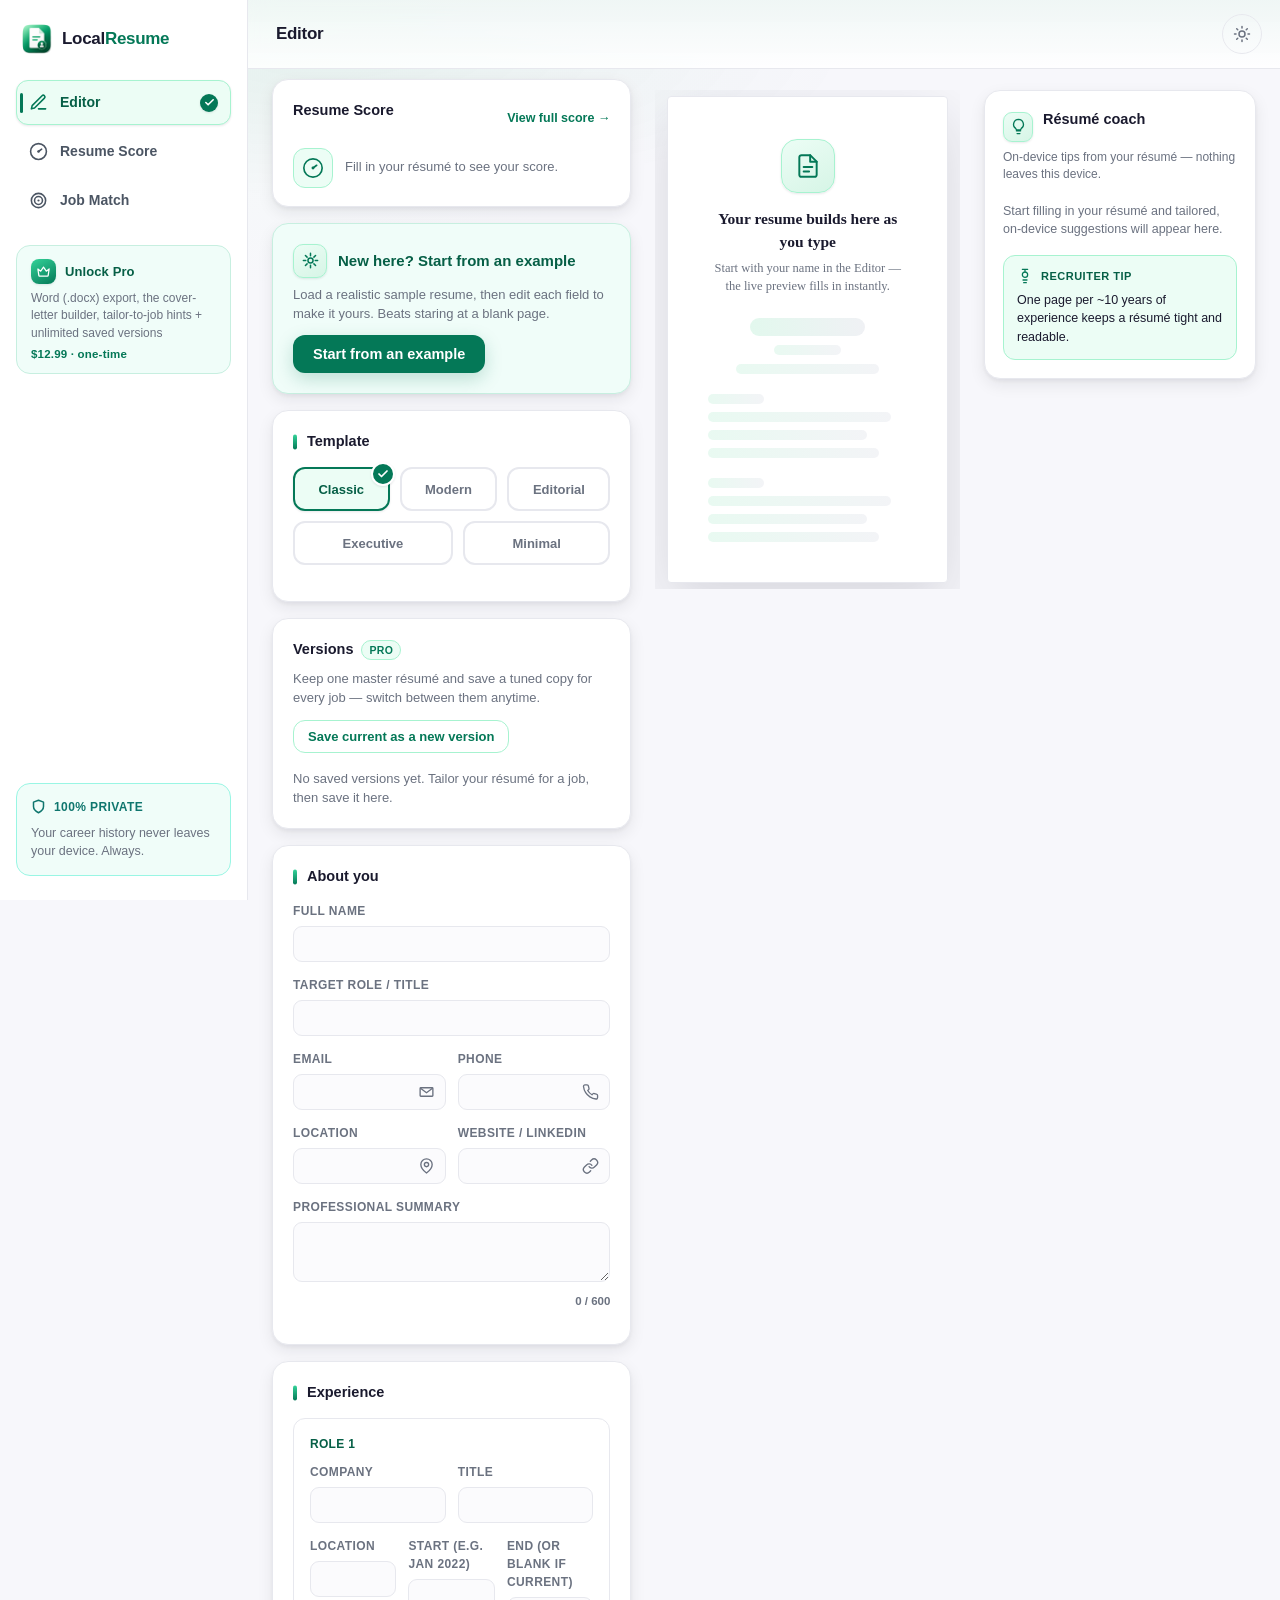
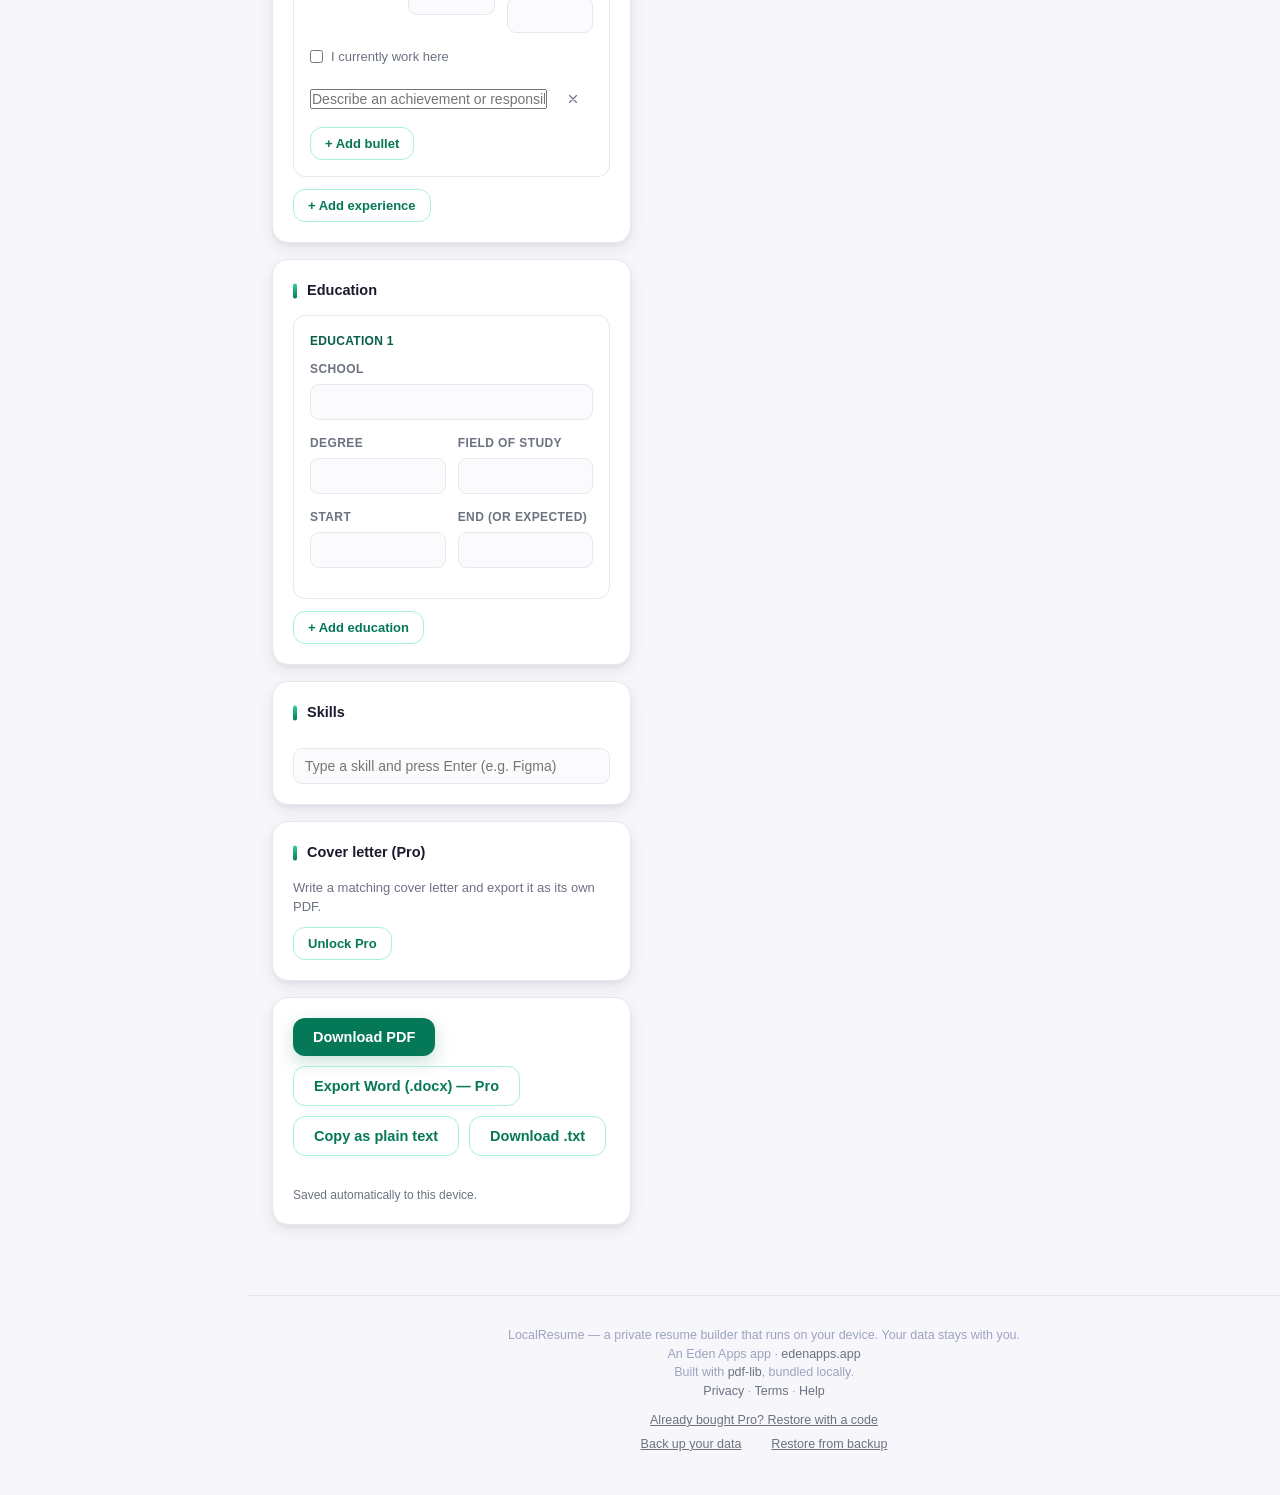
==== index.html @ a7dc5bf8 "Polish: LocalResume scrolls to top on route change (score ring visible); Snowball 'Remove' debt gets" ====
<!DOCTYPE html>
<html lang="en">
<head>
  <meta charset="UTF-8">
  <meta http-equiv="Content-Security-Policy" content="default-src 'self'; script-src 'self' https://js.stripe.com; style-src 'self' 'unsafe-inline'; img-src 'self' data: blob: https://da08ctfrofx1b.cloudfront.net; font-src 'self'; connect-src 'self' https://api.revenuecat.com https://e.revenue.cat https://js.stripe.com; worker-src 'self' blob:; frame-src https://js.stripe.com; child-src 'self' blob:; object-src 'none'; base-uri 'self'; form-action 'none'">
  <meta name="viewport" content="width=device-width, initial-scale=1.0, viewport-fit=cover">
  <title>LocalResume — Private Resume Builder</title>
  <meta name="description" content="Build a polished, ATS-friendly resume entirely in your browser. Your career history and contact details never leave your device — no account, no subscriptions.">
  <link rel="icon" href="assets/favicon.svg" type="image/svg+xml">
  <link rel="icon" type="image/png" sizes="32x32" href="assets/favicon-32.png">
  <link rel="icon" type="image/png" sizes="16x16" href="assets/favicon-16.png">
  <link rel="apple-touch-icon" href="assets/apple-touch-icon.png">
  <link rel="canonical" href="https://localresumeapp.com/">
  <meta name="theme-color" content="#ffffff" media="(prefers-color-scheme: light)">
  <meta name="theme-color" content="#0f1115" media="(prefers-color-scheme: dark)">
  <link rel="manifest" href="assets/manifest.webmanifest">
  <!-- Open Graph / social share -->
  <meta property="og:type" content="website">
  <meta property="og:site_name" content="LocalResume">
  <meta property="og:url" content="https://localresumeapp.com/">
  <meta property="og:title" content="LocalResume — Build a private, ATS-friendly résumé">
  <meta property="og:description" content="Build a polished, ATS-friendly resume entirely in your browser. Your career history and contact details never leave your device — no account, no subscriptions.">
  <meta property="og:image" content="https://localresumeapp.com/assets/og-image.png">
  <meta property="og:image:width" content="1200">
  <meta property="og:image:height" content="630">
  <meta property="og:image:alt" content="LocalResume — 100% private, on your device">
  <meta name="twitter:card" content="summary_large_image">
  <meta name="twitter:title" content="LocalResume — Build a private, ATS-friendly résumé">
  <meta name="twitter:description" content="Build a polished, ATS-friendly resume entirely in your browser. Your career history and contact details never leave your device — no account, no subscriptions.">
  <meta name="twitter:image" content="https://localresumeapp.com/assets/og-image.png">
  <!-- Sets data-theme on <html> before styles paint, so there's no flash of the
       wrong theme. CSP-safe (same-origin 'self', no inline script). -->
  <script src="theme.js?v=d9ec043d0e"></script>
  <link rel="stylesheet" href="styles.css?v=d9ec043d0e">
  <script type="application/ld+json">{"@context":"https://schema.org","@type":"SoftwareApplication","name":"LocalResume","url":"https://localresumeapp.com/","description":"Build a polished, ATS-friendly resume entirely in your browser. Your career history and contact details never leave your device — no account, no subscriptions.","applicationCategory":"BusinessApplication","operatingSystem":"Web browser","isAccessibleForFree":true,"browserRequirements":"Requires JavaScript. Runs entirely in the browser — no account, no upload.","publisher":{"@type":"Organization","name":"LocalResume"}}</script>
</head>
<body>
  <a class="skip-link" href="#appMain">Skip to content</a>
  <div class="app-shell">
    <!-- ── Left sidebar: brand, primary nav, privacy card ── -->
    <aside class="sidebar" aria-label="Primary">
      <div class="logo" id="logo" role="button" tabindex="0" aria-label="Scroll to top">
        <img src="assets/brand-icon-512.png" alt="LocalResume logo" class="brand-logo" width="30" height="30">
        <b>Local<span class="wordmark-accent">Resume</span></b>
      </div>

      <nav class="side-nav" aria-label="Sections">
        <a class="nav-item" id="navEditor" href="#/editor">
          <span class="nav-ic" aria-hidden="true"><svg viewBox="0 0 24 24" fill="none" stroke="currentColor" stroke-width="2" stroke-linecap="round" stroke-linejoin="round"><path d="M12 20h9"/><path d="M16.5 3.5a2.12 2.12 0 0 1 3 3L7 19l-4 1 1-4Z"/></svg></span>
          <span>Editor</span>
        </a>
        <a class="nav-item" id="navScore" href="#/score">
          <span class="nav-ic" aria-hidden="true"><svg viewBox="0 0 24 24" fill="none" stroke="currentColor" stroke-width="2" stroke-linecap="round" stroke-linejoin="round"><path d="M22 12a10 10 0 1 1-20 0 10 10 0 0 1 20 0Z"/><path d="M12 12l4-3"/><circle cx="12" cy="12" r="1.6" fill="currentColor" stroke="none"/></svg></span>
          <span>Resume Score</span>
        </a>
        <a class="nav-item" id="navMatch" href="#/match">
          <span class="nav-ic" aria-hidden="true"><svg viewBox="0 0 24 24" fill="none" stroke="currentColor" stroke-width="2" stroke-linecap="round" stroke-linejoin="round"><circle cx="12" cy="12" r="9"/><circle cx="12" cy="12" r="5"/><circle cx="12" cy="12" r="1.4" fill="currentColor" stroke="none"/></svg></span>
          <span>Job Match</span>
        </a>
      </nav>

      <!-- Quiet, honest front door to the existing one-time Pro offer.
           Hidden by default; app.js reveals it only when Billing.isPro() is
           false, and hides it again on any Pro-status change (purchase/restore).
           The button calls the app's existing showProModal() opener. -->
      <button type="button" class="unlock-pro-card hidden" id="unlockProCard"
              aria-label="Unlock LocalResume Pro — $12.99 one-time">
        <span class="unlock-pro-head">
          <svg class="unlock-pro-glyph" aria-hidden="true" viewBox="0 0 24 24" fill="none" stroke="currentColor" stroke-width="2" stroke-linecap="round" stroke-linejoin="round"><path d="M3 8l4.5 3.5L12 5l4.5 6.5L21 8l-1.6 10.5a1 1 0 0 1-1 .85H5.6a1 1 0 0 1-1-.85L3 8z"/></svg>
          <span class="unlock-pro-title">Unlock Pro</span>
        </span>
        <span class="unlock-pro-benefit">Word (.docx) export, the cover-letter builder, tailor-to-job hints + unlimited saved versions</span>
        <span class="unlock-pro-price">$12.99 · one-time</span>
      </button>

      <div class="privacy-card">
        <div class="privacy-card-head">
          <svg aria-hidden="true" viewBox="0 0 24 24" fill="none" stroke="currentColor" stroke-width="2.4" stroke-linecap="round" stroke-linejoin="round"><path d="M12 22s8-4 8-10V5l-8-3-8 3v7c0 6 8 10 8 10z"/></svg>
          <span>100% Private</span>
        </div>
        <p>Your career history never leaves your device. Always.</p>
      </div>
    </aside>

    <!-- ── Main area: slim topbar + routed views ── -->
    <div class="main-area">
      <div class="topbar">
        <div class="topbar-title" id="routeTitle">Editor</div>
        <div class="topbar-right">
          <button type="button" class="theme-toggle" id="themeToggle" aria-label="Switch theme">
            <svg class="icon-moon" aria-hidden="true" viewBox="0 0 24 24" fill="none" stroke="currentColor" stroke-width="2" stroke-linecap="round" stroke-linejoin="round"><path d="M21 12.79A9 9 0 1 1 11.21 3 7 7 0 0 0 21 12.79z"/></svg>
            <svg class="icon-sun" aria-hidden="true" viewBox="0 0 24 24" fill="none" stroke="currentColor" stroke-width="2" stroke-linecap="round" stroke-linejoin="round"><circle cx="12" cy="12" r="4"/><path d="M12 2v2M12 20v2M4.93 4.93l1.41 1.41M17.66 17.66l1.41 1.41M2 12h2M20 12h2M6.34 17.66l-1.41 1.41M19.07 4.93l-1.41 1.41"/></svg>
          </button>
        </div>
      </div>

      <!-- Editor is the live mount point for buildEditor(); the router shows/hides
           the route sections and relocates the Score/Match panels into their views. -->
      <main class="route-wrap" id="appMain" tabindex="-1">
        <section id="route-editor" class="route" tabindex="-1">
          <div id="editor" class="editor"></div>
        </section>
        <section id="route-score" class="route" tabindex="-1" hidden>
          <div class="route-head">
            <h2 class="route-h">Resume Score</h2>
            <p class="route-sub">A quick on-device check against common recruiter and ATS expectations. Updates live as you edit — nothing leaves your device.</p>
          </div>
          <div id="scoreHost" class="route-body"></div>
        </section>
        <section id="route-match" class="route" tabindex="-1" hidden>
          <div class="route-head">
            <h2 class="route-h">Job Match</h2>
            <p class="route-sub">Paste a job description and compare its key terms against your whole resume — all on this device.</p>
          </div>
          <div id="matchHost" class="route-body"></div>
        </section>
      </main>

      <footer>
    LocalResume — a private resume builder that runs on your device. Your data stays with you.<br>
    An Eden Apps app · <a href="https://edenapps.app" target="_blank" rel="noopener">edenapps.app</a><br>
    Built with <a href="https://pdf-lib.js.org" target="_blank" rel="noopener">pdf-lib</a>, bundled locally.<br>
    <a href="privacy.html">Privacy</a> · <a href="https://edenapps.app/terms.html" target="_blank" rel="noopener">Terms</a> · <a href="support.html">Help</a><br>
    <button type="button" id="footerRestoreLink" class="restore-link" style="margin-top: 8px;">Already bought Pro? Restore with a code</button>
    <button type="button" id="footerLicenseLink" class="restore-link hidden">View your Pro license card</button>
    <a id="footerRefundLink" class="restore-link hidden" href="#">Need a refund? Email us</a>
    <div class="backup-row">
      <button type="button" id="footerBackupLink" class="restore-link">Back up your data</button>
      <button type="button" id="footerRestoreBackupLink" class="restore-link">Restore from backup</button>
      <input type="file" id="vaultFileInput" accept=".json,application/json" class="hidden">
    </div>
  </footer>
    </div>
  </div>

  <!-- pdf-lib is lazy-loaded on first PDF export (see ensurePdfLib in app.js) -->
  <script src="lib/jszip.min.js"></script>
  <script src="billing.js?v=d9ec043d0e"></script>
  <script src="app.js?v=d9ec043d0e"></script>
</body>
</html>
---- styles.css ----
/* ── LocalResume — private, in-browser resume builder ──────────────── */
:root {
  --brand: #047857;
  --brand-dark: #065f46;
  --brand-light: #34d399;
  --brand-soft: #ecfdf5;
  --brand-border: #a7f3d0;
  --ink: #1a1a2e;
  --muted: #6b7280;
  --line: #e7e8ee;
  --bg: #f7f7fb;
  --card: #ffffff;
  --ok: #0f766e;
  --danger: #b91c1c;
  --shadow: 0 1px 3px rgba(20,20,40,.06), 0 8px 24px rgba(20,20,40,.05);
  --shadow-lg: 0 20px 60px rgba(20,20,40,.14);

  /* Elevation v1 — a soft, layered shadow ladder shared across the four
     sibling apps. sm for barely-raised chips, md for cards/panels, lg for
     modals & the floating resume paper. Low-opacity, cool-neutral tint. */
  --shadow-sm: 0 1px 2px rgba(16,24,40,.04), 0 1px 3px rgba(16,24,40,.06);
  --shadow-md: 0 2px 4px rgba(16,24,40,.05), 0 6px 16px rgba(16,24,40,.08);

  /* Surface tokens that used to be hardcoded literals inline; pulled into
     :root so the dark theme can override them without touching light. Light
     values are identical to the originals — light mode is unchanged. */
  --topbar-bg: rgba(255,255,255,.85);
  --input-bg: #fbfbfd;
  --input-bg-focus: #ffffff;
  --pill-bg: #f0fdf9;
  --pill-border: #99f6e4;
  --ok-soft: #ecfdf5;         /* status-msg.ok / jd good bg */
  --danger-soft: #fef2f2;     /* status-msg.err / jd low bg */
  --rm-hover-bg: #fee2e2;
  --warn-ink: #b45309;        /* jd mid / missing chip text */
  --warn-soft: #fffbeb;       /* jd mid / missing chip bg */
  --warn-border: #fde68a;
  --low-border: #fecaca;      /* jd low border */
  --body-ink-2: #333333;      /* resume body copy, pro features */
  --footer-ink: #9ca3bf;
  --backdrop: rgba(20,20,40,.45);

  /* Score ring + category bars: visible track in both themes. */
  --ring-track: #e3e5ec;
  /* Info tint (Medium-impact tag) — blue so it never reads as pass/fail. */
  --info-ink: #1d4ed8;
  --info-soft: #eff6ff;
  --info-border: #bfdbfe;

  /* ── One "needs work" signal hue, shared everywhere ────────────────────
     --warn-ink stays the AA-legible text amber (on tinted fills). --warn-fill
     is the SAME amber family tuned for large non-text fills (progress bars,
     ring strokes) so a mid score reads as one recognizable amber in both
     themes — not rust in light and yellow in dark. Derived from one base. */
  --warn-fill: #d97706;         /* amber-600: bars / ring strokes (light) */

  /* ── Sidebar / nav / route surfaces (on the shipped #047857 ramp) ── */
  --sidebar-bg: #ffffff;
  --sidebar-border: #e7e8ee;
  --nav-ink: #4b5563;              /* resting nav label */
  --nav-hover-bg: #f3f5f4;
  --nav-active-bg: #ecfdf5;        /* brand-soft */
  --nav-active-ink: #065f46;       /* brand-dark */
  --nav-active-border: #a7f3d0;    /* brand-border */
  --privacy-card-bg: #f0fdf9;
  --privacy-card-border: #99f6e4;
  --ghost-line: #e9ebf0;           /* skeleton placeholder line */
  --focus-ring: #047857;           /* focus-visible ring on brand */

  /* Sidebar Unlock-Pro card (on the brand ramp; both themes below). */
  --unlock-pro-bg: #f0fdf9;
  --unlock-pro-border: #c7efe0;
  --unlock-pro-glyph: #047857;
  --unlock-pro-title: #065f46;

  /* Start-from-an-example panel (on the brand ramp). */
  --starter-bg: #f0fdf9;
  --starter-border: #c7efe0;
  --starter-ink: #065f46;

  /* Inline bullet coaching hints (Action-Verb Coach = amber; Quantify = blue).
     Reuse the existing warn/info ramps so both themes + AA are already covered. */
  --hint-verb-ink: #b45309;      /* == --warn-ink light */
  --hint-verb-soft: #fffbeb;     /* == --warn-soft light */
  --hint-verb-border: #fde68a;   /* == --warn-border light */
  --hint-metric-ink: #1d4ed8;    /* == --info-ink light */
  --hint-metric-soft: #eff6ff;   /* == --info-soft light */
  --hint-metric-border: #bfdbfe; /* == --info-border light */

  /* ── Elevation v1 — family polish (shared with Snowball & siblings) ──
     Ambient page + hero washes, a raised-surface tint and a brand-tinted
     icon-chip fill. Kept low-saturation so the green never shouts. Dark
     values below re-tune each so both themes read cohesive + AA-clean. */
  --page-wash-a: #f2faf6;        /* very soft green top-left of the page field */
  --page-wash-b: #f7f7fb;        /* == --bg, so the wash melts into the base */
  --hero-wash: rgba(4,120,87,.06);   /* brand tint behind the topbar/hero band */
  --surface-tint: #fbfdfc;       /* faint cool-green lift for raised cards vs --bg */
  --chip-grad-a: #ecfdf5;        /* icon-chip gradient (brand-soft ramp) */
  --chip-grad-b: #d6f5e6;
  --chip-ink: #047857;           /* glyph colour on the tinted chip */
}

/* ── Dark theme ─────────────────────────────────────────────────────────
   Opt-in overlay applied via data-theme="dark" on <html>. Chrome goes to a
   warm near-black; the resume PREVIEW ("paper") is deliberately kept light
   below so the printed document always previews as it prints. */
[data-theme="dark"] {
  --brand: #34d399;           /* lightened so it stays vivid + AA on dark chrome */
  --brand-dark: #6ee7b7;      /* used as a light accent/heading colour on dark */
  --brand-light: #34d399;
  --brand-soft: #10231c;      /* deep green tint for brand-soft fills */
  --brand-border: #1f5741;
  --ink: #e8e8ed;
  --muted: #a1a1b0;
  --line: #2a2c34;
  --bg: #15161a;
  --card: #1c1d22;
  --ok: #5eead4;
  --danger: #f87171;
  --shadow: 0 1px 3px rgba(0,0,0,.4), 0 8px 24px rgba(0,0,0,.35);
  --shadow-lg: 0 20px 60px rgba(0,0,0,.55);

  /* Elevation v1 (dark) — deeper/cooler so raised surfaces still read against
     the near-black chrome; higher opacity than the light rungs. */
  --shadow-sm: 0 1px 2px rgba(0,0,0,.5), 0 1px 3px rgba(0,0,0,.4);
  --shadow-md: 0 2px 4px rgba(0,0,0,.5), 0 6px 16px rgba(0,0,0,.45);

  --topbar-bg: rgba(24,25,30,.85);
  --input-bg: #212228;
  --input-bg-focus: #26272e;
  --pill-bg: #0f2620;
  --pill-border: #1f5741;
  --ok-soft: #10231c;
  --danger-soft: #2a1416;
  --rm-hover-bg: #3a1a1c;
  --warn-ink: #fbbf24;
  /* Deliberate amber caution surface in dark: a tinted amber wash + defined
     border derived from the amber base (was a muddy near-black brown that read
     as a rendering glitch behind the inline hint / warn rows). */
  --warn-soft: rgba(245,158,11,.12);
  --warn-border: rgba(245,158,11,.35);
  --low-border: #5a2a2a;
  --body-ink-2: #d3d3dc;
  --footer-ink: #8b8c9c;
  --backdrop: rgba(0,0,0,.62);

  --ring-track: #34363f;
  --info-ink: #93c5fd;
  --info-soft: #182236;
  --info-border: #2c4a77;
  /* Same amber signal, dark variant — same family as the light --warn-fill so a
     mid score is one recognizable amber across themes (not rust→yellow). */
  --warn-fill: #fbbf24;

  /* Sidebar / nav / route surfaces (dark). Sidebar is lifted a step above the
     content column (--bg #15161a) so the dark theme gets the same surface
     separation the light theme has. */
  --sidebar-bg: #1c1e24;
  --sidebar-border: #2e3038;
  --nav-ink: #b5b6c2;
  --nav-hover-bg: #232429;
  --nav-active-bg: #10231c;        /* deep green tint */
  --nav-active-ink: #6ee7b7;
  --nav-active-border: #1f5741;
  --privacy-card-bg: #0f2620;
  --privacy-card-border: #1f5741;
  --ghost-line: #2a2c34;
  --focus-ring: #6ee7b7;           /* lighter ring for AA on dark chrome */

  /* Sidebar Unlock-Pro card (dark) */
  --unlock-pro-bg: #10231c;
  --unlock-pro-border: #1f5741;
  --unlock-pro-glyph: #34d399;
  --unlock-pro-title: #6ee7b7;

  /* Start-from-an-example panel (dark) */
  --starter-bg: #10231c;
  --starter-border: #1f5741;
  --starter-ink: #6ee7b7;

  /* Inline bullet coaching hints (dark) — mirror the warn/info dark ramps.
     The amber hint now uses the deliberate caution surface (tinted amber wash +
     defined amber border) so it reads as a caution chip, not a muddy glitch. */
  --hint-verb-ink: #fbbf24;
  --hint-verb-soft: rgba(245,158,11,.12);
  --hint-verb-border: rgba(245,158,11,.35);
  --hint-metric-ink: #93c5fd;
  --hint-metric-soft: #182236;
  --hint-metric-border: #2c4a77;

  /* Elevation v1 — family polish (dark). Washes go near-black with a whisper
     of green; the icon-chip keeps a deep-green gradient so glyphs stay vivid. */
  --page-wash-a: #16211d;        /* faint green lift at the top of the field */
  --page-wash-b: #15161a;        /* == --bg (dark) */
  --hero-wash: rgba(52,211,153,.08);
  --surface-tint: #1f2126;       /* raised card lift above the dark --bg */
  --chip-grad-a: #123026;
  --chip-grad-b: #0d241c;
  --chip-ink: #6ee7b7;
}
/* Subtle theme transition; suppressed under reduced-motion. */
@media (prefers-reduced-motion: no-preference) {
  html { transition: background-color .2s ease, color .2s ease; }
  body, .topbar, .panel, .modal, .field input, .field textarea { transition: background-color .2s ease, border-color .2s ease, color .2s ease; }
}
* { margin: 0; padding: 0; box-sizing: border-box; }
html, body { height: 100%; }
body {
  font-family: -apple-system, BlinkMacSystemFont, "Segoe UI", Roboto, sans-serif;
  color: var(--ink);
  /* Ambient page wash: a very soft brand-tinted glow settling from the top-left
     into the flat base, so the whole app reads as one elevated field rather than
     a flat grey. Fixed so it doesn't scroll away on long editor pages. */
  background: var(--bg);
  background-image:
    radial-gradient(1200px 620px at 8% -8%, var(--page-wash-a), transparent 60%),
    linear-gradient(var(--page-wash-b), var(--page-wash-b));
  background-attachment: fixed;
  font-size: 15px;
  line-height: 1.5;
}
a { color: var(--brand); text-decoration: none; }
button { font-family: inherit; cursor: pointer; }
input, textarea, select { font-family: inherit; font-size: 14px; }
.hidden { display: none !important; }
/* Elevation v1 — tabular figures so columns of digits (scores, counts, dates,
   prices) line up. Applied via this utility and on the numeric selectors below. */
.tnum { font-variant-numeric: tabular-nums; font-feature-settings: 'tnum' 1; }

/* ── Top bar ───────────────────────────────────────────────────────── */
.topbar {
  position: sticky; top: 0; z-index: 20;
  display: flex; align-items: center; justify-content: space-between; gap: 16px;
  padding: 14px max(28px, env(safe-area-inset-right)) 14px max(28px, env(safe-area-inset-left));
  padding-top: max(14px, env(safe-area-inset-top));
  /* Soft brand-tinted hero wash sits under the translucent bar, so the top of
     the app reads as an intentional header band rather than a bare edge. */
  background:
    linear-gradient(180deg, var(--hero-wash), transparent),
    var(--topbar-bg);
  -webkit-backdrop-filter: saturate(180%) blur(12px); backdrop-filter: saturate(180%) blur(12px);
  border-bottom: 1px solid var(--line);
}
.logo { display: flex; align-items: center; gap: 10px; cursor: pointer; }
.logo svg { width: 30px; height: 30px; }
/* Brand mark: full-colour squircle tile, so it reads correctly in both themes. */
.brand-logo { width: 30px; height: 30px; border-radius: 7px; flex-shrink: 0; display: block; }
.logo b { font-size: 17px; font-weight: 800; letter-spacing: -.3px; }
/* Two-tone wordmark: "Local" stays ink, "Resume" takes the brand accent.
   Uses the existing --brand token, which the dark theme already lightens for
   contrast on the dark topbar. */
.logo b .wordmark-accent { color: var(--brand); }
/* Right cluster: privacy pill + theme toggle live together on the right. */
.topbar-right { display: flex; align-items: center; gap: 10px; margin-right: -10px; }
@media (max-width: 480px) { .topbar-right { gap: 6px; margin-right: 0; } }
.theme-toggle {
  display: flex; align-items: center; justify-content: center;
  width: 40px; height: 40px; flex: none;
  background: transparent; border: 1px solid var(--line); border-radius: 999px;
  color: var(--muted);
  transition: color .15s ease, border-color .15s ease, background-color .15s ease;
}
.theme-toggle:hover { color: var(--brand); border-color: var(--brand-border); background: var(--brand-soft); }
.theme-toggle svg { width: 18px; height: 18px; }
/* Icon reflects the CURRENT mode: sun in light mode, moon in dark mode. */
.theme-toggle .icon-moon { display: none; }
.theme-toggle .icon-sun { display: block; }
[data-theme="dark"] .theme-toggle .icon-moon { display: block; }
[data-theme="dark"] .theme-toggle .icon-sun { display: none; }

/* ── App shell: left sidebar + main area ───────────────────────────── */
.skip-link {
  position: absolute; left: 8px; top: -48px; z-index: 60;
  background: var(--card); color: var(--brand); font-weight: 700; font-size: 13px;
  padding: 8px 14px; border-radius: 10px; border: 1.5px solid var(--brand-border);
  transition: top .15s ease;
}
.skip-link:focus { top: 8px; }

.app-shell { display: grid; grid-template-columns: 248px minmax(0, 1fr); min-height: 100%; align-items: stretch; }
.main-area { display: flex; flex-direction: column; min-width: 0; }

.sidebar {
  display: flex; flex-direction: column; gap: 22px;
  background: var(--sidebar-bg); border-right: 1px solid var(--sidebar-border);
  padding: max(20px, env(safe-area-inset-top)) 16px max(24px, env(safe-area-inset-bottom)) max(16px, env(safe-area-inset-left));
  position: sticky; top: 0; align-self: start; height: 100vh; overflow-y: auto;
}
.sidebar .logo { padding: 4px 6px; }

.side-nav { display: flex; flex-direction: column; gap: 4px; }
.nav-item {
  position: relative; display: flex; align-items: center; gap: 12px;
  padding: 11px 12px; min-height: 44px; border-radius: 12px;
  font-weight: 700; font-size: 14px; color: var(--nav-ink);
  border: 1px solid transparent;
  transition: background-color .15s ease, color .15s ease, border-color .15s ease, box-shadow .15s ease;
}
.nav-item:hover { background: var(--nav-hover-bg); color: var(--ink); }
.nav-item.active {
  background: var(--nav-active-bg); color: var(--nav-active-ink);
  border-color: var(--nav-active-border); box-shadow: var(--shadow-sm);
}
/* Refined active affordance: a short rounded brand bar on the leading edge, so
   the current section reads at a glance beyond the tint. Decorative only. */
.nav-item.active::before {
  content: ""; position: absolute; left: 3px; top: 50%; transform: translateY(-50%);
  width: 3px; height: 20px; border-radius: 999px; background: var(--brand);
}
/* Shared "selected = check badge" language with the template picker: the active
   nav row gets the same small filled brand check, trailing the label. Decorative
   (aria-current already carries the state), so aria-hidden by construction. */
.nav-item.active::after {
  content: ""; margin-left: auto; flex: none;
  width: 18px; height: 18px; border-radius: 999px;
  background:
    var(--brand)
    center / 11px 11px no-repeat
    url("data:image/svg+xml;utf8,<svg xmlns='http://www.w3.org/2000/svg' viewBox='0 0 24 24' fill='none' stroke='white' stroke-width='3.5' stroke-linecap='round' stroke-linejoin='round'><path d='M20 6L9 17l-5-5'/></svg>");
  box-shadow: var(--shadow-sm);
}
[data-theme="dark"] .nav-item.active::after {
  background:
    var(--brand)
    center / 11px 11px no-repeat
    url("data:image/svg+xml;utf8,<svg xmlns='http://www.w3.org/2000/svg' viewBox='0 0 24 24' fill='none' stroke='%2315161a' stroke-width='3.5' stroke-linecap='round' stroke-linejoin='round'><path d='M20 6L9 17l-5-5'/></svg>");
}
.nav-ic { display: flex; flex: none; }
.nav-ic svg { width: 19px; height: 19px; }
/* The active icon picks up the brand tint so it reads as "on", not just tinted bg. */
.nav-item.active .nav-ic { color: var(--brand); }

.privacy-card {
  margin-top: auto;
  background: var(--privacy-card-bg); border: 1px solid var(--privacy-card-border);
  border-radius: 14px; padding: 14px;
}
.privacy-card-head { display: flex; align-items: center; gap: 8px; color: var(--ok); font-weight: 800; font-size: 12px; text-transform: uppercase; letter-spacing: .4px; }
.privacy-card-head svg { width: 15px; height: 15px; }
.privacy-card p { margin-top: 8px; font-size: 12.5px; color: var(--muted); line-height: 1.5; }

/* ── Sidebar "Unlock Pro" front door ─────────────────────────────────────
   A quiet card that opens the existing one-time paywall. Reuses the --brand
   ramp; its own soft/border tokens carry both light + dark values below. */
.unlock-pro-card {
  display: flex; flex-direction: column; align-items: flex-start; gap: 6px;
  width: 100%; text-align: left; min-height: 44px;
  background: var(--unlock-pro-bg); border: 1px solid var(--unlock-pro-border);
  border-radius: 14px; padding: 13px 14px; cursor: pointer;
  transition: background-color .15s ease, border-color .15s ease, transform .1s ease, box-shadow .15s ease;
}
.unlock-pro-card:hover { border-color: var(--brand-border); box-shadow: var(--shadow-md); }
@media (prefers-reduced-motion: no-preference) {
  .unlock-pro-card:hover { transform: translateY(-1px); }
}
.unlock-pro-card:active { transform: translateY(1px); }
.unlock-pro-head { display: flex; align-items: center; gap: 9px; }
/* Filled brand glyph chip — a rounded-square gradient tile with the crown mark,
   so the Pro front door reads as a confident, premium affordance (family style). */
.unlock-pro-glyph {
  box-sizing: content-box; width: 15px; height: 15px; flex: none; padding: 5px;
  border-radius: 8px; color: #fff;
  background: linear-gradient(150deg, var(--brand-light), var(--brand));
  box-shadow: var(--shadow-sm);
}
[data-theme="dark"] .unlock-pro-glyph { color: var(--bg); }
.unlock-pro-title { font-weight: 800; font-size: 13px; color: var(--unlock-pro-title); letter-spacing: .1px; }
.unlock-pro-benefit { font-size: 12px; color: var(--muted); line-height: 1.45; }
.unlock-pro-price { font-size: 11.5px; font-weight: 700; color: var(--brand); letter-spacing: .2px; }
.unlock-pro-card:focus-visible { outline: 2.5px solid var(--focus-ring); outline-offset: 2px; }
/* On phone the Pro front door becomes a full-width banner directly under the nav
   row (order 4 — matching the rest of the app family) so the one-time offer stays
   visible on mobile. It used to be display:none here, which left phone users with
   no discoverable Pro offer. */
@media (max-width: 820px) {
  .unlock-pro-card {
    order: 4; width: 100%;
    flex-direction: row; align-items: center; flex-wrap: wrap; gap: 4px 12px;
    padding: 12px 14px;
  }
  .unlock-pro-card .unlock-pro-head { flex: 0 0 auto; }
  .unlock-pro-card .unlock-pro-price { margin-left: auto; font-size: 12.5px; }
  .unlock-pro-card .unlock-pro-benefit { flex: 1 1 100%; order: 3; }
}

/* Slim topbar title (replaces the old hero). */
.topbar-title { font-size: 17px; font-weight: 800; letter-spacing: -.3px; color: var(--ink); flex: 0 0 auto; }

/* ── Routed views ──────────────────────────────────────────────────── */
.route-wrap { flex: 1 1 auto; min-width: 0; }
.route { outline: none; }
.route[hidden] { display: none; }
.route-head {
  position: relative; max-width: 1120px; margin: 0 auto; padding: 26px 24px 6px;
  isolation: isolate; /* own stacking context so the hero glow below always paints */
}
/* Soft brand-tinted hero glow behind the Score/Match page titles — a whisper of
   the family hero wash, so BOTH routed views feel elevated like the editor top.
   z-index:0 inside the head's own stacking context keeps it reliably visible
   (the old z-index:-1 could slip behind the page and vanish on some routes). */
.route-head::before {
  content: ""; position: absolute; inset: -22px 0 auto 0; height: 190px;
  background: radial-gradient(680px 190px at 8% 0%, var(--hero-wash), transparent 72%);
  pointer-events: none; z-index: 0;
}
.route-head > * { position: relative; z-index: 1; }
/* On phone the head spans nearly the full viewport, so the glow's negative
   horizontal insets (-60px left, -24px right, from the desktop centred layout)
   would bleed past the viewport edge and force a ~24px horizontal scroll. Pin
   the glow flush to the head's own box on narrow screens — the soft radial edge
   is already near-transparent there, so the look is unchanged. Desktop keeps the
   bleed (the centred max-width leaves ample off-screen room). */
@media (max-width: 640px) {
  .route-head::before { inset: -22px 0 auto 0; }
}
.route-h { font-size: 24px; font-weight: 800; letter-spacing: -.5px; margin-bottom: 6px; }
.route-sub { color: var(--muted); font-size: 14px; max-width: 640px; line-height: 1.5; }
.route-body { max-width: 1120px; margin: 0 auto; padding: 14px 24px 24px; }
/* On their own views the Score/Match panels stretch full-width (no editor grid). */
#scoreHost .panel, #matchHost .panel { margin-bottom: 0; }

@media (max-width: 820px) {
  .app-shell { grid-template-columns: 1fr; }
  .sidebar {
    position: static; height: auto; flex-direction: row; flex-wrap: wrap; align-items: center;
    gap: 10px 14px; border-right: none; border-bottom: 1px solid var(--sidebar-border);
    /* On phone the sidebar becomes the top strip, so it must clear the status
       bar / Dynamic Island itself. This shorthand would otherwise wipe the base
       rule's safe-area padding-top, so re-apply the inset here. */
    padding: max(12px, env(safe-area-inset-top)) 16px 12px;
  }
  .sidebar .logo { padding: 0; margin-right: auto; }
  .side-nav { flex-direction: row; flex-wrap: wrap; gap: 6px; order: 3; width: 100%; }
  .nav-item { flex: 1 1 auto; justify-content: center; }
  .nav-item.active::before,
  .nav-item.active::after { display: none; } /* leading bar + trailing check read oddly in the centred row */
  /* The strip above already carries the status-bar inset, so on phones let the
     route-title bar flow normally: drop the sticky + its second safe-area inset,
     removing the redundant top gap while keeping nothing over the status bar
     when scrolled (a static bar just scrolls away with the content). */
  .topbar { position: static; padding-top: 14px; }
  .privacy-card { display: none; } /* the topbar pill still carries the promise */
}

/* Visible focus rings on nav + interactive controls (both themes). */
.nav-item:focus-visible,
.skip-link:focus-visible,
.theme-toggle:focus-visible,
.logo:focus-visible {
  outline: 2.5px solid var(--focus-ring); outline-offset: 2px;
}

/* ── Hero ──────────────────────────────────────────────────────────── */
.hero { text-align: center; padding: 40px 24px 20px; }
.hero h1 { font-size: 34px; font-weight: 800; letter-spacing: -1px; line-height: 1.2; max-width: 680px; margin: 0 auto 10px; }
.hero .accent { color: var(--brand); }
.hero p { color: var(--muted); font-size: 15.5px; max-width: 520px; margin: 0 auto; }

.btn {
  border: none; border-radius: 12px; padding: 11px 20px; font-weight: 700; font-size: 14.5px;
  background: var(--brand); color: #fff; box-shadow: 0 6px 18px rgba(4,120,87,.22);
  transition: transform .1s ease, box-shadow .1s ease, background-color .15s ease;
}
.btn:hover { transform: translateY(-1px); box-shadow: 0 10px 24px rgba(4,120,87,.28); }
.btn:active { transform: translateY(0); }
.btn.ghost { background: transparent; color: var(--brand); border: 1.5px solid var(--brand-border); box-shadow: none; }
.btn.ghost:hover { background: var(--brand-soft); }
.btn.sm { padding: 8px 14px; font-size: 13px; }
.btn[disabled] { opacity: .5; cursor: not-allowed; transform: none; box-shadow: none; }
/* Dark theme lightens --brand to #34d399 (a light green), so white ink on the
   solid primary button drops to ~1.9:1 (fails WCAG AA). Use a deep-green ink on
   the light-green fill in dark mode — ~7.7:1. Ghost buttons keep --brand text on
   a transparent/tinted surface, so they are unaffected. */
[data-theme="dark"] .btn { color: #052e21; }
[data-theme="dark"] .btn.ghost { color: var(--brand); }

footer { text-align: center; color: var(--footer-ink); font-size: 12.5px; padding: 30px 24px max(40px, env(safe-area-inset-bottom)); border-top: 1px solid var(--line); margin-top: 30px; }
footer a { color: var(--muted); }

/* ── Editor ────────────────────────────────────────────────────────── */
.editor {
  position: relative; isolation: isolate;
  /* Widened from 1120px to give the three-column (form | preview | coach)
     layout room; the grid collapses back to two/one column below its
     breakpoints, so narrower viewports are unaffected. */
  max-width: 1360px; margin: 0 auto; padding: 10px 24px 24px;
}
/* Same soft brand-tinted hero glow the Score/Match heads carry, so the editor —
   the primary surface — opens with the family hero band instead of a bare edge. */
.editor::before {
  /* Flush to the editor box at all widths — a -24px right / -60px left bleed
     used to push a 24px horizontal scrollbar on desktop #/editor. The glow's
     radial edges are transparent, so pinning it flush is visually identical. */
  content: ""; position: absolute; inset: -14px 0 auto 0; height: 200px;
  background: radial-gradient(720px 200px at 8% 0%, var(--hero-wash), transparent 72%);
  pointer-events: none; z-index: 0;
}
.editor > * { position: relative; z-index: 1; }
/* Same phone guard as .route-head::before: pin the editor hero glow flush to the
   editor box so its desktop -60px/-24px bleed can't push a horizontal scrollbar
   at narrow widths. Invisible change (the glow is transparent at its edges). */
@media (max-width: 640px) {
  .editor::before { inset: -14px 0 auto 0; }
}
/* form | preview | coach-rail. The rail joins only on wide viewports; below
   1240px it drops to form | preview (rail stacks under the form), and below
   900px everything is a single column. The preview keeps its own sticky scroll
   pane in every layout. */
.editor-grid {
  display: grid;
  /* Form is the working surface, so it takes the most room (matching the
     reference triptych where the editing column is widest); the preview holds a
     comfortable single résumé sheet; the coach rail is a slim fixed track. */
  grid-template-columns: minmax(0, 1.18fr) minmax(0, 1fr) minmax(236px, 272px);
  grid-template-areas: "form preview rail";
  gap: 24px; align-items: flex-start;
}
.editor-grid > :nth-child(1) { grid-area: form; min-width: 0; }
.editor-grid > .preview-wrap { grid-area: preview; }
.editor-grid > .coach-rail { grid-area: rail; }
@media (max-width: 1240px) {
  .editor-grid {
    grid-template-columns: minmax(0, 1fr) minmax(0, 1.05fr);
    grid-template-areas: "form preview" "rail rail";
  }
}
@media (max-width: 900px) {
  .editor-grid {
    grid-template-columns: 1fr;
    grid-template-areas: "form" "preview" "rail";
  }
}
/* The coach rail tracks the preview: sticky on wide screens so it stays in view
   while the form scrolls; static once it drops below the form. */
.coach-rail { position: sticky; top: 90px; align-self: start; }
@media (max-width: 1240px) { .coach-rail { position: static; top: auto; } }

/* ── Phone pass (≤640px) ─────────────────────────────────────────────────
   The 3-column editor grid has already collapsed to a single column by 900px
   (form → preview → coach), so on phone each of those is full-width. These rules
   just make the inner content comfortable at ~360–375px and belt-and-suspenders
   the page against horizontal overflow. Scoped to mobile — desktop untouched. */
@media (max-width: 640px) {
  /* Belt-and-suspenders: clip any stray horizontal bleed at the shell so the
     page can never side-scroll. `clip` (not `hidden`) creates no scroll
     container, so vertical scrolling and the preview pane's own scroll are
     unaffected; the editor grid is single-column here so nothing sticky relies
     on this ancestor. */
  .main-area { overflow-x: clip; }

  /* Give the editor panels a touch more breathing room from the viewport edge
     without widening the sheet. */
  .editor { padding-left: 16px; padding-right: 16px; }
  /* NB: the .field-row single-column collapse lives just after its base rule
     below, so source order lets it win. */

  /* ── Comfortable ≥44px tap targets on touch screens ──
     Desktop keeps its tighter, mouse-friendly sizing; these only apply on phone. */
  .field input, .field textarea { min-height: 44px; }
  /* Textarea keeps its own taller min-height rule; re-assert it so this doesn't
     shrink the multi-line summary field. */
  .field textarea { min-height: 72px; }
  .btn, .btn.sm { min-height: 44px; }
  .theme-toggle { width: 44px; height: 44px; }
  /* Give the small text-style links a full tap zone without changing their look. */
  .coach-item-jump, .inline-score-link { min-height: 44px; display: inline-flex; align-items: center; }
  /* NB: the bullet/entry remove-button tap-target bumps live just after their
     base rules below, so source order lets them win. */
}

.panel {
  background: var(--card); border: 1px solid var(--line); border-radius: 16px;
  padding: 20px; box-shadow: var(--shadow-md); margin-bottom: 16px;
  transition: box-shadow .18s ease, transform .18s ease, border-color .18s ease;
}
/* Floating cards get a tasteful lift on hover — depth without motion sickness.
   Panels that host their own interactive controls (score/match) benefit most;
   the lift is subtle enough to feel premium on the plain editor panels too. */
@media (prefers-reduced-motion: no-preference) {
  .panel:hover { box-shadow: var(--shadow-lg); transform: translateY(-1px); }
}
.field-label { font-size: 12px; font-weight: 700; color: var(--muted); text-transform: uppercase; letter-spacing: .4px; margin-bottom: 6px; display: block; }
.field { margin-bottom: 14px; }
.field input, .field textarea {
  width: 100%; border: 1.5px solid var(--line); border-radius: 9px; padding: 9px 11px;
  background: var(--input-bg); color: var(--ink); transition: border-color .12s ease;
}
.field input:focus, .field textarea:focus { outline: none; border-color: var(--brand-light); background: var(--input-bg-focus); }
.field-row { display: grid; grid-template-columns: 1fr 1fr; gap: 12px; }
.field-row.three { grid-template-columns: 1fr 1fr 1fr; }
/* Paired contact fields (Email/Phone, Location/Website) are too tight side by
   side on a phone — the trailing field icon crowds the value and truncates it.
   Stack them so each field gets the full column width. Placed after the base
   rules so source order lets it win; scoped to mobile so desktop keeps 2/3-up. */
@media (max-width: 640px) {
  .field-row, .field-row.three { grid-template-columns: 1fr; }
}
.field textarea { resize: vertical; min-height: 60px; }
.panel h3 { font-size: 14.5px; font-weight: 800; margin-bottom: 14px; display: flex; align-items: center; justify-content: space-between; }
/* Editor section focal point: a short brand-tinted accent bar leading each panel
   title, so the primary surface reads with rhythm + hierarchy instead of a flat
   stack of identical white boxes. Decorative (title text already carries meaning). */
.editor .panel > h3 { position: relative; padding-left: 14px; }
.editor .panel > h3::before {
  content: ""; position: absolute; left: 0; top: 50%; transform: translateY(-50%);
  width: 4px; height: 15px; border-radius: 999px;
  background: linear-gradient(180deg, var(--brand-light), var(--brand));
}

/* ── Start from an example ─────────────────────────────────────────────
   Subtle by default (just a ghost button). Prominent (tinted card + heading)
   when the resume is empty, to kill the blank-page freeze. */
.starter-panel.prominent {
  background: var(--starter-bg); border: 1px solid var(--starter-border);
  box-shadow: var(--shadow-md);
}
.starter-head { display: flex; align-items: center; gap: 11px; margin-bottom: 8px; }
/* Family icon-chip: gradient rounded-square tile carrying the spark glyph. */
.starter-ic {
  display: flex; align-items: center; justify-content: center; flex: none;
  width: 34px; height: 34px; border-radius: 10px;
  background: linear-gradient(150deg, var(--chip-grad-a), var(--chip-grad-b));
  color: var(--chip-ink); border: 1px solid var(--brand-border); box-shadow: var(--shadow-sm);
}
.starter-ic svg { width: 19px; height: 19px; }
.starter-title { font-size: 15px; font-weight: 800; color: var(--starter-ink); }
.starter-sub { font-size: 13px; color: var(--muted); margin-bottom: 12px; line-height: 1.45; }
.starter-panel .btn.ghost.sm { margin: 0; }

/* ── Template picker ───────────────────────────────────────────────── */
/* Wraps to a second row when 5 options can't fit one line (esp. at 375px), so the
   picker never overflows horizontally. Each option grows to fill its row but keeps
   a sensible min so labels stay readable when they wrap. */
.template-picker { display: flex; flex-wrap: wrap; gap: 10px; margin-bottom: 16px; }
.template-opt {
  position: relative; flex: 1 1 auto; min-width: 88px; border: 2px solid var(--line); border-radius: 12px;
  padding: 12px 10px; text-align: center; min-height: 44px;
  background: var(--card); font-weight: 700; font-size: 13px; color: var(--muted);
  transition: color .15s ease, border-color .15s ease, background-color .15s ease, box-shadow .15s ease, transform .12s ease;
}
.template-opt:hover { border-color: var(--brand-border); color: var(--ink); }
@media (prefers-reduced-motion: no-preference) {
  .template-opt:hover { transform: translateY(-1px); box-shadow: var(--shadow-sm); }
}
.template-opt.active {
  border-color: var(--brand); color: var(--brand-dark); background: var(--brand-soft);
  box-shadow: var(--shadow-sm);
}
/* Premium "selected" affirmation: a small filled check badge on the chosen
   template — presence, not just a colour swap. Purely decorative (aria-pressed
   already carries the state to AT), so it's aria-hidden by construction. */
.template-opt.active::after {
  content: ""; position: absolute; top: -7px; right: -7px;
  width: 20px; height: 20px; border-radius: 999px;
  background:
    var(--brand)
    /* inline white check glyph as a mask-free data-URI background */
    center / 12px 12px no-repeat
    url("data:image/svg+xml;utf8,<svg xmlns='http://www.w3.org/2000/svg' viewBox='0 0 24 24' fill='none' stroke='white' stroke-width='3.5' stroke-linecap='round' stroke-linejoin='round'><path d='M20 6L9 17l-5-5'/></svg>");
  box-shadow: var(--shadow-sm); border: 2px solid var(--card);
}

/* ── Repeatable entry blocks (experience / education) ─────────────── */
.entry-block { border: 1.5px solid var(--line); border-radius: 12px; padding: 16px; margin-bottom: 12px; position: relative; }
.entry-block .entry-top { display: flex; justify-content: space-between; align-items: center; margin-bottom: 10px; }
.entry-block .entry-label { font-size: 12px; font-weight: 700; color: var(--brand-dark); text-transform: uppercase; letter-spacing: .3px; }
.entry-block .rm-entry { background: none; border: none; color: var(--muted); display: flex; align-items: center; justify-content: center; gap: 4px; font-size: 12px; padding: 3px 8px; min-height: 40px; border-radius: 6px; transition: color .15s ease, background-color .15s ease; }
.entry-block .rm-entry:hover { background: var(--rm-hover-bg); color: var(--danger); }
.entry-block .rm-entry svg { width: 14px; height: 14px; }
.checkbox-row { display: flex; align-items: center; gap: 8px; font-size: 13px; color: var(--muted); margin-bottom: 12px; }
.checkbox-row input { width: auto; }

.bullets { display: flex; flex-direction: column; gap: 6px; margin-bottom: 8px; }
.bullet-row { display: grid; grid-template-columns: 1fr 40px; gap: 6px; align-items: center; }
.bullet-row .rm { background: none; border: none; color: var(--muted); display: flex; align-items: center; justify-content: center; border-radius: 6px; padding: 4px; min-width: 40px; min-height: 40px; transition: color .15s ease, background-color .15s ease; }
.bullet-row .rm:hover { background: var(--rm-hover-bg); color: var(--danger); }
.bullet-row .rm svg { width: 14px; height: 14px; }
/* Phone tap-target bump for the row remove/add controls. Placed after the base
   rules above so it wins on source order; scoped to mobile so desktop keeps its
   tighter sizing. The track column widens to match the 44px button. */
@media (max-width: 640px) {
  .bullet-row { grid-template-columns: 1fr 44px; }
  .bullet-row .rm { min-width: 44px; min-height: 44px; }
  .entry-block .rm-entry { min-height: 44px; }
}

/* Inline bullet coaching (Action-Verb Coach + Quantify prompter). Advisory
   only; sits under each bullet input. Icon + text together carry meaning so
   colour is never the sole signal. */
.bullet-cell { display: flex; flex-direction: column; gap: 4px; }
.bullet-hints { display: flex; flex-direction: column; gap: 4px; }
.bullet-hints:empty { display: none; }
.bullet-hint {
  display: flex; align-items: flex-start; gap: 6px;
  font-size: 12px; line-height: 1.4; padding: 5px 9px;
  border: 1px solid transparent; border-radius: 8px;
}
.bullet-hint .bullet-hint-ic { display: flex; flex: none; margin-top: 1px; }
.bullet-hint svg { width: 13px; height: 13px; }
.bullet-hint.verb { background: var(--hint-verb-soft); color: var(--hint-verb-ink); border-color: var(--hint-verb-border); }
.bullet-hint.metric { background: var(--hint-metric-soft); color: var(--hint-metric-ink); border-color: var(--hint-metric-border); }

.tag-list { display: flex; flex-wrap: wrap; gap: 8px; margin-bottom: 10px; }
.tag { display: flex; align-items: center; gap: 6px; background: var(--brand-soft); color: var(--brand-dark); font-size: 12.5px; font-weight: 600; padding: 6px 8px 6px 12px; border-radius: 999px; border: 1px solid var(--brand-border); box-shadow: var(--shadow-sm); }
.tag button { background: none; border: none; color: var(--brand-dark); display: flex; align-items: center; justify-content: center; opacity: .6; position: relative; transition: opacity .15s ease; }
.tag button:hover { opacity: 1; }
/* Enlarge the tap target to at least 40px around the small × glyph without
   ballooning the compact chip's visual height. */
.tag button::before { content: ""; position: absolute; top: 50%; left: 50%; transform: translate(-50%, -50%); width: 40px; height: 40px; }
.tag button svg { width: 12px; height: 12px; }

.status-msg { margin-top: 12px; padding: 10px 14px; border-radius: 10px; font-size: 13.5px; }
.status-msg.ok { background: var(--ok-soft); color: var(--ok); }
.status-msg.err { background: var(--danger-soft); color: var(--danger); }
.autosave-note { font-size: 12px; color: var(--muted); margin-top: 10px; }

/* ── ATS job-description keyword matcher ──────────────────────────────── */
.jd-result { margin-top: 16px; }
.jd-result:empty { margin-top: 0; }
.jd-score {
  display: flex; align-items: center; gap: 16px; flex-wrap: wrap;
  padding: 18px 18px; border-radius: 16px; margin-bottom: 16px;
  border: 1px solid var(--line); background: var(--input-bg);
  box-shadow: var(--shadow-sm);
}
.jd-score-meta { display: flex; flex-direction: column; gap: 2px; min-width: 0; }
.jd-score-title { font-size: 13.5px; font-weight: 700; color: var(--ink); }
/* --muted (#6b7280) on the tinted score-card backgrounds (danger-soft #fef2f2)
   lands at 4.42:1, just under AA. A slightly deeper gray clears AA on all three
   light-theme tinted cards while staying visually "muted". Dark mode keeps
   --muted (light text on a dark card is already fine). */
.jd-score-label { font-size: 13px; color: #565c69; font-weight: 600; font-variant-numeric: tabular-nums; font-feature-settings: 'tnum' 1; }
[data-theme="dark"] .jd-score-label { color: var(--muted); }
.jd-score.good { background: var(--ok-soft); border-color: var(--brand-border); }
.jd-score.mid { background: var(--warn-soft); border-color: var(--warn-border); }
.jd-score.low { background: var(--danger-soft); border-color: var(--low-border); }
.jd-group { margin-bottom: 12px; }
.jd-group-title { font-size: 12px; font-weight: 700; color: var(--muted); text-transform: uppercase; letter-spacing: .3px; margin-bottom: 8px; font-variant-numeric: tabular-nums; font-feature-settings: 'tnum' 1; }
.jd-chips { display: flex; flex-wrap: wrap; gap: 7px; }

/* ── One-page fit indicator (FREE) ───────────────────────────────────── */
.jd-fit {
  display: flex; align-items: flex-start; gap: 11px;
  padding: 11px 14px; border-radius: 12px; margin-bottom: 14px;
  border: 1.5px solid var(--line); background: var(--input-bg);
}
.jd-fit:empty { display: none; }
.jd-fit-ic { display: flex; flex: none; width: 20px; height: 20px; margin-top: 1px; }
.jd-fit-ic svg { width: 20px; height: 20px; }
.jd-fit-body { display: flex; flex-direction: column; gap: 2px; min-width: 0; }
.jd-fit-title { font-size: 13.5px; font-weight: 700; }
.jd-fit-sub { font-size: 12.5px; color: var(--muted); line-height: 1.45; }
.jd-fit.ok { background: var(--ok-soft); border-color: var(--brand-border); }
.jd-fit.ok .jd-fit-ic { color: var(--brand); }
.jd-fit.ok .jd-fit-title { color: var(--brand-dark); }
.jd-fit.over { background: var(--warn-soft); border-color: var(--warn-border); }
.jd-fit.over .jd-fit-ic { color: var(--warn-ink); }
.jd-fit.over .jd-fit-title { color: var(--warn-ink); }

/* ── Tailor to this job (PRO placement hints) ────────────────────────── */
/* Distinct from the mint "Fits on 1 page" STATUS card above it: this is the
   upsell, so it gets a brand-tinted gradient surface + a leading brand accent
   rail + soft depth so status ≠ sell and the two green blocks don't merge. */
.jd-tailor {
  position: relative; overflow: hidden;
  margin-top: 4px; padding: 15px 16px 15px 20px; border-radius: 14px;
  border: 1.5px solid var(--brand-border);
  background: linear-gradient(135deg, var(--brand-soft), var(--surface-tint));
  box-shadow: var(--shadow-sm);
}
.jd-tailor::before {
  content: ""; position: absolute; left: 0; top: 0; bottom: 0; width: 4px;
  background: linear-gradient(180deg, var(--brand-light), var(--brand));
}
.jd-tailor-head { display: flex; align-items: center; gap: 8px; margin-bottom: 4px; }
.jd-tailor-head .jd-group-title { margin-bottom: 0; }
.jd-tailor-pro {
  font-size: 10px; font-weight: 800; letter-spacing: .4px; text-transform: uppercase;
  color: #fff; background: var(--brand); border-radius: 999px; padding: 2px 8px; line-height: 1.4;
}
/* Same light-green --brand fill in dark mode: swap white ink for deep green so
   the PRO badge clears WCAG AA. */
[data-theme="dark"] .jd-tailor-pro { color: #052e21; }
.jd-tailor-lock-note, .jd-tailor-intro {
  font-size: 12.5px; color: var(--muted); line-height: 1.5; margin: 4px 0 10px;
}
.jd-tailor-list { list-style: none; margin: 0; padding: 0; display: flex; flex-direction: column; gap: 10px; }
.jd-tailor-row {
  padding: 10px 12px; border-radius: 10px;
  border: 1px solid var(--line); background: var(--card);
}
.jd-tailor-main {
  display: flex; align-items: baseline; flex-wrap: wrap; gap: 6px 8px;
}
.jd-tailor-term { font-size: 13px; font-weight: 700; color: var(--ink); }
.jd-tailor-where { display: inline-flex; align-items: baseline; gap: 5px; }
.jd-tailor-arrow { color: var(--muted); font-weight: 700; }
.jd-tailor-dest {
  font-size: 12px; font-weight: 700; color: var(--brand-dark);
  background: var(--brand-soft); border: 1px solid var(--brand-border);
  border-radius: 999px; padding: 1px 9px;
}
.jd-tailor-tip { font-size: 12px; color: var(--muted); line-height: 1.45; margin-top: 5px; }
.jd-tailor-add { margin-top: 9px; }
.jd-tailor-add:disabled { opacity: .6; cursor: default; }

/* ── Score ring gauge (shared: Resume Score + Job match) ─────────────── */
.score-ring { position: relative; flex: none; width: clamp(92px, 22vw, 116px); }
.score-ring svg { display: block; width: 100%; height: auto; }
.score-ring-track { stroke: var(--ring-track); }
.score-ring-fill { stroke: var(--brand); }
/* Shared amber signal on the ring stroke — matches the category bars exactly. */
.score-ring.mid .score-ring-fill { stroke: var(--warn-fill); }
.score-ring.low .score-ring-fill { stroke: var(--danger); }
.score-ring-text {
  position: absolute; inset: 0; display: flex; flex-direction: column;
  align-items: center; justify-content: center;
}
.score-ring-num { font-size: 26px; font-weight: 800; letter-spacing: -.5px; line-height: 1.05; color: var(--ink); }
.score-ring.good .score-ring-num { color: var(--brand-dark); }
.score-ring.mid .score-ring-num { color: var(--warn-ink); }
.score-ring.low .score-ring-num { color: var(--danger); }
.score-ring-cap { font-size: 9.5px; font-weight: 700; color: var(--muted); text-transform: uppercase; letter-spacing: .5px; }
/* Inside the tinted job-match score card, --muted lands just under AA on the
   light red/amber/green washes; deepen it (light theme only — the dark card
   already pairs light muted text with a dark surface). */
.jd-score .score-ring-cap { color: #565c69; }
[data-theme="dark"] .jd-score .score-ring-cap { color: var(--muted); }
/* Subtle fill sweep on recompute — motion only when the user allows it. */
@media (prefers-reduced-motion: no-preference) {
  .score-ring-fill { transition: stroke-dashoffset .7s ease; }
}

/* ── Shared chip/tag component (impact tags + keyword chips) ─────────── */
.lr-chip {
  display: inline-flex; align-items: center; gap: 5px;
  font-size: 12px; font-weight: 700; line-height: 1.3;
  padding: 4px 10px; border-radius: 999px;
  background: var(--input-bg); color: var(--muted); border: 1px solid var(--line);
}
.lr-chip .lr-chip-icon { display: flex; flex: none; }
.lr-chip svg { width: 11px; height: 11px; }
.lr-chip.matched { background: var(--brand-soft); color: var(--brand-dark); border-color: var(--brand-border); }
.lr-chip.missing { background: var(--warn-soft); color: var(--warn-ink); border-color: var(--warn-border); }
.lr-chip.impact-high { background: var(--warn-soft); color: var(--warn-ink); border-color: var(--warn-border); }
.lr-chip.impact-medium { background: var(--info-soft); color: var(--info-ink); border-color: var(--info-border); }
/* .impact-low keeps the neutral base tint. */

/* ── On-device resume health check ─────────────────────────────────── */
.health-result { margin-top: 16px; }
.health-score {
  display: flex; align-items: center; gap: 16px;
  padding: 18px 18px; border-radius: 16px; margin-bottom: 16px;
  border: 1px solid var(--line); background: var(--input-bg);
  box-shadow: var(--shadow-sm);
}
/* The big score tiles are the metric focal point — give the tone-tinted
   versions a subtly stronger presence with the raised ladder. */
.health-score.good, .health-score.mid, .health-score.low,
.jd-score.good, .jd-score.mid, .jd-score.low { box-shadow: var(--shadow-md); }
.health-score-meta { display: flex; flex-direction: column; gap: 2px; min-width: 0; }
.health-score-label { font-size: 13.5px; font-weight: 700; color: var(--ink); }
.health-score-sub { font-size: 12px; color: var(--muted); font-weight: 600; font-variant-numeric: tabular-nums; font-feature-settings: 'tnum' 1; }
.health-score.good { background: var(--ok-soft); border-color: var(--brand-border); }
.health-score.mid { background: var(--warn-soft); border-color: var(--warn-border); }
.health-score.low { background: var(--danger-soft); border-color: var(--low-border); }

/* ── Resume Score category breakdown ──────────────────────────────── */
.health-cats { display: flex; flex-direction: column; gap: 14px; }
.health-cat {
  border: 1px solid var(--line); border-radius: 14px; padding: 14px 16px;
  background: var(--card); box-shadow: var(--shadow-sm);
  transition: box-shadow .18s ease, transform .18s ease;
}
@media (prefers-reduced-motion: no-preference) {
  .health-cat:hover { box-shadow: var(--shadow-md); transform: translateY(-1px); }
}
.health-cat-head { display: flex; justify-content: space-between; align-items: baseline; gap: 10px; margin-bottom: 6px; }
.health-cat-label { font-size: 13px; font-weight: 800; color: var(--ink); margin: 0; }
.health-cat-pct { font-size: 12.5px; font-weight: 800; }
.health-cat-pct.good { color: var(--brand-dark); }
.health-cat-pct.mid { color: var(--warn-ink); }
.health-cat-pct.low { color: var(--danger); }
.health-cat-bar { height: 8px; border-radius: 999px; background: var(--ring-track); overflow: hidden; margin-bottom: 10px; }
.health-cat-bar-fill { display: block; height: 100%; border-radius: 999px; background: var(--brand); }
/* Mid uses the shared amber signal (--warn-fill), so a "needs work" bar reads as
   the same amber as the match ring and stays consistent across light/dark. */
.health-cat-bar.mid .health-cat-bar-fill { background: var(--warn-fill); }
.health-cat-bar.low .health-cat-bar-fill { background: var(--danger); }
.health-label-row { display: flex; align-items: center; gap: 8px; flex-wrap: wrap; }

.health-list { list-style: none; display: flex; flex-direction: column; gap: 8px; }
.health-row {
  display: flex; gap: 10px; align-items: flex-start;
  padding: 10px 12px; border-radius: 10px;
  border: 1px solid var(--line); background: var(--input-bg);
}
.health-row.good { border-color: var(--brand-border); background: var(--ok-soft); }
.health-row.warn { border-color: var(--warn-border); background: var(--warn-soft); }
.health-icon {
  flex: none; width: 20px; height: 20px; border-radius: 999px;
  display: flex; align-items: center; justify-content: center;
  font-size: 12px; font-weight: 800; line-height: 1; margin-top: 1px;
}
.health-row.good .health-icon { background: var(--brand); color: #fff; }
.health-row.warn .health-icon { background: var(--warn-ink); color: #fff; }
/* Dark-mode contrast fix: the badge fills (--brand / --warn-ink) become light
   green/amber in dark mode, so white ✓ / ! glyphs on them were near-invisible
   (~1.9:1). Flip the glyph to the near-black chrome colour → ~9–11:1. */
[data-theme="dark"] .health-row.good .health-icon,
[data-theme="dark"] .health-row.warn .health-icon { color: var(--bg); }
.health-body { min-width: 0; }
.health-label { font-size: 13.5px; font-weight: 700; color: var(--ink); }
.health-row.good .health-label { color: var(--brand-dark); }
.health-row.warn .health-label { color: var(--warn-ink); }
.health-tip { font-size: 12.5px; color: var(--muted); margin-top: 2px; line-height: 1.45; word-break: break-word; }
/* Visually-hidden text kept available to screen readers (row status word). */
.health-sr { position: absolute; width: 1px; height: 1px; padding: 0; margin: -1px; overflow: hidden; clip: rect(0 0 0 0); white-space: nowrap; border: 0; }
/* Share-my-score action row under the health checklist. */
.health-share-row { margin-top: 14px; display: flex; flex-wrap: wrap; gap: 10px; align-items: center; }
.health-share-row #healthShareMsg { width: 100%; }
.health-share-row #healthShareMsg:empty { display: none; }

/* ── Live preview (resume document look) ──────────────────────────── */
/* The preview is its OWN scroll pane: it stays pinned in view and scrolls the
   resume independently of the form, so a long resume never clips off-screen
   or force-scrolls the whole page. */
.preview-wrap {
  position: sticky; top: 90px;
  max-height: calc(100vh - 108px);
  overflow-y: auto; overflow-x: hidden;
  padding: 6px 12px;
  scrollbar-width: thin; scrollbar-color: var(--line) transparent;
}
.preview-wrap::-webkit-scrollbar { width: 11px; }
.preview-wrap::-webkit-scrollbar-track { background: transparent; }
.preview-wrap::-webkit-scrollbar-thumb { background: var(--line); border-radius: 999px; border: 3px solid transparent; background-clip: padding-box; }
.preview-wrap::-webkit-scrollbar-thumb:hover { background: var(--muted); background-clip: padding-box; border: 3px solid transparent; }
/* On phones/tablets the preview is NOT a fixed-height nested scroll box — that
   trapped the lower sections (Education/Skills) below a 78vh cap that barely
   scrolled on touch. Let the whole resume flow inline so the page scrolls it. */
@media (max-width: 900px) { .preview-wrap { position: static; top: auto; max-height: none; overflow: visible; } }
.preview { background: #fff; border: 1px solid var(--line); border-radius: 4px; box-shadow: var(--shadow-lg); padding: 44px 40px; min-height: 500px; }
/* MODERN keeps the coloured top accent bar; CLASSIC is a plain conservative sheet. */
.preview.modern { border-top: 8px solid var(--brand); }

/* PAPER STAYS LIGHT: the resume preview is the printed document, so even in
   dark mode it renders on white with the original light palette. Re-pin the
   tokens its descendants read back to their light values, scoped to .preview
   only — the surrounding chrome remains dark. */
[data-theme="dark"] .preview {
  --ink: #1a1a2e;
  --muted: #6b7280;
  --brand: #047857;
  --brand-dark: #065f46;
  --brand-soft: #ecfdf5;
  --brand-border: #a7f3d0;
  --body-ink-2: #333333;
  --line: #e7e8ee;
  --ghost-line: #e9ebf0;   /* keep skeleton lines light on the (light) paper */
  /* Keep the empty-state icon-chip gradient LIGHT on the (always-light) paper. */
  --chip-grad-a: #ecfdf5;
  --chip-grad-b: #d6f5e6;
  --chip-ink: #047857;
  color: var(--ink);
  border-color: var(--line);
}

/* ── Empty-state ghost / skeleton preview ──────────────────────────── */
/* Shown while the resume has no content, so the paper reads as an intentional
   affordance instead of a broken blank card. Kept shorter than the real paper
   so it never dominates as a void. The paper stays light in dark mode (the
   .preview rule re-pins tokens), so these read on white in both themes. */
.preview-ghost { min-height: 0; padding: 34px 40px 40px; position: relative; }
.ghost-affordance { text-align: center; padding: 8px 0 22px; }
.ghost-affordance-ic {
  display: inline-flex; align-items: center; justify-content: center;
  width: 54px; height: 54px; border-radius: 16px;
  /* Family icon-chip: soft brand gradient fill instead of a flat tint, so the
     empty-state affordance reads as an intentional, premium placeholder. */
  background: linear-gradient(150deg, var(--chip-grad-a), var(--chip-grad-b));
  color: var(--chip-ink); border: 1px solid var(--brand-border);
  box-shadow: var(--shadow-sm); margin-bottom: 14px;
}
.ghost-affordance-ic svg { width: 26px; height: 26px; }
.ghost-affordance-title { font-size: 15.5px; font-weight: 800; color: var(--ink); }
.ghost-affordance-sub { font-size: 12.5px; color: var(--muted); margin-top: 5px; line-height: 1.5; }
.ghost-skel { display: flex; flex-direction: column; gap: 20px; opacity: 1; }
.ghost-head { display: flex; flex-direction: column; gap: 9px; }
.ghost-sec { display: flex; flex-direction: column; gap: 8px; }
/* Decorative preview placeholder — a soft brand-tinted line, not a solid grey
   "loading" bar. Reads as "your résumé fills in here" rather than a frozen
   spinner. Faint gradient + low opacity keep it clearly a placeholder. */
.ghost-line {
  display: block; height: 10px; border-radius: 999px; max-width: 100%;
  background: linear-gradient(90deg, var(--chip-grad-b), var(--ghost-line));
  opacity: .55;
}
.ghost-head .ghost-line:first-child { height: 18px; opacity: .7; }
/* A gentle breathing sweep (not a fast spinner pulse) only when motion is allowed. */
@media (prefers-reduced-motion: no-preference) {
  .ghost-line { animation: ghostPulse 2.6s ease-in-out infinite; }
}
@keyframes ghostPulse { 0%, 100% { opacity: .55; } 50% { opacity: .38; } }
/* Template hint in the empty-state skeleton, so switching templates on a blank
   resume still previews the difference: classic centres its header lines, modern
   keeps them left with a brand-tinted name bar. */
.preview.classic .ghost-head { align-items: center; }
.preview.classic .ghost-head .ghost-line { align-self: center; }
.preview.modern .ghost-head .ghost-line:first-child { background: var(--brand-border); }

/* ── Shared resume-body defaults (both templates single-column / ATS-safe) ── */
/* overflow-wrap:anywhere so a long space-less string (URL, run-on name) wraps
   inside the preview page instead of bleeding out and getting clipped at the
   card edge. */
.r-name { font-size: 25px; font-weight: 800; letter-spacing: -.3px; overflow-wrap: anywhere; }
.r-role { font-size: 13.5px; color: var(--brand-dark); font-weight: 700; margin-top: 2px; overflow-wrap: anywhere; }
.r-contact { font-size: 11.5px; color: var(--muted); margin-top: 8px; font-variant-numeric: tabular-nums; font-feature-settings: 'tnum' 1; overflow-wrap: anywhere; }
.r-summary { font-size: 12.5px; color: #333; margin-top: 14px; line-height: 1.55; white-space: pre-wrap; overflow-wrap: anywhere; }

.r-section { margin-top: 20px; }
.r-section-title { font-size: 11.5px; font-weight: 800; text-transform: uppercase; letter-spacing: .6px; color: var(--brand-dark); border-bottom: 1.5px solid var(--brand-border); padding-bottom: 4px; margin-bottom: 10px; }
.r-entry { margin-bottom: 12px; }
.r-entry-top { display: flex; justify-content: space-between; align-items: baseline; gap: 12px; }
.r-entry-title { font-size: 13px; font-weight: 700; }
.r-entry-sub { font-size: 12px; color: var(--muted); }
.r-entry-date { font-size: 11px; color: var(--muted); white-space: nowrap; font-variant-numeric: tabular-nums; font-feature-settings: 'tnum' 1; }
.r-bullets { margin-top: 4px; padding-left: 16px; }
.r-bullets li { font-size: 12px; color: #333; line-height: 1.5; margin-bottom: 2px; overflow-wrap: anywhere; }
.r-skills { font-size: 12px; color: #333; line-height: 1.7; }

/* ══════════════════════════════════════════════════════════════════════════
   TEMPLATE LOOKS — the on-screen preview must OBVIOUSLY differ between the two.
   Both stay single-column and ATS-friendly (no multi-column, no floats); they
   differ in typography, header treatment, accent usage, rules and spacing.
   These rules are scoped to .preview.classic / .preview.modern so they win over
   the shared defaults above without touching the markup buildPreview() emits.
   ══════════════════════════════════════════════════════════════════════════ */

/* ── CLASSIC: traditional, conservative, centred, serif, ink accents, no green ── */
.preview.classic {
  font-family: Georgia, 'Times New Roman', 'Iowan Old Style', serif;
  color: var(--ink);
}
.preview.classic .r-name {
  text-align: center;
  font-family: Georgia, 'Times New Roman', serif;
  font-weight: 700;
  font-size: 27px;
  letter-spacing: .5px;
  color: var(--ink);
}
.preview.classic .r-role {
  text-align: center;
  color: var(--ink);
  font-weight: 600;
  font-style: italic;
  font-size: 14px;
  margin-top: 4px;
}
.preview.classic .r-contact {
  text-align: center;
  margin-top: 10px;
  padding-bottom: 14px;
  border-bottom: 1px solid var(--ink);
}
.preview.classic .r-summary { margin-top: 16px; text-align: justify; }
.preview.classic .r-section-title {
  color: var(--ink);
  text-transform: uppercase;
  letter-spacing: 1.6px;
  font-weight: 700;
  font-size: 12px;
  text-align: center;
  border-bottom: 1px solid var(--ink);
  padding-bottom: 5px;
  margin-bottom: 12px;
}
.preview.classic .r-entry-title { font-weight: 700; }
.preview.classic .r-bullets li,
.preview.classic .r-summary,
.preview.classic .r-skills { color: var(--body-ink-2); }

/* ── MODERN: contemporary, left-aligned bold name, green accents, sans, tight ── */
.preview.modern {
  font-family: -apple-system, BlinkMacSystemFont, 'Segoe UI', Roboto, Helvetica, Arial, sans-serif;
}
.preview.modern .r-name {
  text-align: left;
  font-weight: 800;
  font-size: 30px;
  letter-spacing: -.6px;
  color: var(--brand-dark);
  line-height: 1.05;
}
.preview.modern .r-role {
  text-align: left;
  color: var(--brand-dark);
  font-weight: 700;
  text-transform: uppercase;
  letter-spacing: 1px;
  font-size: 12px;
  margin-top: 5px;
}
.preview.modern .r-contact { text-align: left; margin-top: 10px; }
.preview.modern .r-section-title {
  color: #fff;
  background: var(--brand);
  display: inline-block;
  text-transform: uppercase;
  letter-spacing: .8px;
  font-weight: 800;
  font-size: 11px;
  border-bottom: none;
  border-radius: 4px;
  padding: 4px 10px;
  margin-bottom: 12px;
}
.preview.modern .r-section { margin-top: 18px; }
.preview.modern .r-entry { margin-bottom: 11px; padding-left: 11px; border-left: 3px solid var(--brand-border); }
.preview.modern .r-entry-title { font-weight: 800; color: var(--ink); }
.preview.modern .r-bullets li::marker { color: var(--brand); }

/* ── EDITORIAL: refined, magazine-style serif résumé, single-column / ATS-safe ──
   Left-aligned near-black serif name, dusty-rose accent role/links, uppercase
   ruled section headings. The paper stays light in both themes (the shared
   [data-theme="dark"] .preview keep-paper-light rule re-pins tokens), so the
   fixed rose accent below is safe in dark mode too. Rose is scoped here — NOT
   --brand (which is green). */
.preview.editorial {
  --rose: #9e4a5b;
  font-family: Georgia, 'Times New Roman', serif;
  color: var(--ink);
}
.preview.editorial .r-name {
  text-align: left;
  font-family: Georgia, 'Times New Roman', serif;
  font-weight: 700;
  font-size: 32px;
  letter-spacing: .4px;
  color: var(--ink);
  line-height: 1.1;
}
.preview.editorial .r-role {
  text-align: left;
  font-family: Georgia, 'Times New Roman', serif;
  color: var(--rose);
  font-weight: 600;
  font-style: normal;
  text-transform: none;
  letter-spacing: .2px;
  font-size: 14px;
  margin-top: 4px;
}
.preview.editorial .r-contact {
  text-align: left;
  color: var(--muted);
  margin-top: 9px;
  font-size: 11.5px;
}
.preview.editorial .r-summary {
  margin-top: 16px;
  text-align: left;
  color: var(--body-ink-2);
  line-height: 1.6;
}
.preview.editorial .r-section { margin-top: 24px; }
.preview.editorial .r-section-title {
  color: var(--ink);
  background: none;
  display: block;
  font-family: Georgia, 'Times New Roman', serif;
  text-transform: uppercase;
  letter-spacing: .12em;
  font-weight: 700;
  font-size: 11px;
  border-bottom: 1px solid var(--ink);
  border-radius: 0;
  padding: 0 0 5px;
  margin-bottom: 12px;
}
.preview.editorial .r-entry { margin-bottom: 14px; padding-left: 0; border-left: none; }
.preview.editorial .r-entry-title { font-weight: 700; color: var(--ink); }
.preview.editorial .r-entry-sub { font-style: italic; color: var(--muted); }
.preview.editorial .r-entry-date { color: var(--muted); }
.preview.editorial .r-bullets li { color: var(--body-ink-2); }
.preview.editorial .r-bullets li::marker { color: var(--rose); }
.preview.editorial .r-skills { color: var(--body-ink-2); line-height: 1.8; }

/* Empty-state ghost hint for Editorial: left-aligned header like the real paper. */
.preview.editorial .ghost-head { align-items: flex-start; }
.preview.editorial .ghost-head .ghost-line:first-child { background: var(--brand-border); }

/* ── EXECUTIVE: authoritative senior look, single-column / ATS-safe ──
   Large bold serif name over a confident full-width deep rule, uppercase bold
   deep-charcoal-green section headers with a solid rule, refined weight
   hierarchy. A restrained deep accent (--deep) — distinct from Modern's bright
   green. The paper stays light in both themes (the shared keep-paper-light
   rule re-pins tokens), so --deep below is safe in dark mode too. NOT --brand. */
.preview.executive {
  --deep: #123a2e;
  font-family: Georgia, 'Times New Roman', serif;
  color: var(--ink);
}
.preview.executive .r-name {
  text-align: left;
  font-family: Georgia, 'Times New Roman', serif;
  font-weight: 700;
  font-size: 30px;
  letter-spacing: .2px;
  color: var(--deep);
  line-height: 1.08;
  /* Confident full-width rule closes the name/role header block. */
  padding-bottom: 10px;
  border-bottom: 2px solid var(--deep);
}
.preview.executive .r-role {
  text-align: left;
  font-family: Georgia, 'Times New Roman', serif;
  color: var(--deep);
  font-weight: 700;
  font-style: normal;
  text-transform: uppercase;
  letter-spacing: 1.4px;
  font-size: 11.5px;
  margin-top: 9px;
}
.preview.executive .r-contact {
  text-align: left;
  color: var(--muted);
  margin-top: 8px;
  font-size: 11.5px;
}
.preview.executive .r-summary {
  margin-top: 16px;
  text-align: left;
  color: var(--body-ink-2);
  line-height: 1.6;
}
.preview.executive .r-section { margin-top: 22px; }
.preview.executive .r-section-title {
  color: var(--deep);
  background: none;
  display: block;
  font-family: Georgia, 'Times New Roman', serif;
  text-transform: uppercase;
  letter-spacing: .14em;
  font-weight: 700;
  font-size: 11.5px;
  border-bottom: 2px solid var(--deep);
  border-radius: 0;
  padding: 0 0 5px;
  margin-bottom: 12px;
}
.preview.executive .r-entry { margin-bottom: 13px; padding-left: 0; border-left: none; }
.preview.executive .r-entry-title { font-weight: 700; color: var(--ink); }
.preview.executive .r-entry-sub { font-style: italic; color: var(--muted); }
.preview.executive .r-entry-date { color: var(--deep); font-weight: 700; }
.preview.executive .r-bullets li { color: var(--body-ink-2); }
.preview.executive .r-bullets li::marker { color: var(--deep); }
.preview.executive .r-skills { color: var(--body-ink-2); line-height: 1.75; }
/* Empty-state ghost hint for Executive: left-aligned, deep-tinted name bar. */
.preview.executive .ghost-head { align-items: flex-start; }
.preview.executive .ghost-head .ghost-line:first-child { background: #b9ccc4; }

/* ── MINIMAL: ultra-clean, sparse, monochrome, single-column / ATS-safe ──
   Smaller name, no accent colour (pure ink/grey), generous whitespace, light
   weights, understated wide-letter-spaced uppercase section labels with no rule.
   Elegant restraint — clearly different from the other four. Sans-serif. */
.preview.minimal {
  font-family: -apple-system, BlinkMacSystemFont, 'Segoe UI', Roboto, Helvetica, Arial, sans-serif;
  color: var(--ink);
}
.preview.minimal .r-name {
  text-align: left;
  font-weight: 600;
  font-size: 22px;
  letter-spacing: .3px;
  color: var(--ink);
  line-height: 1.15;
}
.preview.minimal .r-role {
  text-align: left;
  color: var(--muted);
  font-weight: 400;
  font-style: normal;
  text-transform: none;
  letter-spacing: .2px;
  font-size: 13px;
  margin-top: 4px;
}
.preview.minimal .r-contact {
  text-align: left;
  color: var(--muted);
  margin-top: 10px;
  font-size: 11px;
}
.preview.minimal .r-summary {
  margin-top: 18px;
  text-align: left;
  color: var(--body-ink-2);
  font-weight: 400;
  line-height: 1.65;
}
.preview.minimal .r-section { margin-top: 26px; }
.preview.minimal .r-section-title {
  color: var(--muted);
  background: none;
  display: block;
  text-transform: uppercase;
  letter-spacing: .22em;
  font-weight: 600;
  font-size: 9.5px;
  border-bottom: none;
  border-radius: 0;
  padding: 0;
  margin-bottom: 12px;
}
.preview.minimal .r-entry { margin-bottom: 15px; padding-left: 0; border-left: none; }
.preview.minimal .r-entry-title { font-weight: 600; color: var(--ink); }
.preview.minimal .r-entry-sub { color: var(--muted); }
.preview.minimal .r-entry-date { color: var(--muted); font-weight: 400; }
.preview.minimal .r-bullets { padding-left: 15px; }
.preview.minimal .r-bullets li { color: var(--body-ink-2); font-weight: 400; }
.preview.minimal .r-bullets li::marker { color: var(--muted); }
.preview.minimal .r-skills { color: var(--body-ink-2); font-weight: 400; line-height: 1.8; }
/* Empty-state ghost hint for Minimal: left-aligned, understated grey lines. */
.preview.minimal .ghost-head { align-items: flex-start; }

/* ── Pro paywall modal ────────────────────────────────────────────── */
.modal-backdrop {
  position: fixed; inset: 0; background: var(--backdrop); -webkit-backdrop-filter: blur(2px); backdrop-filter: blur(2px);
  display: flex; align-items: center; justify-content: center; z-index: 100; padding: 20px;
}
.modal {
  background: var(--card); border-radius: 18px; padding: 28px; max-width: 380px; width: 100%;
  box-shadow: var(--shadow-lg);
}
.pro-modal h3 { font-size: 20px; font-weight: 800; margin-bottom: 8px; }
.pro-price { margin-bottom: 16px; }
.pro-price-amt { font-size: 28px; font-weight: 800; color: var(--brand-dark); font-variant-numeric: tabular-nums; font-feature-settings: 'tnum' 1; }
.pro-price-note { font-size: 13.5px; color: var(--muted); }
.pro-features { padding-left: 20px; margin-bottom: 20px; color: var(--body-ink-2); font-size: 14px; }
.pro-features li { margin-bottom: 6px; }
.pro-actions { display: flex; gap: 10px; }
.pro-actions .btn { flex: 1; }
.pro-msg:empty { margin: 0; }
.hint { color: var(--muted); font-size: 13px; margin-bottom: 10px; }

/* ── Polished purchase-failure state (genuine error only) ─────────── */
.pro-error {
  margin-top: 14px; padding: 20px 18px 18px; text-align: center;
  background: var(--danger-soft); border: 1px solid var(--danger);
  border-radius: 14px;
}
.pro-error-mark {
  display: flex; justify-content: center; margin-bottom: 10px;
  filter: drop-shadow(0 0 10px color-mix(in srgb, var(--danger) 45%, transparent));
}
.pro-error-title {
  font-size: 17px; font-weight: 800; color: var(--danger);
  margin: 0 0 8px;
}
.pro-error-body {
  font-size: 13.5px; line-height: 1.5; color: var(--body-ink-2);
  margin: 0 0 10px;
}
.pro-error-reassure {
  font-size: 12.5px; font-weight: 600; color: var(--body-ink-2);
  margin: 0 0 10px;
}
.pro-error-support {
  font-size: 12.5px; line-height: 1.5; color: var(--muted); margin: 0 0 14px;
}
.pro-error-support a { color: var(--brand-dark); font-weight: 600; }
.pro-error-retry {
  width: 100%; min-height: 44px;
}
.pro-error-mark svg { display: block; }
@media (prefers-reduced-motion: no-preference) {
  .pro-error { animation: pro-error-in .22s ease both; }
  @keyframes pro-error-in {
    from { opacity: 0; transform: translateY(6px); }
    to { opacity: 1; transform: translateY(0); }
  }
}

/* ── Restore-by-code (cross-device Pro unlock, no accounts) ───────── */
.restore-code-box {
  display: flex; align-items: center; justify-content: space-between; gap: 10px;
  background: var(--brand-soft); border: 1.5px dashed var(--brand-border); border-radius: 10px;
  padding: 12px 14px; margin-bottom: 18px;
}
.restore-code-value { font-size: 15px; font-weight: 700; letter-spacing: .3px; color: var(--brand-dark); word-break: break-all; font-variant-numeric: tabular-nums; font-feature-settings: 'tnum' 1; }
.restore-code-input {
  width: 100%; border: 1.5px solid var(--line); border-radius: 9px; padding: 10px 12px;
  font-size: 15px; letter-spacing: .5px; margin-bottom: 14px; text-transform: uppercase;
}
.restore-code-input:focus { outline: none; border-color: var(--brand-light); }
.restore-link {
  display: block; width: 100%; text-align: center; background: none; border: none;
  color: var(--muted); font-size: 12.5px; margin-top: 12px; padding: 4px; text-decoration: underline;
  transition: color .15s ease;
}
.restore-link:hover { color: var(--brand-dark); }


/* ── Pro license card + save nag ──────────────────────────────────── */
.modal.license-modal { max-width: 520px; }
.license-card-canvas {
  display: block; max-width: 100%; height: auto;
  border: 1px solid var(--line); border-radius: 10px; margin-bottom: 14px;
}
.license-modal .pro-actions { flex-wrap: wrap; }
.save-nag {
  display: flex; align-items: center; justify-content: center; gap: 10px;
  background: var(--brand-soft); border-bottom: 1px solid var(--brand-border);
  color: var(--brand-dark); font-size: 13px; font-weight: 600;
  padding: 7px 12px;
}
.save-nag-view {
  background: none; border: 1.5px solid var(--brand-border); border-radius: 999px;
  color: var(--brand-dark); font-size: 12px; font-weight: 700; padding: 3px 12px;
}
.save-nag-view:hover { background: #fff; }
.save-nag-close {
  background: none; border: none; color: var(--brand-dark); opacity: .6;
  font-size: 17px; line-height: 1; padding: 2px 6px;
}
.save-nag-close:hover { opacity: 1; }

/* ── Data vault footer row ────────────────────────────────────────── */
.backup-row { display: flex; justify-content: center; gap: 22px; margin-top: 2px; }
.backup-row .restore-link { display: inline-block; width: auto; margin-top: 0; }

/* ── Paywall context line (shown when opened right after a JD match) ── */
.pro-context {
  background: var(--brand-soft); border: 1px solid var(--brand-border); border-radius: 10px;
  color: var(--brand-dark); font-size: 12.5px; font-weight: 600; line-height: 1.45;
  padding: 9px 12px; margin-bottom: 14px;
}
/* Durable one-time reassurance line under the paywall benefits. */
.pro-reassure { color: var(--muted); font-size: 12px; margin: -4px 0 14px; line-height: 1.45; }

/* Neutral (cancelled) / offline / ambiguous status inside the paywall — never red. */
.status-msg.info { background: var(--input-bg); color: var(--muted); border: 1px solid var(--line); }

/* ── Celebration / ownership moment ───────────────────────────────── */
.celebrate-head { text-align: center; margin-bottom: 6px; }
.celebrate-title { font-size: 22px; font-weight: 800; letter-spacing: -.4px; color: var(--brand-dark); }
.celebrate-thanks { font-size: 13.5px; color: var(--muted); margin-top: 6px; line-height: 1.5; }
.celebrate-unlocked {
  list-style: none; margin: 16px 0 4px; padding: 14px 16px;
  background: var(--brand-soft); border: 1px solid var(--brand-border); border-radius: 12px;
}
.celebrate-unlocked li { display: flex; align-items: flex-start; gap: 9px; font-size: 13.5px; font-weight: 600; color: var(--brand-dark); }
.celebrate-unlocked li + li { margin-top: 9px; }
.celebrate-unlocked li::before { content: "✓"; flex: none; color: var(--brand); font-weight: 800; }
.celebrate-divider { height: 1px; background: var(--line); border: none; margin: 20px 0 4px; }

/* Amber "paid but no code yet" self-heal note inside the celebration. */
.amber-note {
  background: var(--warn-soft); border: 1px solid var(--warn-border); border-radius: 12px;
  color: var(--warn-ink); font-size: 13px; line-height: 1.5; padding: 14px 16px; margin-bottom: 14px;
}
.amber-note .btn { margin-top: 12px; }

/* ── Self-heal Pro banner (Pro on this browser, no restore code) ──── */
.selfheal-nag {
  display: flex; align-items: center; justify-content: center; gap: 10px; flex-wrap: wrap;
  background: var(--warn-soft); border-bottom: 1px solid var(--warn-border);
  color: var(--warn-ink); font-size: 13px; font-weight: 600; padding: 7px 12px;
}
.selfheal-nag .selfheal-btn {
  background: none; border: 1.5px solid var(--warn-border); border-radius: 999px;
  color: var(--warn-ink); font-size: 12px; font-weight: 700; padding: 3px 12px;
}
.selfheal-nag .selfheal-btn:hover { background: var(--card); }
.selfheal-nag .selfheal-btn[disabled] { opacity: .55; cursor: default; }

/* ── Refund request entry (quiet, guilt-free) ─────────────────────── */
.refund-entry {
  margin-top: 16px; padding-top: 14px; border-top: 1px solid var(--line);
}
.refund-summary {
  cursor: pointer; list-style: none; color: var(--muted); font-size: 12.5px;
  font-weight: 600; text-align: center; padding: 2px; text-decoration: underline;
}
.refund-summary::-webkit-details-marker { display: none; }
.refund-summary:hover { color: var(--brand-dark); }
.refund-expect {
  color: var(--muted); font-size: 12.5px; line-height: 1.5; margin: 12px 0 12px;
}
.refund-btn { display: inline-block; }

/* ── Access-ended banner (Pro revoked / refunded) — calm, non-destructive ── */
.access-ended-nag {
  display: flex; align-items: center; justify-content: center; gap: 12px;
  background: var(--brand-soft); border-bottom: 1px solid var(--brand-border);
  color: var(--brand-dark); font-size: 13px; font-weight: 600;
  line-height: 1.5; padding: 9px 14px; text-align: center;
}
.access-ended-close {
  flex: none; background: none; border: none; color: var(--brand-dark); opacity: .6;
  font-size: 18px; line-height: 1; padding: 2px 6px; cursor: pointer;
}
.access-ended-close:hover { opacity: 1; }

/* ── Toast (restore-success feedback) ─────────────────────────────── */
.lr-toast {
  position: fixed; left: 50%; bottom: max(24px, env(safe-area-inset-bottom)); transform: translateX(-50%);
  z-index: 200; max-width: 92vw;
  background: var(--brand-dark); color: #fff; font-size: 13.5px; font-weight: 600;
  padding: 12px 18px; border-radius: 12px; box-shadow: var(--shadow-lg);
  display: flex; align-items: center; gap: 8px;
}
.lr-toast::before { content: "✓"; font-weight: 800; }
@media (prefers-reduced-motion: no-preference) {
  .lr-toast { animation: lr-toast-in .22s ease; }
  @keyframes lr-toast-in { from { opacity: 0; transform: translate(-50%, 12px); } to { opacity: 1; transform: translate(-50%, 0); } }
}

/* ── Confetti (pure CSS, reduced-motion aware) ────────────────────── */
.confetti-layer { position: fixed; inset: 0; pointer-events: none; z-index: 150; overflow: hidden; }
.confetti-piece {
  position: absolute; top: -12px; width: 9px; height: 14px; border-radius: 2px; opacity: .9;
  animation: confetti-fall linear forwards;
}
@keyframes confetti-fall {
  0% { transform: translateY(-10vh) rotate(0deg); opacity: 1; }
  100% { transform: translateY(110vh) rotate(720deg); opacity: .9; }
}
/* Reduced motion: no confetti animation at all — the message alone carries the moment. */
@media (prefers-reduced-motion: reduce) {
  .confetti-layer { display: none !important; }
}

/* ── Keyboard focus visibility (WCAG 2.4.7) — added from experience audit ── */
:focus-visible { outline: 2px solid var(--brand, currentColor); outline-offset: 2px; border-radius: 3px; }
.field input:focus-visible, .field select:focus-visible, .field textarea:focus-visible, .restore-code-input:focus-visible { outline: 2px solid var(--brand, currentColor); outline-offset: 1px; }

/* ── Saved tailored versions (Pro) ──────────────────────────────────────
   Reuses --card/--line/--brand tokens so both themes track automatically. */
.versions-head { display: flex; align-items: center; gap: 8px; }
.versions-head h3 { margin-bottom: 0; }
.versions-pro-tag {
  font-size: 10.5px; font-weight: 800; letter-spacing: .4px; text-transform: uppercase;
  color: var(--brand); background: var(--brand-soft); border: 1px solid var(--brand-border);
  padding: 2px 7px; border-radius: 999px; line-height: 1.4;
}
.versions-sub { margin-top: 8px; margin-bottom: 12px; }
.versions-save { margin: 0 0 4px; }
.versions-list { display: flex; flex-direction: column; gap: 8px; margin-top: 12px; }
.versions-empty { margin: 0; }
.version-row {
  display: flex; align-items: center; justify-content: space-between; gap: 12px; flex-wrap: wrap;
  padding: 10px 12px; border: 1px solid var(--line); border-radius: 12px; background: var(--bg);
}
.version-row.is-loaded { border-color: var(--brand-border); background: var(--brand-soft); }
.version-info { display: flex; flex-direction: column; gap: 2px; min-width: 0; }
.version-nameline { display: flex; align-items: center; gap: 8px; flex-wrap: wrap; }
.version-name { font-weight: 700; font-size: 13.5px; color: var(--ink); word-break: break-word; }
.version-badge {
  font-size: 10.5px; font-weight: 800; letter-spacing: .3px; text-transform: uppercase;
  color: #fff; background: var(--brand); padding: 1px 7px; border-radius: 999px; line-height: 1.5;
}
.version-date { font-size: 11.5px; color: var(--muted); }
.version-actions { display: flex; align-items: center; gap: 6px; flex-wrap: wrap; }
.version-actions .btn.sm { min-height: 40px; }
.version-del { color: var(--danger); border-color: var(--danger); }
.version-del:hover { background: var(--danger-soft); }
.version-name-input {
  width: 100%; padding: 11px 12px; border: 1.5px solid var(--line); border-radius: 10px;
  font-size: 14px; background: var(--input-bg); color: var(--ink); margin: 4px 0 4px;
}

/* ── Form-field trailing icon (About-you contact fields) ─────────────── */
.field-input-wrap { position: relative; }
.field input.has-icon { padding-right: 38px; }
.field-icon {
  position: absolute; right: 11px; top: 50%; transform: translateY(-50%);
  display: flex; align-items: center; justify-content: center;
  color: var(--muted); pointer-events: none;
}
.field-icon svg { width: 17px; height: 17px; }
/* Icon picks up the brand tint when its field is focused. */
.field-input-wrap:focus-within .field-icon { color: var(--brand); }

/* ── Live character count (Professional summary) ─────────────────────── */
.field-count {
  margin-top: 5px; text-align: right; font-size: 11.5px; font-weight: 600;
  color: var(--muted); font-variant-numeric: tabular-nums; font-feature-settings: 'tnum' 1;
}
.field-count.over { color: var(--warn-ink); }

/* ── Inline compact Resume Score card (form column top) ──────────────── */
.inline-score { padding-bottom: 18px; }
.inline-score-head { display: flex; align-items: center; justify-content: space-between; gap: 10px; margin-bottom: 12px; }
/* The card's own title reuses the editor panel accent bar via the shared h3 rule. */
.inline-score-title { margin-bottom: 0; }
.inline-score-link {
  font-size: 12.5px; font-weight: 700; color: var(--brand);
  white-space: nowrap; border-radius: 8px; padding: 3px 4px; margin: -3px -4px;
}
.inline-score-link:hover { text-decoration: underline; }
.inline-score-link:focus-visible { outline: 2px solid var(--focus-ring); outline-offset: 2px; }
.inline-score-top { display: flex; align-items: center; gap: 16px; }
.inline-score .score-ring { width: clamp(72px, 18vw, 88px); }
.inline-score-meta { display: flex; flex-direction: column; gap: 8px; min-width: 0; }
.inline-score-count { font-size: 12.5px; font-weight: 700; color: var(--ink); }
.inline-check-list { list-style: none; display: flex; flex-direction: column; gap: 5px; margin: 0; padding: 0; }
.inline-check { display: flex; align-items: flex-start; gap: 8px; font-size: 12.5px; line-height: 1.4; color: var(--ink); }
.inline-check-ic {
  flex: none; width: 17px; height: 17px; border-radius: 999px; margin-top: 1px;
  display: flex; align-items: center; justify-content: center;
  font-size: 11px; font-weight: 800; line-height: 1;
}
.inline-check.good .inline-check-ic { background: var(--ok-soft); color: var(--brand-dark); }
.inline-check.warn .inline-check-ic { background: var(--warn-soft); color: var(--warn-ink); }
.inline-check-label { min-width: 0; }
.inline-score-empty { display: flex; align-items: center; gap: 12px; color: var(--muted); }
.inline-score-empty-ic {
  flex: none; display: flex; align-items: center; justify-content: center;
  width: 40px; height: 40px; border-radius: 12px;
  background: var(--brand-soft); color: var(--brand); border: 1px solid var(--brand-border);
}
.inline-score-empty-ic svg { width: 22px; height: 22px; }
.inline-score-empty-txt { font-size: 13px; line-height: 1.45; margin: 0; }

/* ── On-device Suggestions coach (right rail) ────────────────────────── */
.coach-panel { padding: 18px; }
.coach-head { display: flex; align-items: center; gap: 10px; margin-bottom: 4px; }
.coach-head-ic {
  flex: none; display: flex; align-items: center; justify-content: center;
  width: 30px; height: 30px; border-radius: 9px;
  background: linear-gradient(150deg, var(--chip-grad-a), var(--chip-grad-b));
  color: var(--chip-ink); border: 1px solid var(--brand-border); box-shadow: var(--shadow-sm);
}
.coach-head-ic svg { width: 17px; height: 17px; }
/* This title stands on its own head row, so it skips the panel accent bar. */
.coach-title { margin-bottom: 0; padding-left: 0 !important; }
.coach-title::before { display: none !important; }
.coach-sub { font-size: 12px; color: var(--muted); line-height: 1.45; margin: 0 0 14px; }
.coach-list { list-style: none; display: flex; flex-direction: column; gap: 10px; margin: 0; padding: 0; }
.coach-item {
  border: 1px solid var(--line); border-radius: 12px; padding: 11px 12px;
  background: var(--surface-tint);
}
.coach-item-top { display: flex; align-items: center; gap: 8px; justify-content: space-between; margin-bottom: 5px; }
.coach-item-label { font-size: 13px; font-weight: 800; color: var(--ink); line-height: 1.3; }
.coach-item-tip { font-size: 12px; color: var(--muted); line-height: 1.5; margin: 0; }
.coach-item-jump {
  display: inline-block; margin-top: 8px; padding: 6px 8px; margin-left: -8px;
  font-size: 12px; font-weight: 700; color: var(--brand);
  background: transparent; border: none; border-radius: 8px; cursor: pointer;
}
.coach-item-jump:hover { background: var(--brand-soft); }
.coach-item-jump:focus-visible { outline: 2px solid var(--focus-ring); outline-offset: 2px; }
.coach-empty, .coach-clear { padding: 4px 0 2px; }
.coach-empty-txt { font-size: 12.5px; color: var(--muted); line-height: 1.5; margin: 0; }
.coach-clear { display: flex; align-items: flex-start; gap: 10px; }
.coach-clear-ic {
  flex: none; display: flex; align-items: center; justify-content: center;
  width: 26px; height: 26px; border-radius: 999px; margin-top: 1px;
  background: var(--ok-soft); color: var(--brand-dark); border: 1px solid var(--brand-border);
}
.coach-clear-ic svg { width: 15px; height: 15px; }
.coach-clear-txt { font-size: 12.5px; color: var(--ink); line-height: 1.5; margin: 0; }

/* Recruiter tip card — generic best-practice, brand-tinted. */
.recruiter-tip {
  margin-top: 14px; padding: 12px 13px; border-radius: 12px;
  background: var(--brand-soft); border: 1px solid var(--brand-border);
}
.recruiter-tip-head { display: flex; align-items: center; gap: 8px; margin-bottom: 6px; }
.recruiter-tip-ic { flex: none; display: flex; color: var(--brand); }
.recruiter-tip-ic svg { width: 16px; height: 16px; }
.recruiter-tip-title {
  font-size: 11px; font-weight: 800; text-transform: uppercase; letter-spacing: .5px;
  color: var(--brand-dark);
}
.recruiter-tip-body { font-size: 12.5px; color: var(--ink); line-height: 1.5; margin: 0; }


/* ── Safari / iOS WebKit compatibility ───────────────────────────────────── */
/* Prevent iOS text inflation on rotate; keep authored scale. */
html { -webkit-text-size-adjust: 100%; text-size-adjust: 100%; }
/* Kill the grey iOS tap-flash on custom controls — real feedback is the app's
   own :active / :focus-visible styles. */
* { -webkit-tap-highlight-color: transparent; }
/* iOS Safari zooms the page when a focused input's font-size is < 16px. Force
   >=16px on touch devices only; desktop keeps its tighter type scale. */
@media (pointer: coarse) {
  input, select, textarea { font-size: 16px !important; }
}

/* Match native UI (scrollbars, dropdowns, date pickers, autofill) to the active
   theme instead of always rendering light. Follows the app toggle via data-theme. */
:root { color-scheme: light; }
[data-theme="dark"] { color-scheme: dark; }
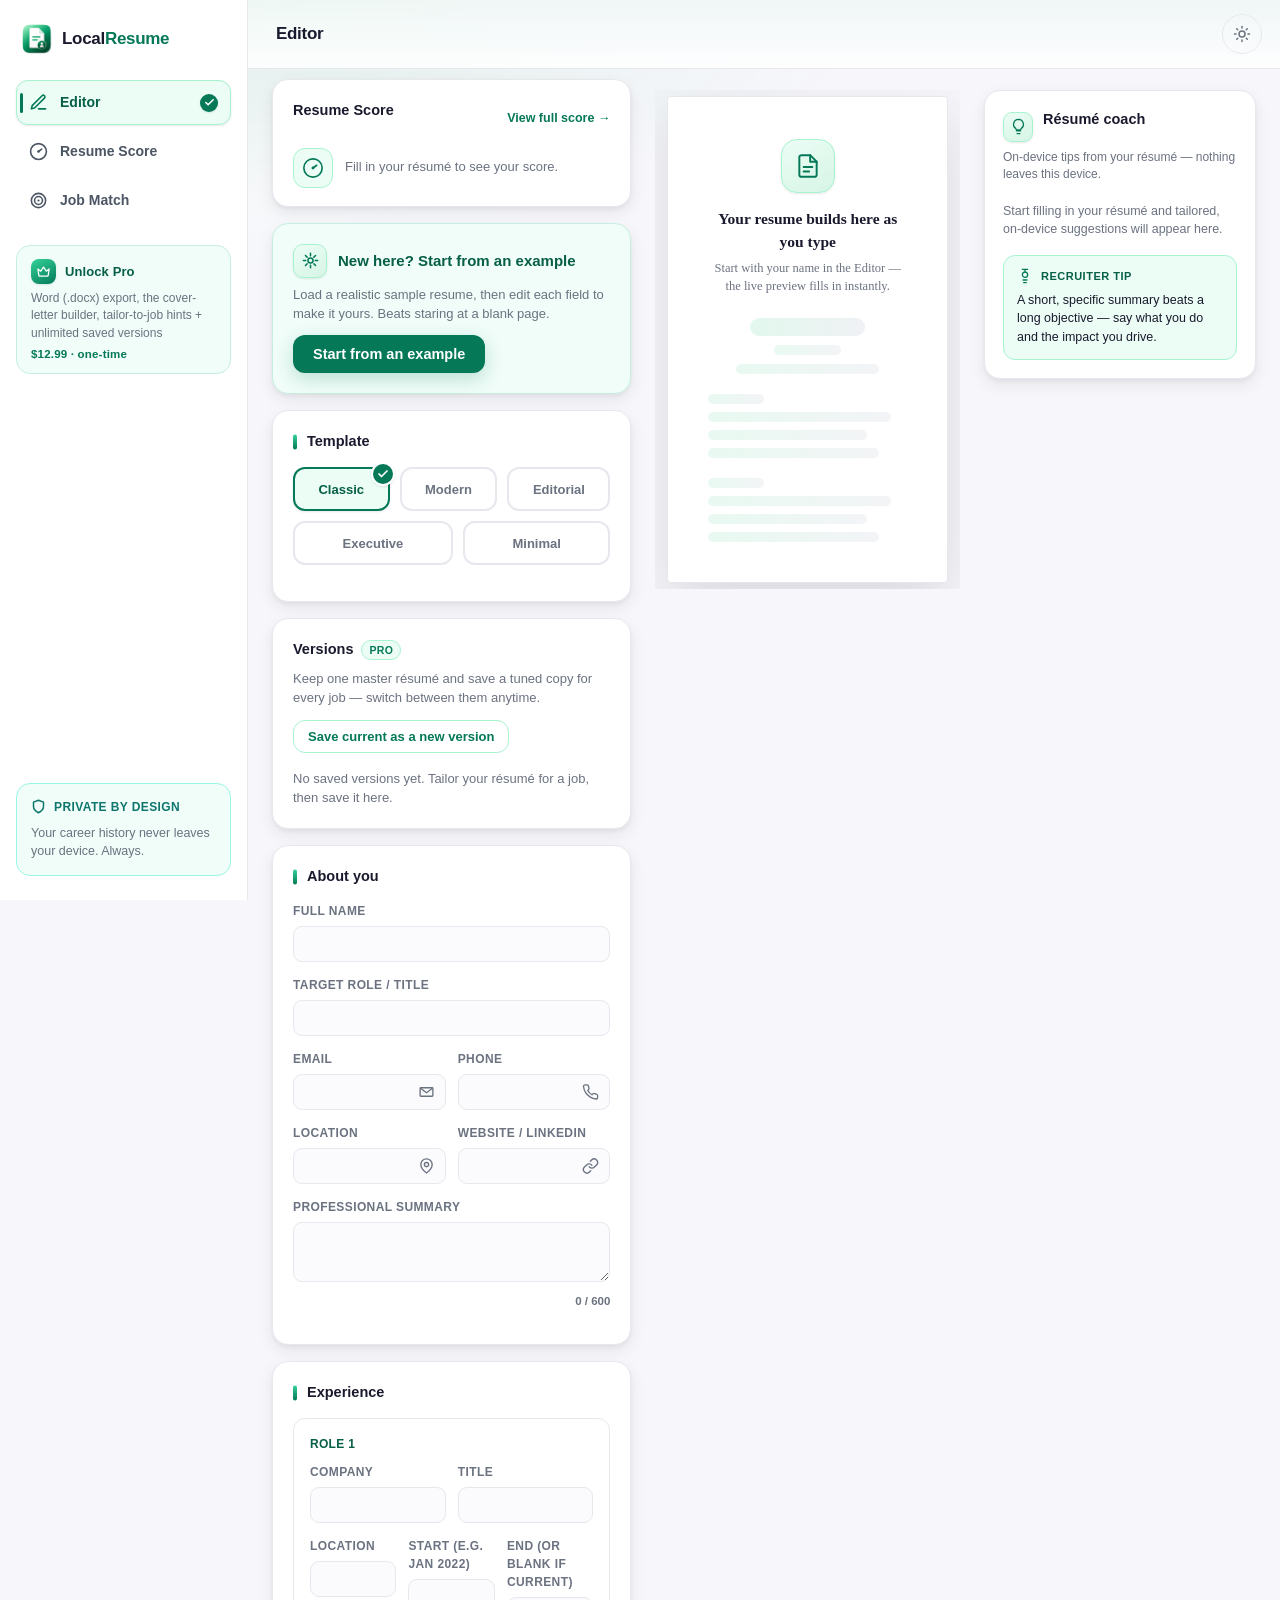
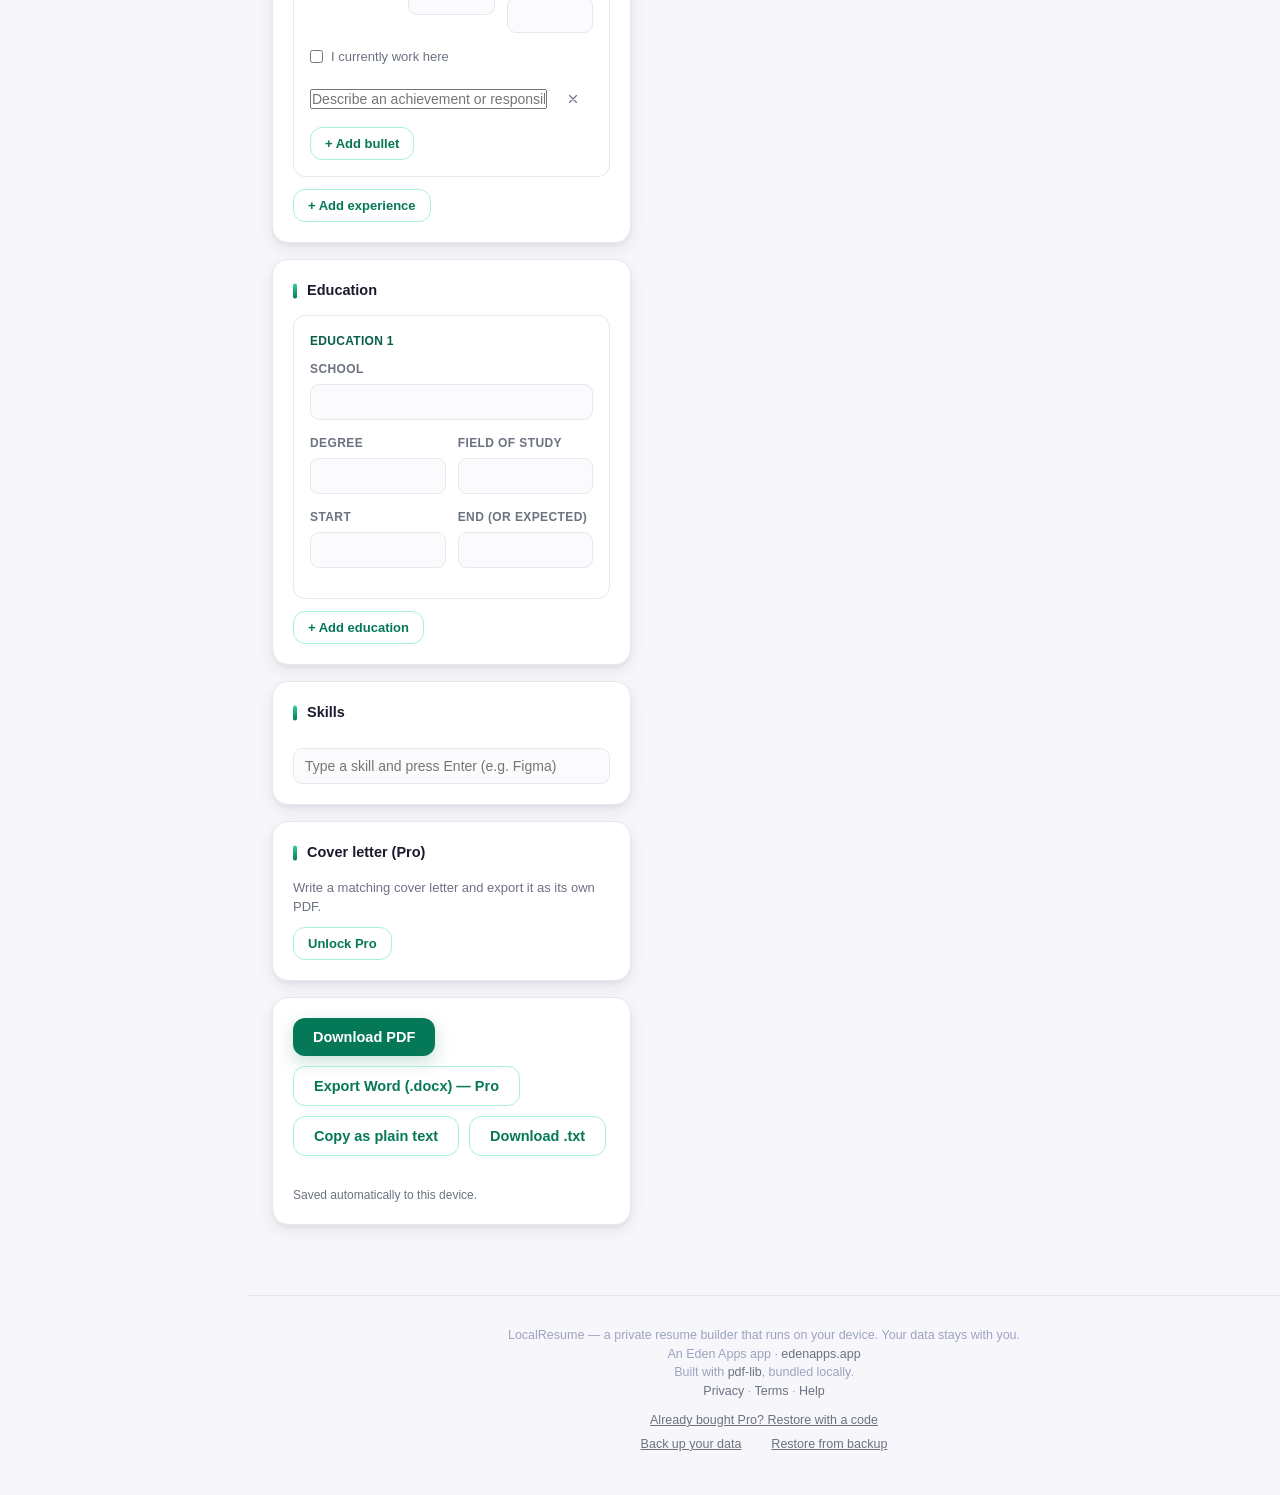
==== commit b72c377c: "Deep-link restore guard + ship the pending privacy-claims copy pass Guard: a ?restore= link for a DI" ====
--- a/index.html
+++ b/index.html
@@ -5,7 +5,7 @@
   <meta http-equiv="Content-Security-Policy" content="default-src 'self'; script-src 'self' https://js.stripe.com; style-src 'self' 'unsafe-inline'; img-src 'self' data: blob: https://da08ctfrofx1b.cloudfront.net; font-src 'self'; connect-src 'self' https://api.revenuecat.com https://e.revenue.cat https://js.stripe.com; worker-src 'self' blob:; frame-src https://js.stripe.com; child-src 'self' blob:; object-src 'none'; base-uri 'self'; form-action 'none'">
   <meta name="viewport" content="width=device-width, initial-scale=1.0, viewport-fit=cover">
   <title>LocalResume — Private Resume Builder</title>
-  <meta name="description" content="Build a polished, ATS-friendly resume entirely in your browser. Your career history and contact details never leave your device — no account, no subscriptions.">
+  <meta name="description" content="Build a polished, ATS-friendly resume right on your device. Your career history and contact details never leave your device — no account, no subscriptions.">
   <link rel="icon" href="assets/favicon.svg" type="image/svg+xml">
   <link rel="icon" type="image/png" sizes="32x32" href="assets/favicon-32.png">
   <link rel="icon" type="image/png" sizes="16x16" href="assets/favicon-16.png">
@@ -19,20 +19,20 @@
   <meta property="og:site_name" content="LocalResume">
   <meta property="og:url" content="https://localresumeapp.com/">
   <meta property="og:title" content="LocalResume — Build a private, ATS-friendly résumé">
-  <meta property="og:description" content="Build a polished, ATS-friendly resume entirely in your browser. Your career history and contact details never leave your device — no account, no subscriptions.">
+  <meta property="og:description" content="Build a polished, ATS-friendly resume right on your device. Your career history and contact details never leave your device — no account, no subscriptions.">
   <meta property="og:image" content="https://localresumeapp.com/assets/og-image.png">
   <meta property="og:image:width" content="1200">
   <meta property="og:image:height" content="630">
-  <meta property="og:image:alt" content="LocalResume — 100% private, on your device">
+  <meta property="og:image:alt" content="LocalResume — private, on your device">
   <meta name="twitter:card" content="summary_large_image">
   <meta name="twitter:title" content="LocalResume — Build a private, ATS-friendly résumé">
-  <meta name="twitter:description" content="Build a polished, ATS-friendly resume entirely in your browser. Your career history and contact details never leave your device — no account, no subscriptions.">
+  <meta name="twitter:description" content="Build a polished, ATS-friendly resume right on your device. Your career history and contact details never leave your device — no account, no subscriptions.">
   <meta name="twitter:image" content="https://localresumeapp.com/assets/og-image.png">
   <!-- Sets data-theme on <html> before styles paint, so there's no flash of the
        wrong theme. CSP-safe (same-origin 'self', no inline script). -->
-  <script src="theme.js?v=d9ec043d0e"></script>
-  <link rel="stylesheet" href="styles.css?v=d9ec043d0e">
-  <script type="application/ld+json">{"@context":"https://schema.org","@type":"SoftwareApplication","name":"LocalResume","url":"https://localresumeapp.com/","description":"Build a polished, ATS-friendly resume entirely in your browser. Your career history and contact details never leave your device — no account, no subscriptions.","applicationCategory":"BusinessApplication","operatingSystem":"Web browser","isAccessibleForFree":true,"browserRequirements":"Requires JavaScript. Runs entirely in the browser — no account, no upload.","publisher":{"@type":"Organization","name":"LocalResume"}}</script>
+  <script src="theme.js?v=fe0146bc52"></script>
+  <link rel="stylesheet" href="styles.css?v=fe0146bc52">
+  <script type="application/ld+json">{"@context":"https://schema.org","@type":"SoftwareApplication","name":"LocalResume","url":"https://localresumeapp.com/","description":"Build a polished, ATS-friendly resume right on your device. Your career history and contact details never leave your device — no account, no subscriptions.","applicationCategory":"BusinessApplication","operatingSystem":"Web, iOS","isAccessibleForFree":true,"browserRequirements":"Requires JavaScript. Runs on your device — no account, no upload.","publisher":{"@type":"Organization","name":"LocalResume"}}</script>
 </head>
 <body>
   <a class="skip-link" href="#appMain">Skip to content</a>
@@ -76,7 +76,7 @@
       <div class="privacy-card">
         <div class="privacy-card-head">
           <svg aria-hidden="true" viewBox="0 0 24 24" fill="none" stroke="currentColor" stroke-width="2.4" stroke-linecap="round" stroke-linejoin="round"><path d="M12 22s8-4 8-10V5l-8-3-8 3v7c0 6 8 10 8 10z"/></svg>
-          <span>100% Private</span>
+          <span>Private by design</span>
         </div>
         <p>Your career history never leaves your device. Always.</p>
       </div>
@@ -135,7 +135,7 @@
 
   <!-- pdf-lib is lazy-loaded on first PDF export (see ensurePdfLib in app.js) -->
   <script src="lib/jszip.min.js"></script>
-  <script src="billing.js?v=d9ec043d0e"></script>
-  <script src="app.js?v=d9ec043d0e"></script>
+  <script src="billing.js?v=fe0146bc52"></script>
+  <script src="app.js?v=fe0146bc52"></script>
 </body>
 </html>
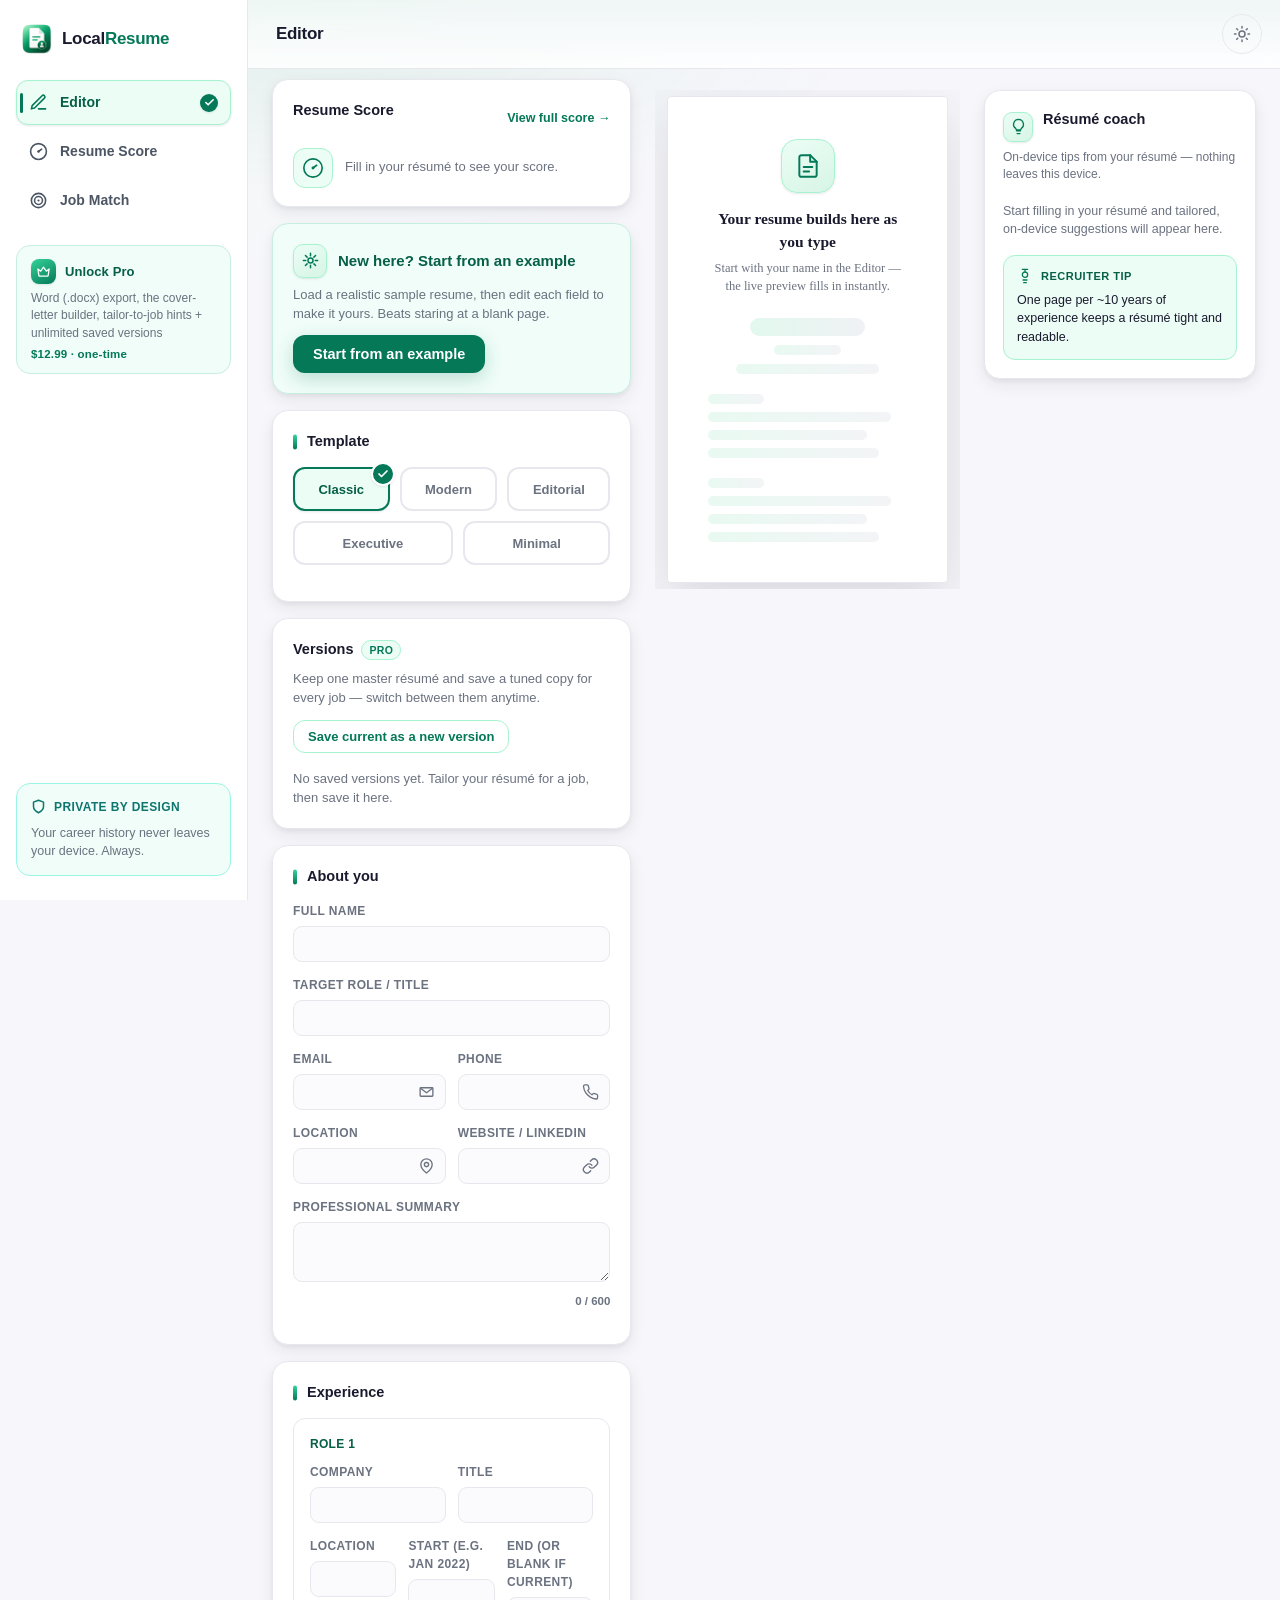
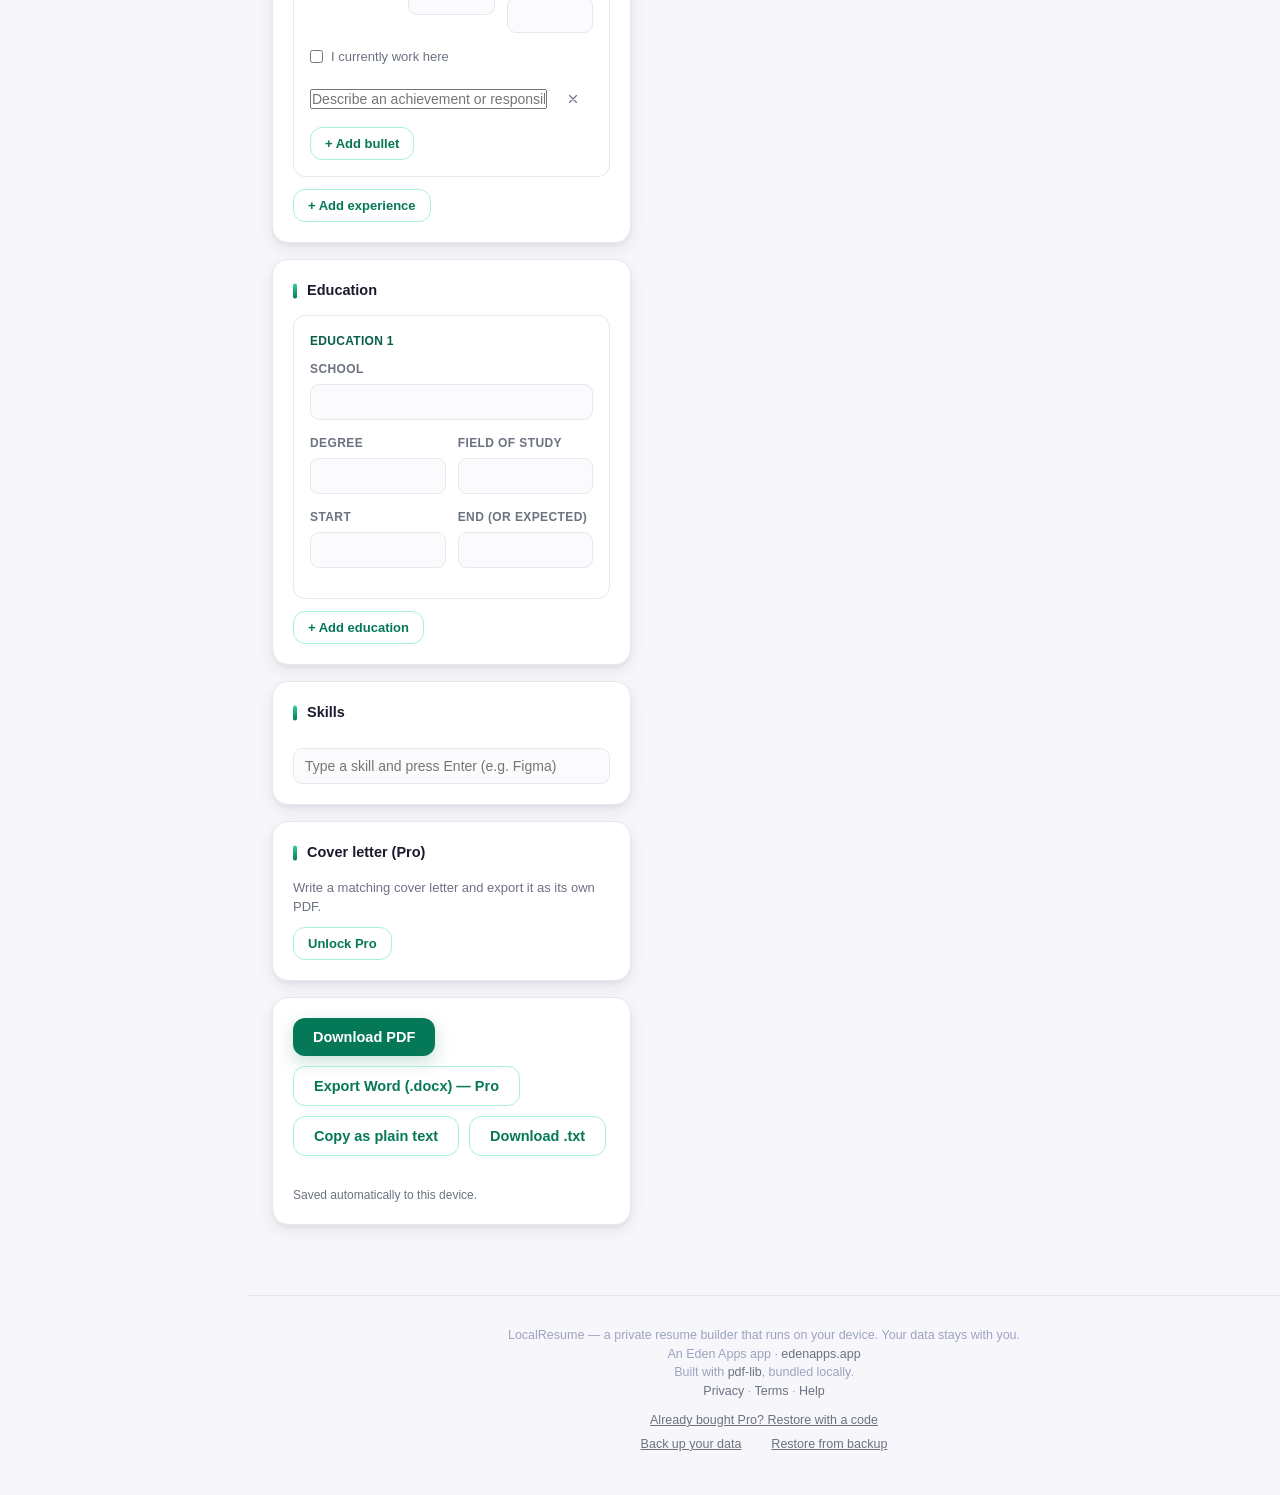
==== commit 004821c8: "Rebuild from reconciled root: source and deploy are one lineage again Root regained the license-card" ====
--- a/index.html
+++ b/index.html
@@ -30,8 +30,8 @@
   <meta name="twitter:image" content="https://localresumeapp.com/assets/og-image.png">
   <!-- Sets data-theme on <html> before styles paint, so there's no flash of the
        wrong theme. CSP-safe (same-origin 'self', no inline script). -->
-  <script src="theme.js?v=fe0146bc52"></script>
-  <link rel="stylesheet" href="styles.css?v=fe0146bc52">
+  <script src="theme.js?v=8273eb3067"></script>
+  <link rel="stylesheet" href="styles.css?v=8273eb3067">
   <script type="application/ld+json">{"@context":"https://schema.org","@type":"SoftwareApplication","name":"LocalResume","url":"https://localresumeapp.com/","description":"Build a polished, ATS-friendly resume right on your device. Your career history and contact details never leave your device — no account, no subscriptions.","applicationCategory":"BusinessApplication","operatingSystem":"Web, iOS","isAccessibleForFree":true,"browserRequirements":"Requires JavaScript. Runs on your device — no account, no upload.","publisher":{"@type":"Organization","name":"LocalResume"}}</script>
 </head>
 <body>
@@ -135,7 +135,7 @@
 
   <!-- pdf-lib is lazy-loaded on first PDF export (see ensurePdfLib in app.js) -->
   <script src="lib/jszip.min.js"></script>
-  <script src="billing.js?v=fe0146bc52"></script>
-  <script src="app.js?v=fe0146bc52"></script>
+  <script src="billing.js?v=8273eb3067"></script>
+  <script src="app.js?v=8273eb3067"></script>
 </body>
 </html>
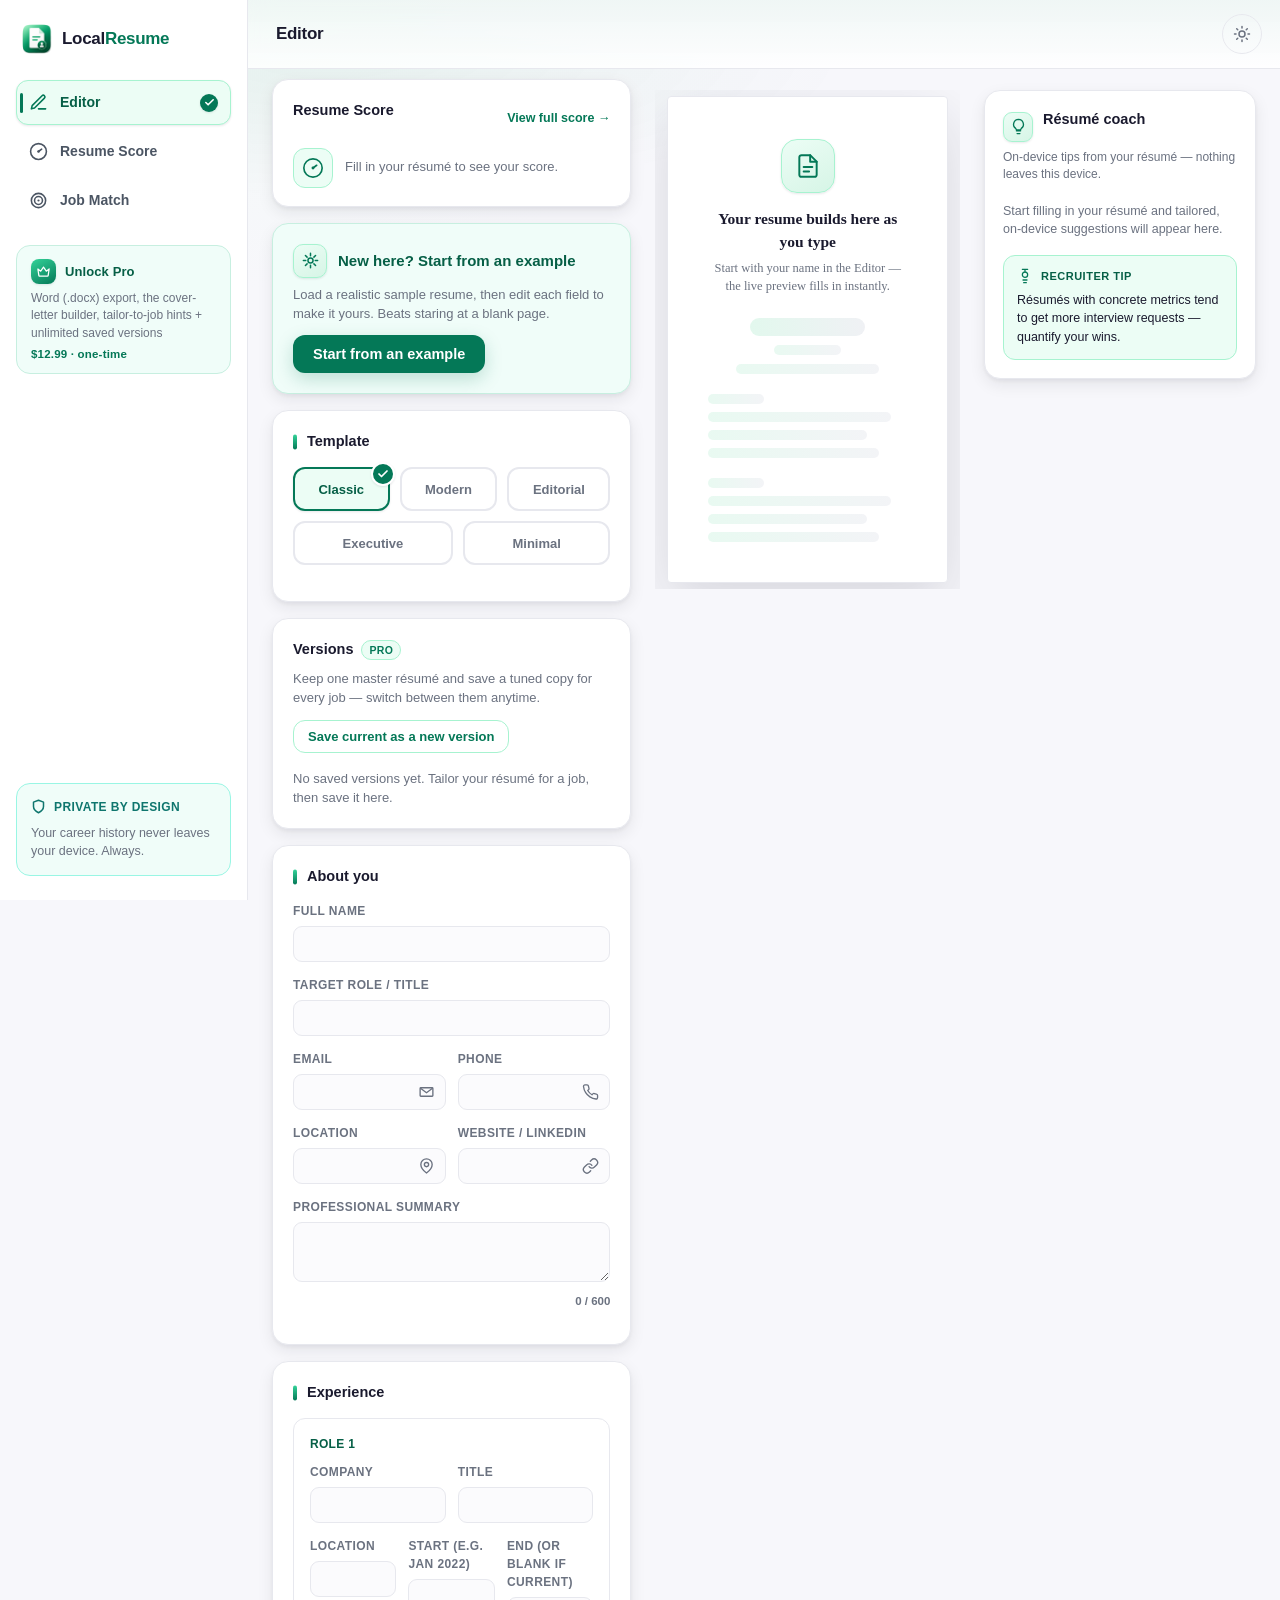
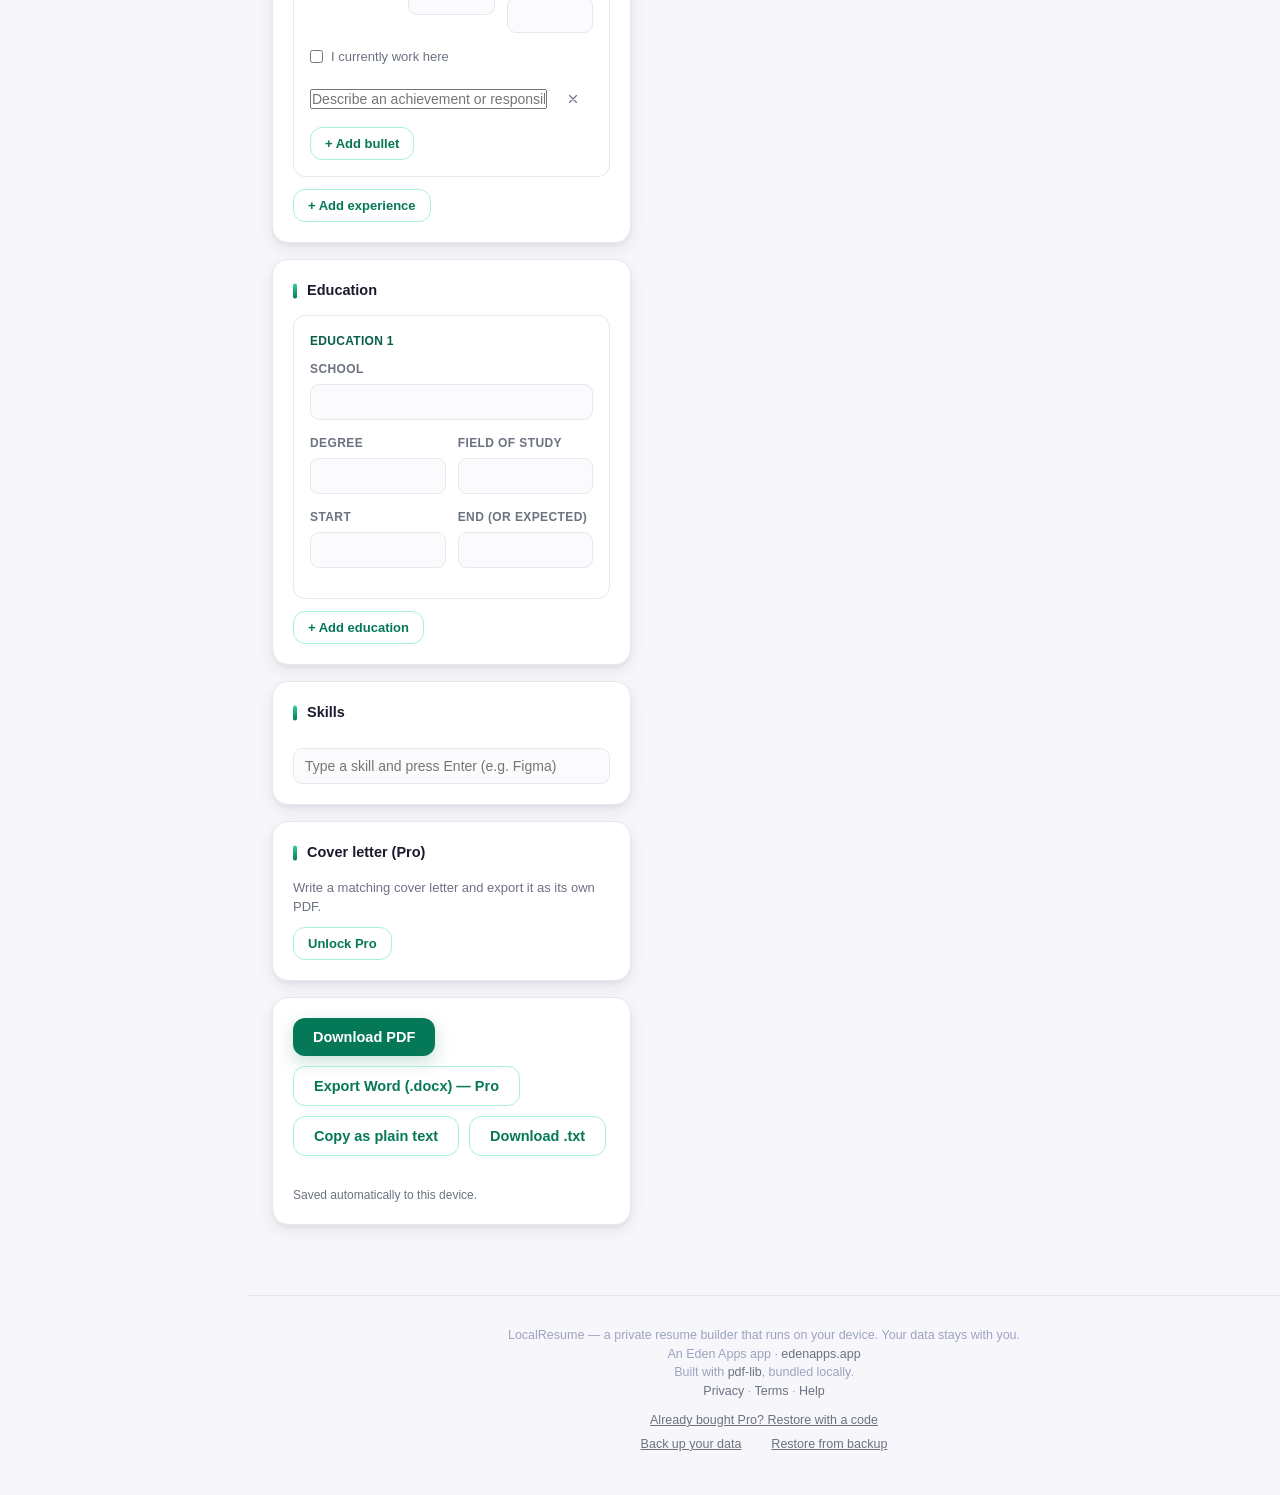
==== commit 830a3ea3: "Guard on active Pro, not on a stored code; fix dead build:billing post-check Audit (3 Opus agents) f" ====
--- a/index.html
+++ b/index.html
@@ -30,8 +30,8 @@
   <meta name="twitter:image" content="https://localresumeapp.com/assets/og-image.png">
   <!-- Sets data-theme on <html> before styles paint, so there's no flash of the
        wrong theme. CSP-safe (same-origin 'self', no inline script). -->
-  <script src="theme.js?v=8273eb3067"></script>
-  <link rel="stylesheet" href="styles.css?v=8273eb3067">
+  <script src="theme.js?v=f915b8aafe"></script>
+  <link rel="stylesheet" href="styles.css?v=f915b8aafe">
   <script type="application/ld+json">{"@context":"https://schema.org","@type":"SoftwareApplication","name":"LocalResume","url":"https://localresumeapp.com/","description":"Build a polished, ATS-friendly resume right on your device. Your career history and contact details never leave your device — no account, no subscriptions.","applicationCategory":"BusinessApplication","operatingSystem":"Web, iOS","isAccessibleForFree":true,"browserRequirements":"Requires JavaScript. Runs on your device — no account, no upload.","publisher":{"@type":"Organization","name":"LocalResume"}}</script>
 </head>
 <body>
@@ -135,7 +135,7 @@
 
   <!-- pdf-lib is lazy-loaded on first PDF export (see ensurePdfLib in app.js) -->
   <script src="lib/jszip.min.js"></script>
-  <script src="billing.js?v=8273eb3067"></script>
-  <script src="app.js?v=8273eb3067"></script>
+  <script src="billing.js?v=f915b8aafe"></script>
+  <script src="app.js?v=f915b8aafe"></script>
 </body>
 </html>
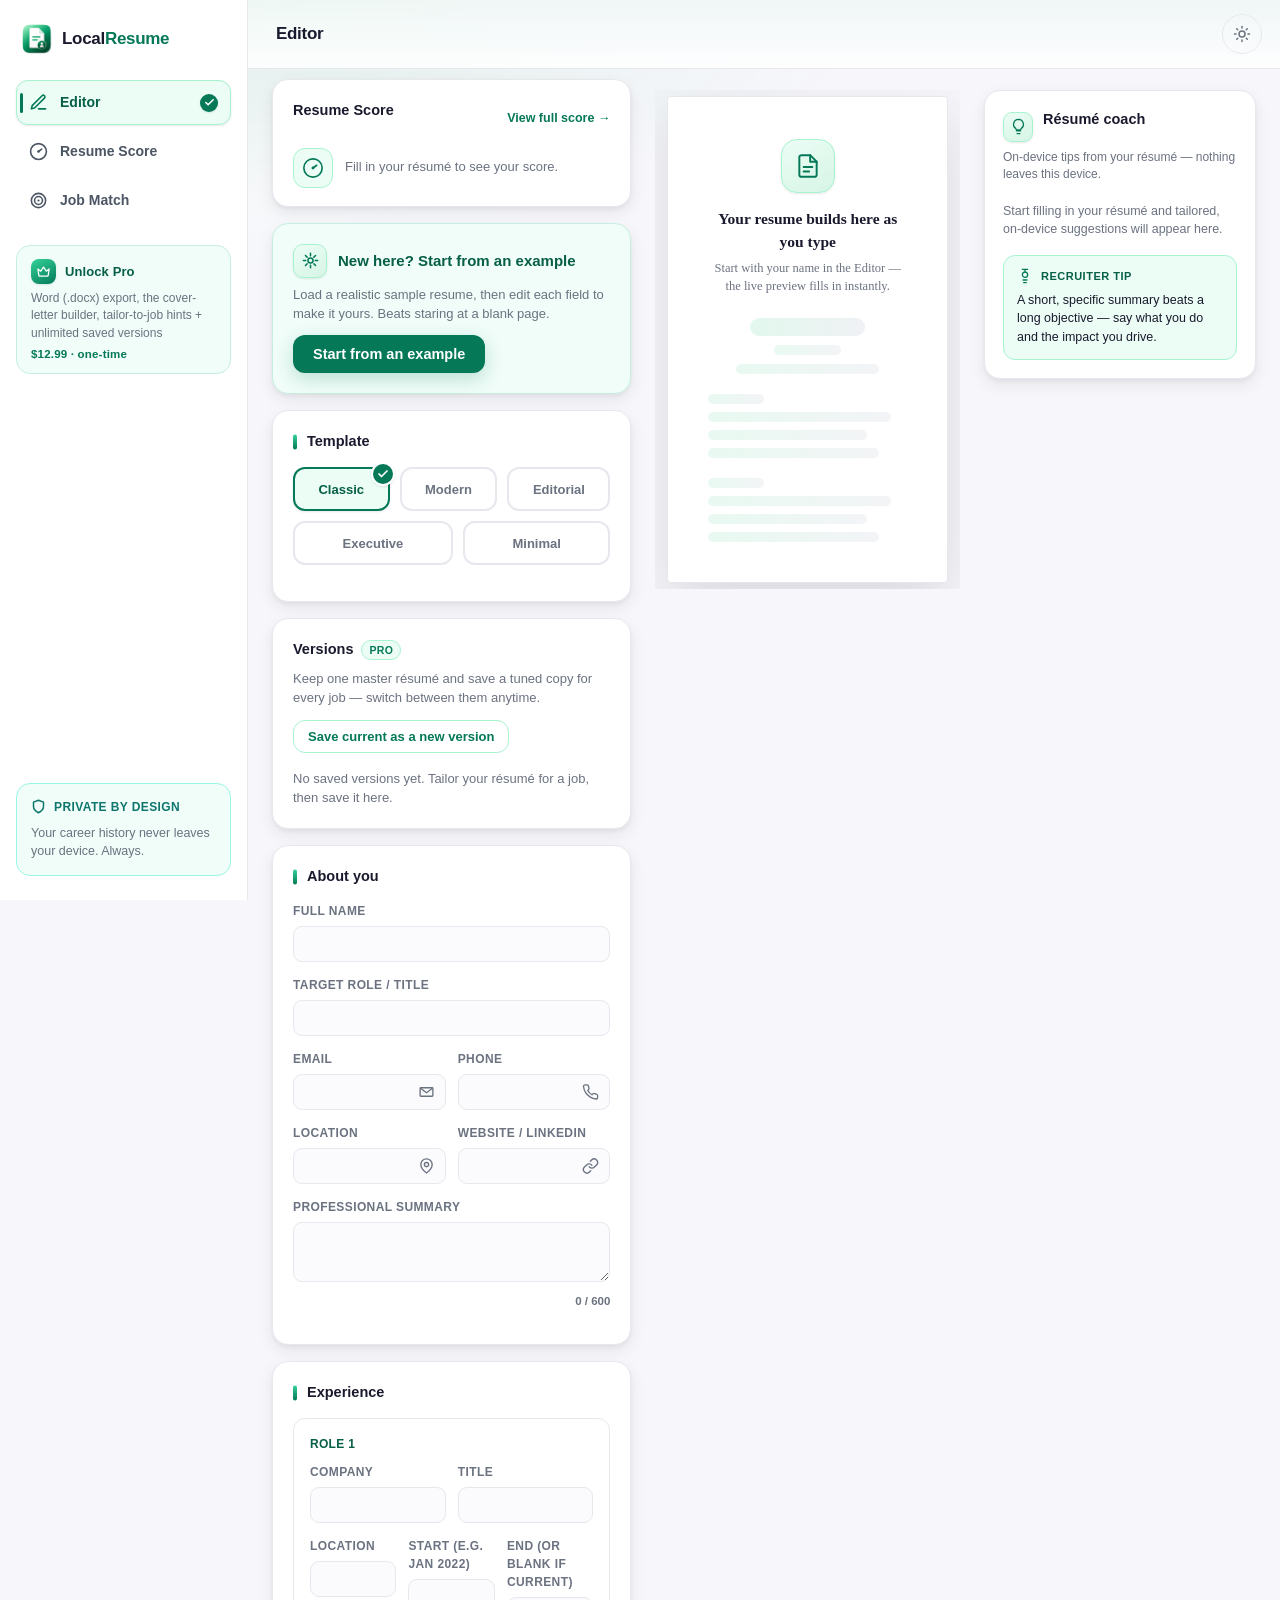
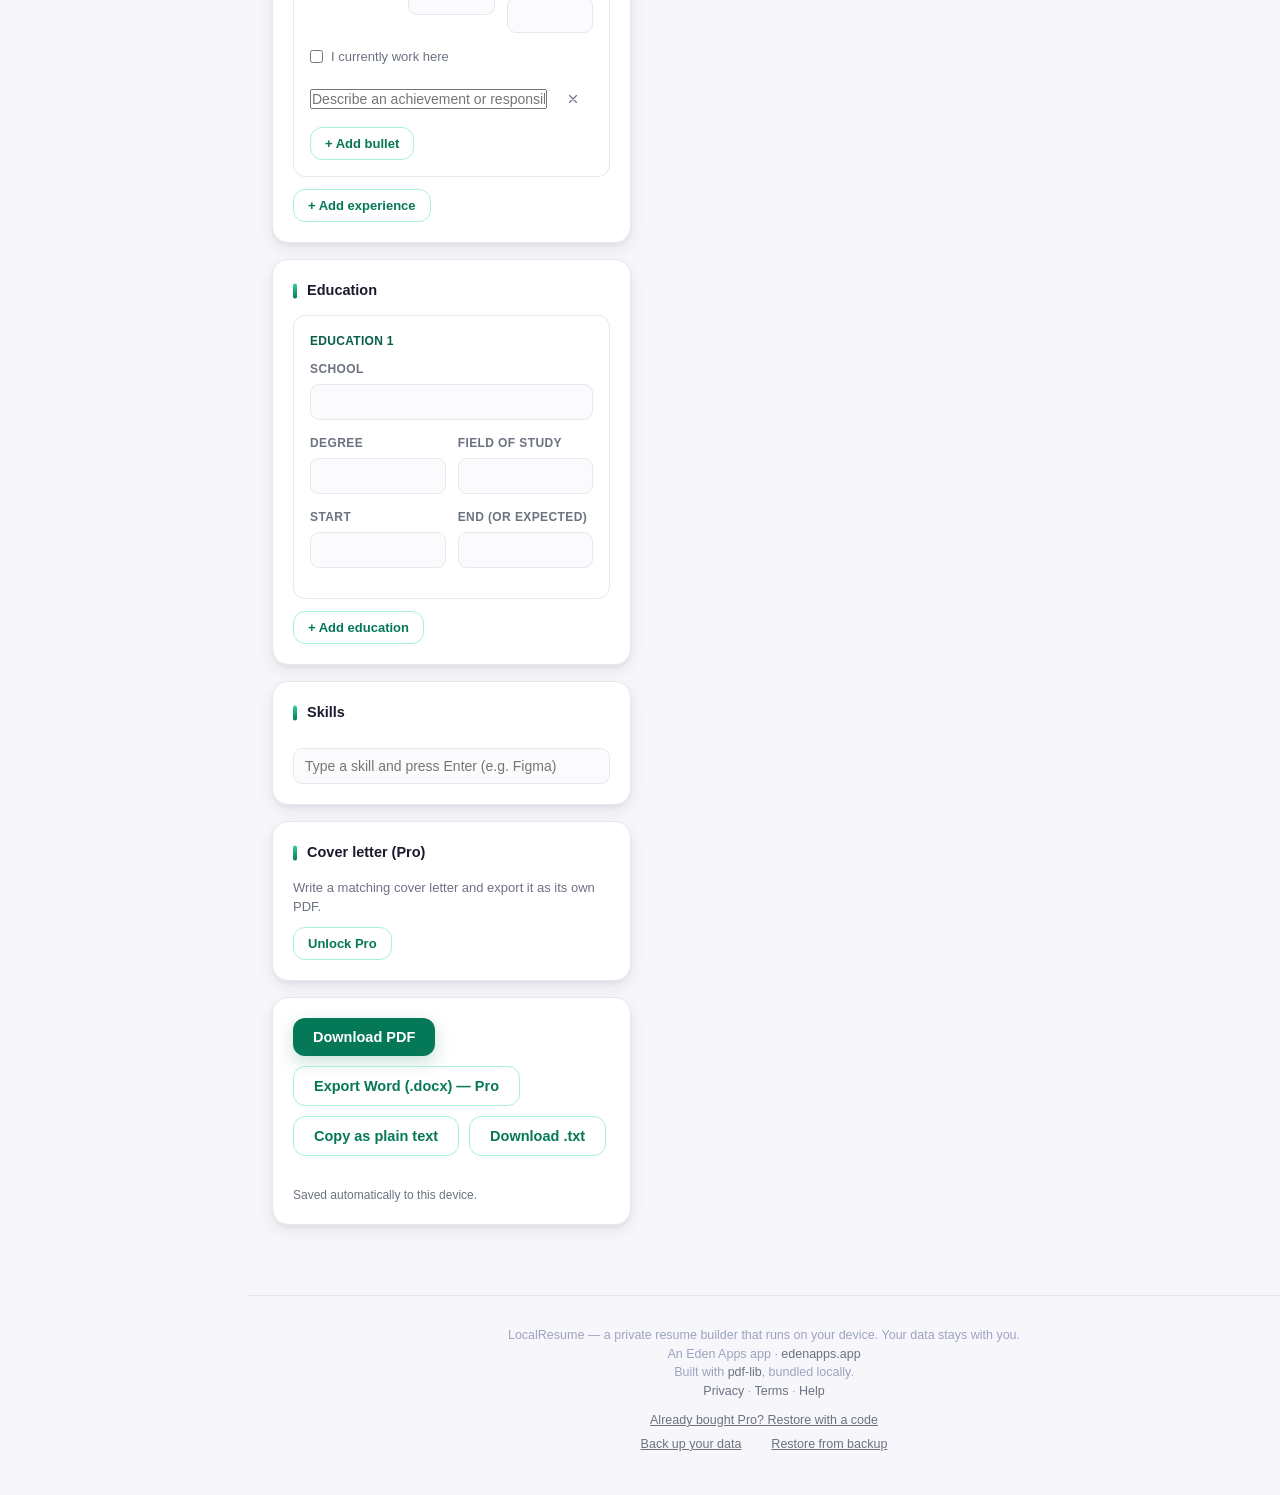
==== commit bb959dc9: "Seed cachedProStatus from pro_seen; guard boot-path Billing calls LocalResume initialised cachedProS" ====
--- a/index.html
+++ b/index.html
@@ -30,8 +30,8 @@
   <meta name="twitter:image" content="https://localresumeapp.com/assets/og-image.png">
   <!-- Sets data-theme on <html> before styles paint, so there's no flash of the
        wrong theme. CSP-safe (same-origin 'self', no inline script). -->
-  <script src="theme.js?v=f915b8aafe"></script>
-  <link rel="stylesheet" href="styles.css?v=f915b8aafe">
+  <script src="theme.js?v=9d42a222eb"></script>
+  <link rel="stylesheet" href="styles.css?v=9d42a222eb">
   <script type="application/ld+json">{"@context":"https://schema.org","@type":"SoftwareApplication","name":"LocalResume","url":"https://localresumeapp.com/","description":"Build a polished, ATS-friendly resume right on your device. Your career history and contact details never leave your device — no account, no subscriptions.","applicationCategory":"BusinessApplication","operatingSystem":"Web, iOS","isAccessibleForFree":true,"browserRequirements":"Requires JavaScript. Runs on your device — no account, no upload.","publisher":{"@type":"Organization","name":"LocalResume"}}</script>
 </head>
 <body>
@@ -135,7 +135,7 @@
 
   <!-- pdf-lib is lazy-loaded on first PDF export (see ensurePdfLib in app.js) -->
   <script src="lib/jszip.min.js"></script>
-  <script src="billing.js?v=f915b8aafe"></script>
-  <script src="app.js?v=f915b8aafe"></script>
+  <script src="billing.js?v=9d42a222eb"></script>
+  <script src="app.js?v=9d42a222eb"></script>
 </body>
 </html>
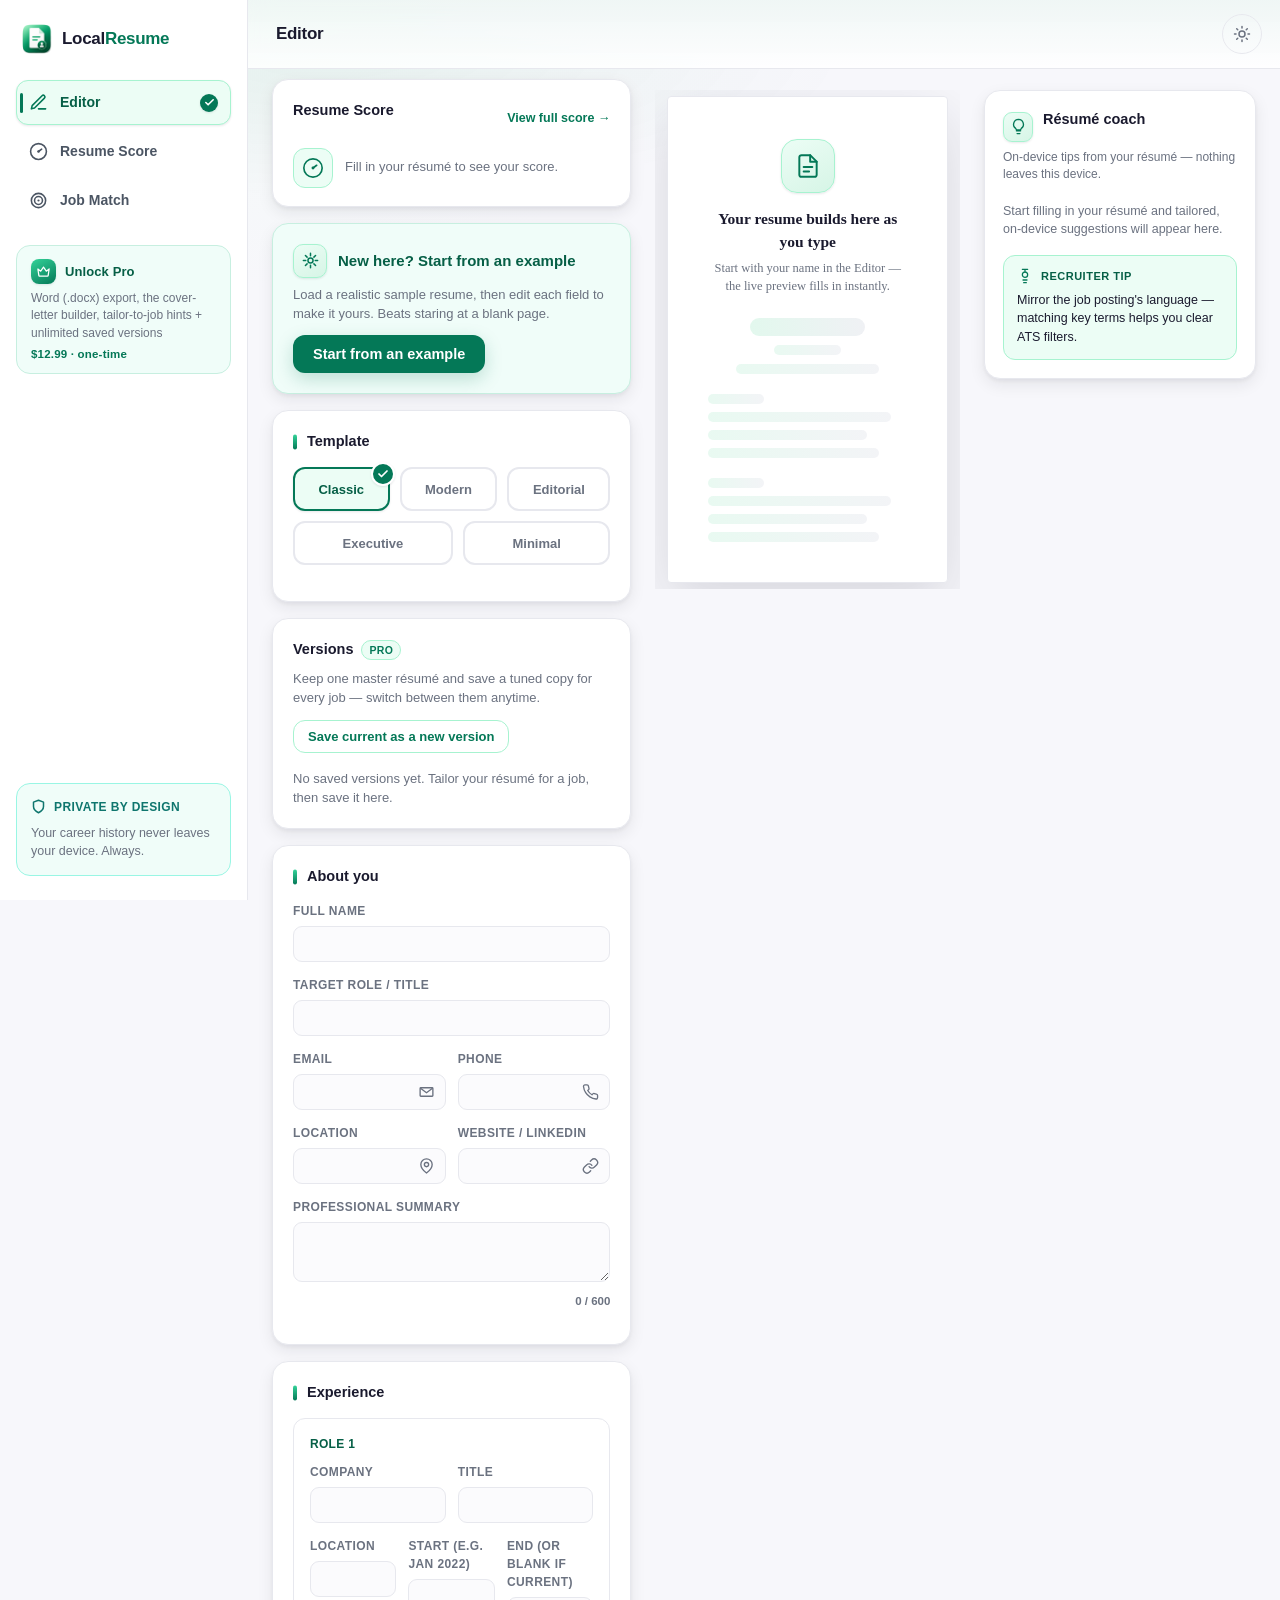
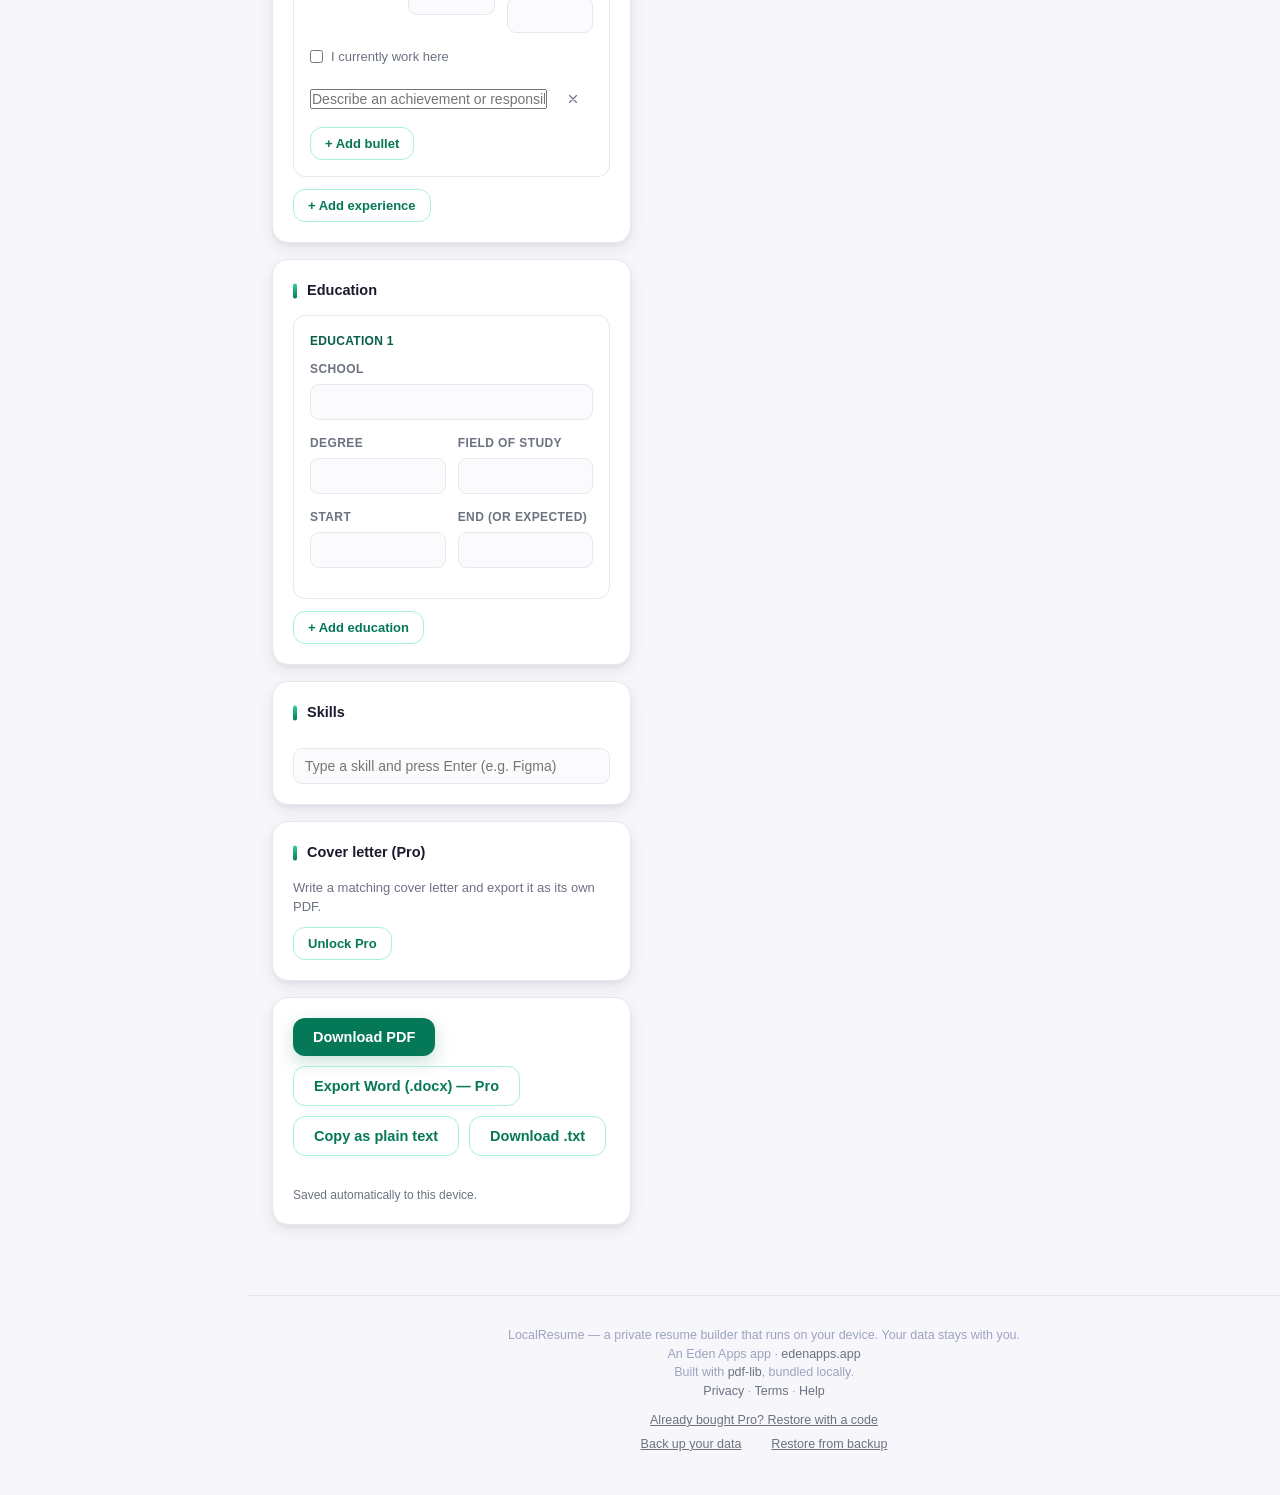
==== commit bbfdd423: "1.0.1 web build: price guards, honest celebration and paywall copy, restore-message web clause, upda" ====
--- a/index.html
+++ b/index.html
@@ -30,8 +30,8 @@
   <meta name="twitter:image" content="https://localresumeapp.com/assets/og-image.png">
   <!-- Sets data-theme on <html> before styles paint, so there's no flash of the
        wrong theme. CSP-safe (same-origin 'self', no inline script). -->
-  <script src="theme.js?v=9d42a222eb"></script>
-  <link rel="stylesheet" href="styles.css?v=9d42a222eb">
+  <script src="theme.js?v=9b807bf9f1"></script>
+  <link rel="stylesheet" href="styles.css?v=9b807bf9f1">
   <script type="application/ld+json">{"@context":"https://schema.org","@type":"SoftwareApplication","name":"LocalResume","url":"https://localresumeapp.com/","description":"Build a polished, ATS-friendly resume right on your device. Your career history and contact details never leave your device — no account, no subscriptions.","applicationCategory":"BusinessApplication","operatingSystem":"Web, iOS","isAccessibleForFree":true,"browserRequirements":"Requires JavaScript. Runs on your device — no account, no upload.","publisher":{"@type":"Organization","name":"LocalResume"}}</script>
 </head>
 <body>
@@ -135,7 +135,7 @@
 
   <!-- pdf-lib is lazy-loaded on first PDF export (see ensurePdfLib in app.js) -->
   <script src="lib/jszip.min.js"></script>
-  <script src="billing.js?v=9d42a222eb"></script>
-  <script src="app.js?v=9d42a222eb"></script>
+  <script src="billing.js?v=9b807bf9f1"></script>
+  <script src="app.js?v=9b807bf9f1"></script>
 </body>
 </html>
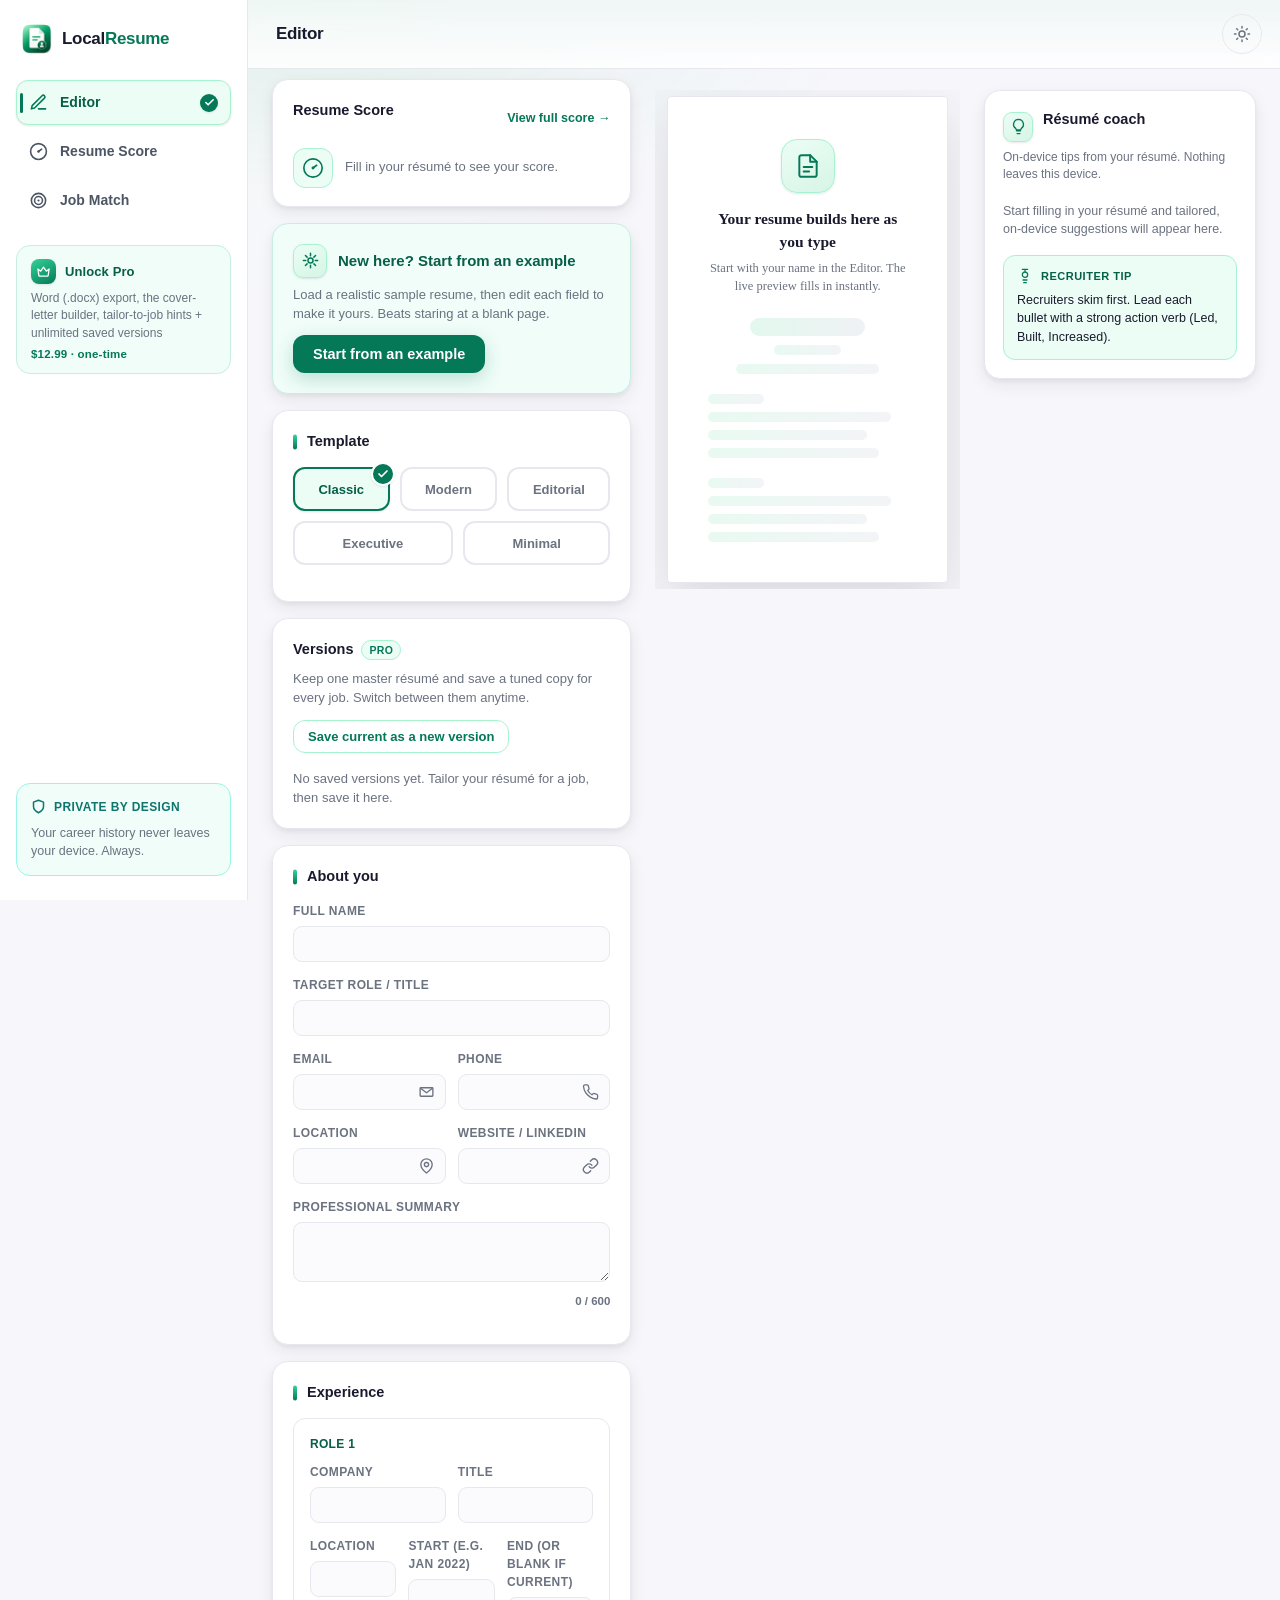
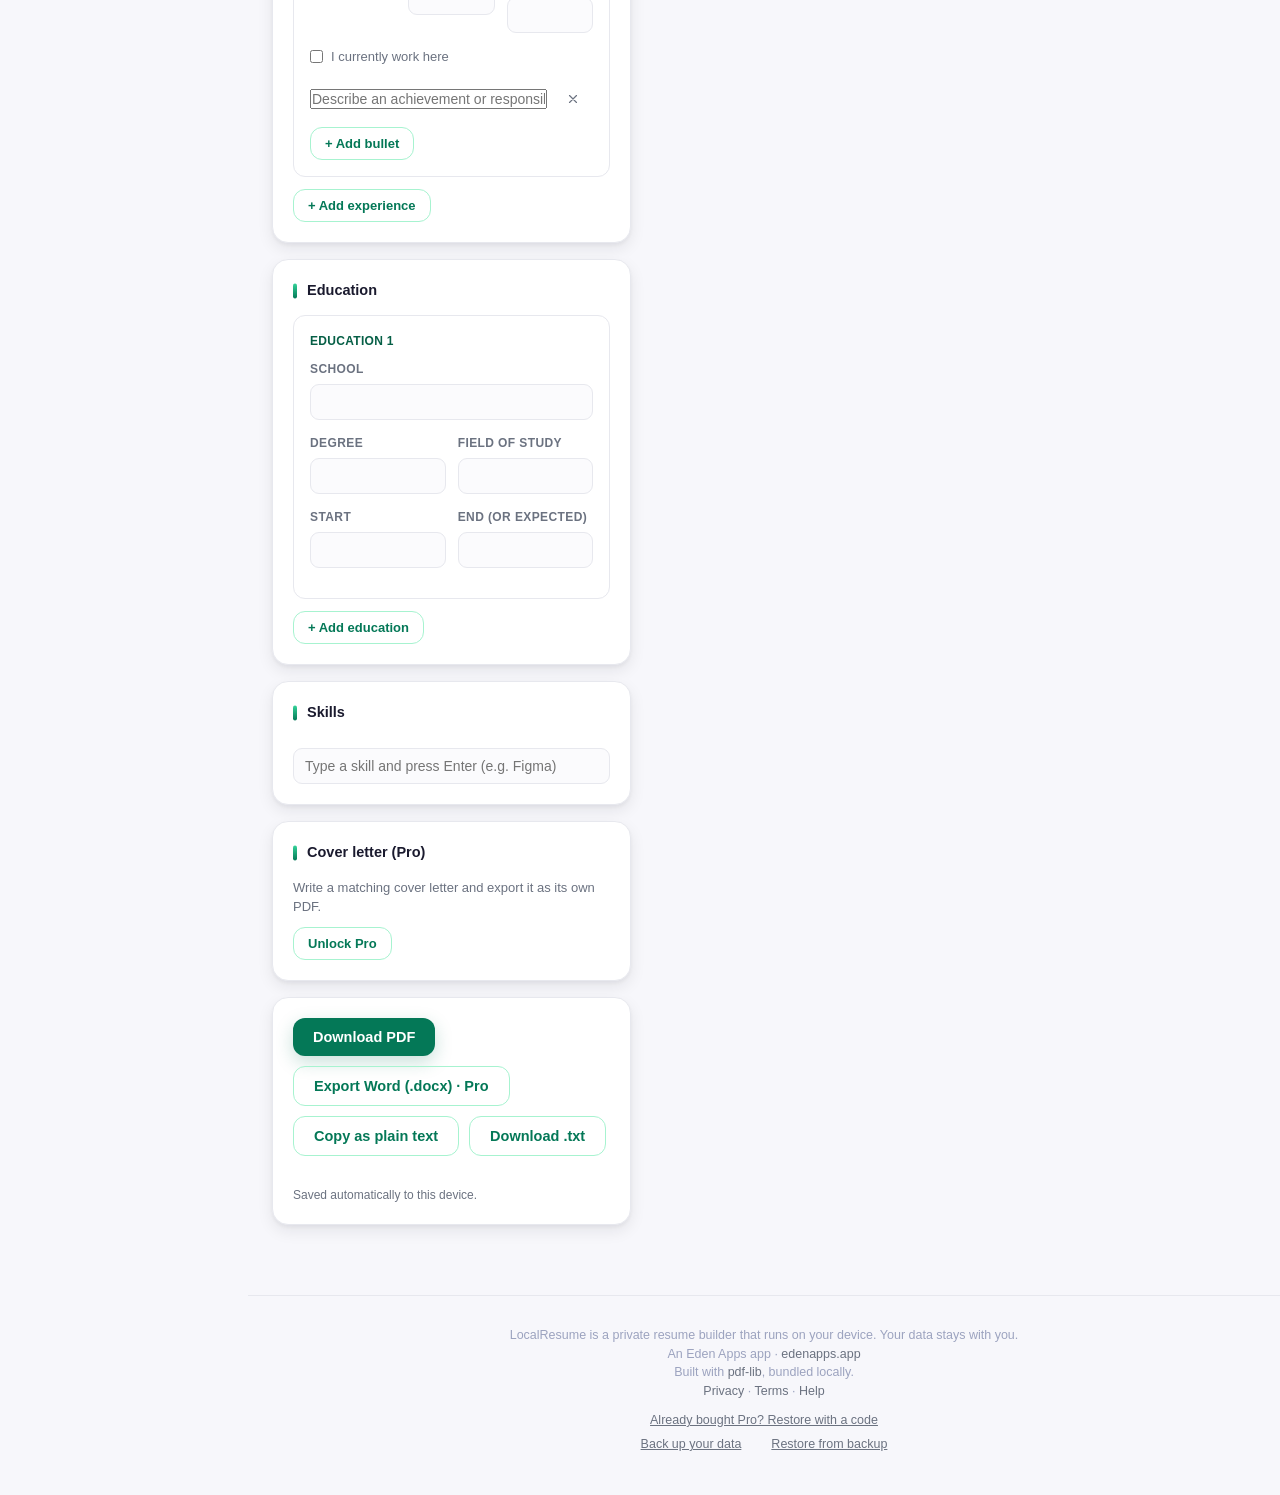
==== commit fbe01ce6: "One-time purchase wording, restored punctuation and clearer Help and Privacy pages Retires subscript" ====
--- a/index.html
+++ b/index.html
@@ -4,8 +4,8 @@
   <meta charset="UTF-8">
   <meta http-equiv="Content-Security-Policy" content="default-src 'self'; script-src 'self' https://js.stripe.com; style-src 'self' 'unsafe-inline'; img-src 'self' data: blob: https://da08ctfrofx1b.cloudfront.net; font-src 'self'; connect-src 'self' https://api.revenuecat.com https://e.revenue.cat https://js.stripe.com; worker-src 'self' blob:; frame-src https://js.stripe.com; child-src 'self' blob:; object-src 'none'; base-uri 'self'; form-action 'none'">
   <meta name="viewport" content="width=device-width, initial-scale=1.0, viewport-fit=cover">
-  <title>LocalResume — Private Resume Builder</title>
-  <meta name="description" content="Build a polished, ATS-friendly resume right on your device. Your career history and contact details never leave your device — no account, no subscriptions.">
+  <title>LocalResume: Private Resume Builder</title>
+  <meta name="description" content="Build a polished, ATS-friendly resume right on your device. Your career history and contact details are never uploaded. No account needed.">
   <link rel="icon" href="assets/favicon.svg" type="image/svg+xml">
   <link rel="icon" type="image/png" sizes="32x32" href="assets/favicon-32.png">
   <link rel="icon" type="image/png" sizes="16x16" href="assets/favicon-16.png">
@@ -18,21 +18,21 @@
   <meta property="og:type" content="website">
   <meta property="og:site_name" content="LocalResume">
   <meta property="og:url" content="https://localresumeapp.com/">
-  <meta property="og:title" content="LocalResume — Build a private, ATS-friendly résumé">
-  <meta property="og:description" content="Build a polished, ATS-friendly resume right on your device. Your career history and contact details never leave your device — no account, no subscriptions.">
+  <meta property="og:title" content="LocalResume: Build a private, ATS-friendly résumé">
+  <meta property="og:description" content="Build a polished, ATS-friendly resume right on your device. Your career history and contact details are never uploaded. No account needed.">
   <meta property="og:image" content="https://localresumeapp.com/assets/og-image.png">
   <meta property="og:image:width" content="1200">
   <meta property="og:image:height" content="630">
-  <meta property="og:image:alt" content="LocalResume — private, on your device">
+  <meta property="og:image:alt" content="LocalResume: private, on your device">
   <meta name="twitter:card" content="summary_large_image">
-  <meta name="twitter:title" content="LocalResume — Build a private, ATS-friendly résumé">
-  <meta name="twitter:description" content="Build a polished, ATS-friendly resume right on your device. Your career history and contact details never leave your device — no account, no subscriptions.">
+  <meta name="twitter:title" content="LocalResume: Build a private, ATS-friendly résumé">
+  <meta name="twitter:description" content="Build a polished, ATS-friendly resume right on your device. Your career history and contact details are never uploaded. No account needed.">
   <meta name="twitter:image" content="https://localresumeapp.com/assets/og-image.png">
   <!-- Sets data-theme on <html> before styles paint, so there's no flash of the
        wrong theme. CSP-safe (same-origin 'self', no inline script). -->
-  <script src="theme.js?v=9b807bf9f1"></script>
-  <link rel="stylesheet" href="styles.css?v=9b807bf9f1">
-  <script type="application/ld+json">{"@context":"https://schema.org","@type":"SoftwareApplication","name":"LocalResume","url":"https://localresumeapp.com/","description":"Build a polished, ATS-friendly resume right on your device. Your career history and contact details never leave your device — no account, no subscriptions.","applicationCategory":"BusinessApplication","operatingSystem":"Web, iOS","isAccessibleForFree":true,"browserRequirements":"Requires JavaScript. Runs on your device — no account, no upload.","publisher":{"@type":"Organization","name":"LocalResume"}}</script>
+  <script src="theme.js?v=dfb3689268"></script>
+  <link rel="stylesheet" href="styles.css?v=dfb3689268">
+  <script type="application/ld+json">{"@context":"https://schema.org","@type":"SoftwareApplication","name":"LocalResume","url":"https://localresumeapp.com/","description":"Build a polished, ATS-friendly resume right on your device. Your career history and contact details are never uploaded. No account needed.","applicationCategory":"BusinessApplication","operatingSystem":"Web, iOS","isAccessibleForFree":true,"browserRequirements":"Requires JavaScript. Runs on your device — no account, no upload.","publisher":{"@type":"Organization","name":"LocalResume"}}</script>
 </head>
 <body>
   <a class="skip-link" href="#appMain">Skip to content</a>
@@ -64,7 +64,7 @@
            false, and hides it again on any Pro-status change (purchase/restore).
            The button calls the app's existing showProModal() opener. -->
       <button type="button" class="unlock-pro-card hidden" id="unlockProCard"
-              aria-label="Unlock LocalResume Pro — $12.99 one-time">
+              aria-label="Unlock LocalResume Pro, $12.99 one-time">
         <span class="unlock-pro-head">
           <svg class="unlock-pro-glyph" aria-hidden="true" viewBox="0 0 24 24" fill="none" stroke="currentColor" stroke-width="2" stroke-linecap="round" stroke-linejoin="round"><path d="M3 8l4.5 3.5L12 5l4.5 6.5L21 8l-1.6 10.5a1 1 0 0 1-1 .85H5.6a1 1 0 0 1-1-.85L3 8z"/></svg>
           <span class="unlock-pro-title">Unlock Pro</span>
@@ -103,21 +103,21 @@
         <section id="route-score" class="route" tabindex="-1" hidden>
           <div class="route-head">
             <h2 class="route-h">Resume Score</h2>
-            <p class="route-sub">A quick on-device check against common recruiter and ATS expectations. Updates live as you edit — nothing leaves your device.</p>
+            <p class="route-sub">A quick on-device check against common recruiter and ATS expectations. Updates live as you edit. Nothing leaves your device.</p>
           </div>
           <div id="scoreHost" class="route-body"></div>
         </section>
         <section id="route-match" class="route" tabindex="-1" hidden>
           <div class="route-head">
             <h2 class="route-h">Job Match</h2>
-            <p class="route-sub">Paste a job description and compare its key terms against your whole resume — all on this device.</p>
+            <p class="route-sub">Paste a job description and compare its key terms against your whole resume, all on this device.</p>
           </div>
           <div id="matchHost" class="route-body"></div>
         </section>
       </main>
 
       <footer>
-    LocalResume — a private resume builder that runs on your device. Your data stays with you.<br>
+    LocalResume is a private resume builder that runs on your device. Your data stays with you.<br>
     An Eden Apps app · <a href="https://edenapps.app" target="_blank" rel="noopener">edenapps.app</a><br>
     Built with <a href="https://pdf-lib.js.org" target="_blank" rel="noopener">pdf-lib</a>, bundled locally.<br>
     <a href="privacy.html">Privacy</a> · <a href="https://edenapps.app/terms.html" target="_blank" rel="noopener">Terms</a> · <a href="support.html">Help</a><br>
@@ -135,7 +135,7 @@
 
   <!-- pdf-lib is lazy-loaded on first PDF export (see ensurePdfLib in app.js) -->
   <script src="lib/jszip.min.js"></script>
-  <script src="billing.js?v=9b807bf9f1"></script>
-  <script src="app.js?v=9b807bf9f1"></script>
+  <script src="billing.js?v=dfb3689268"></script>
+  <script src="app.js?v=dfb3689268"></script>
 </body>
 </html>
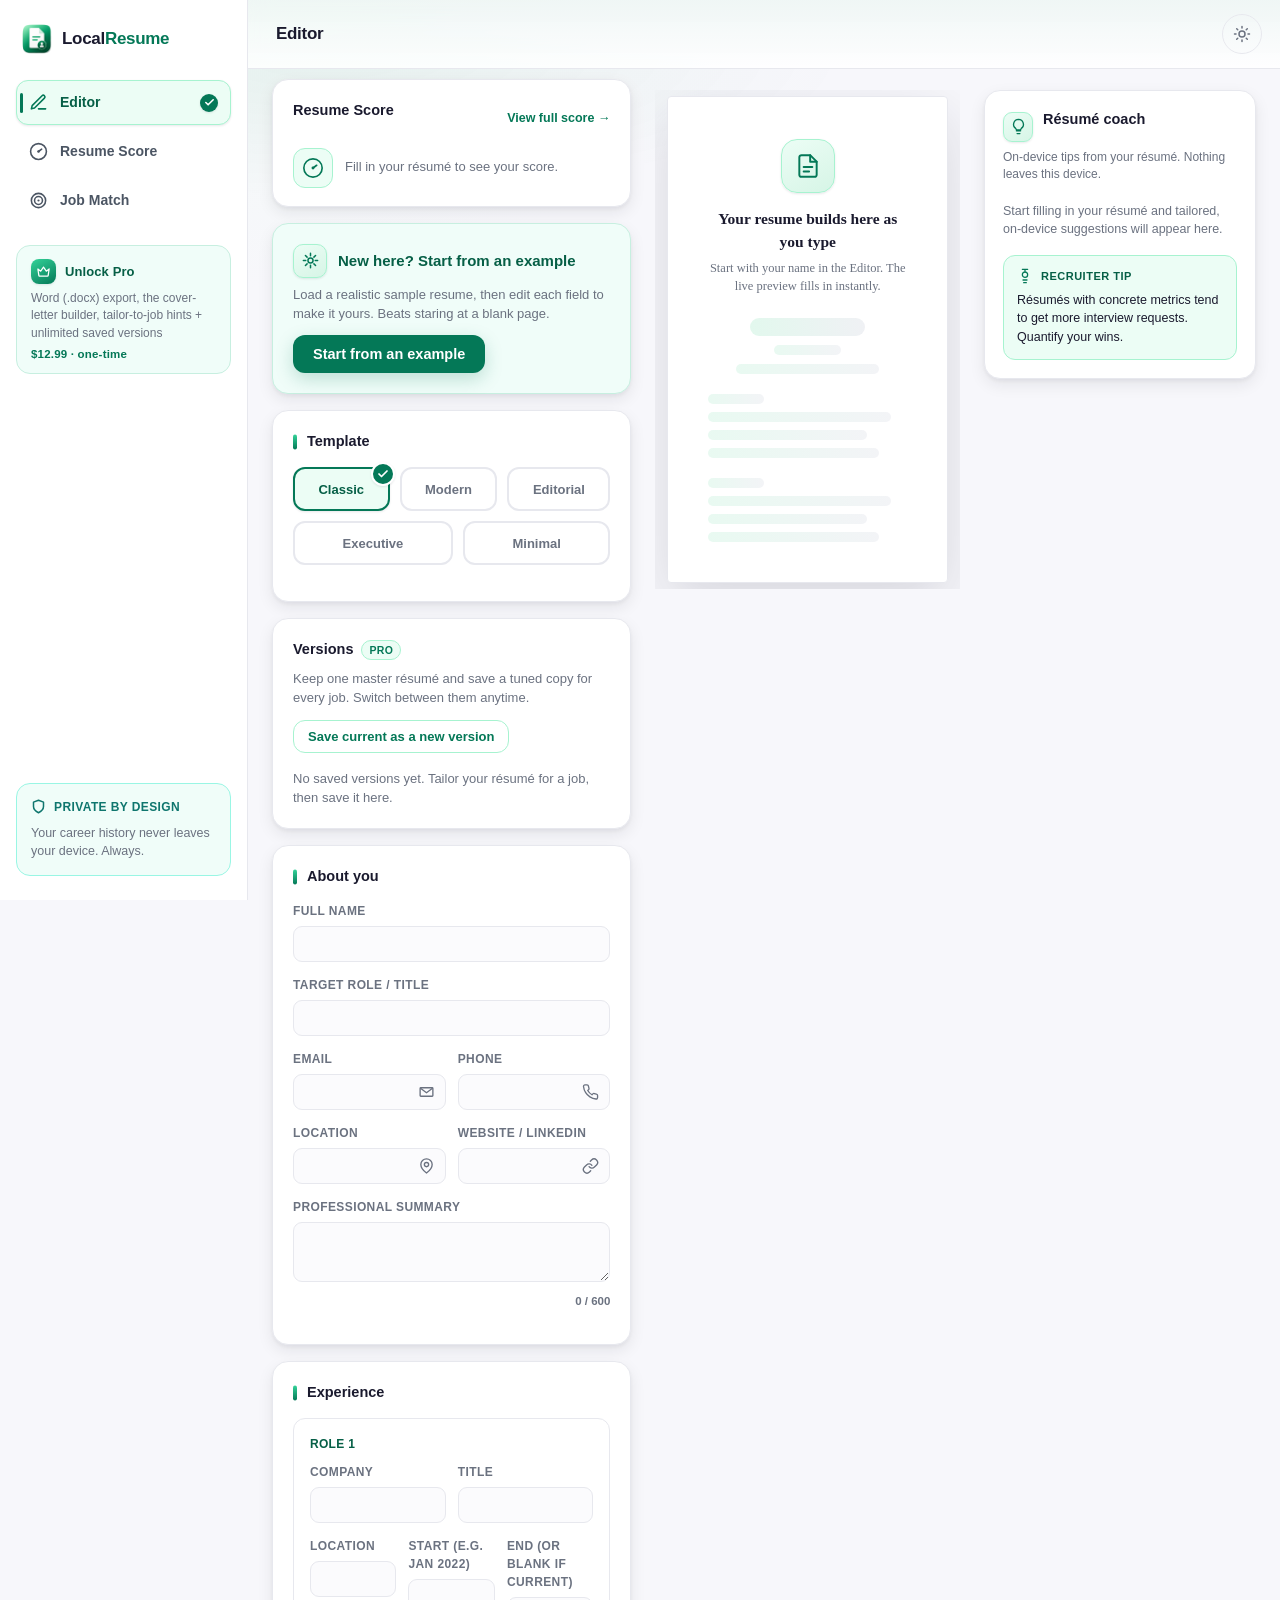
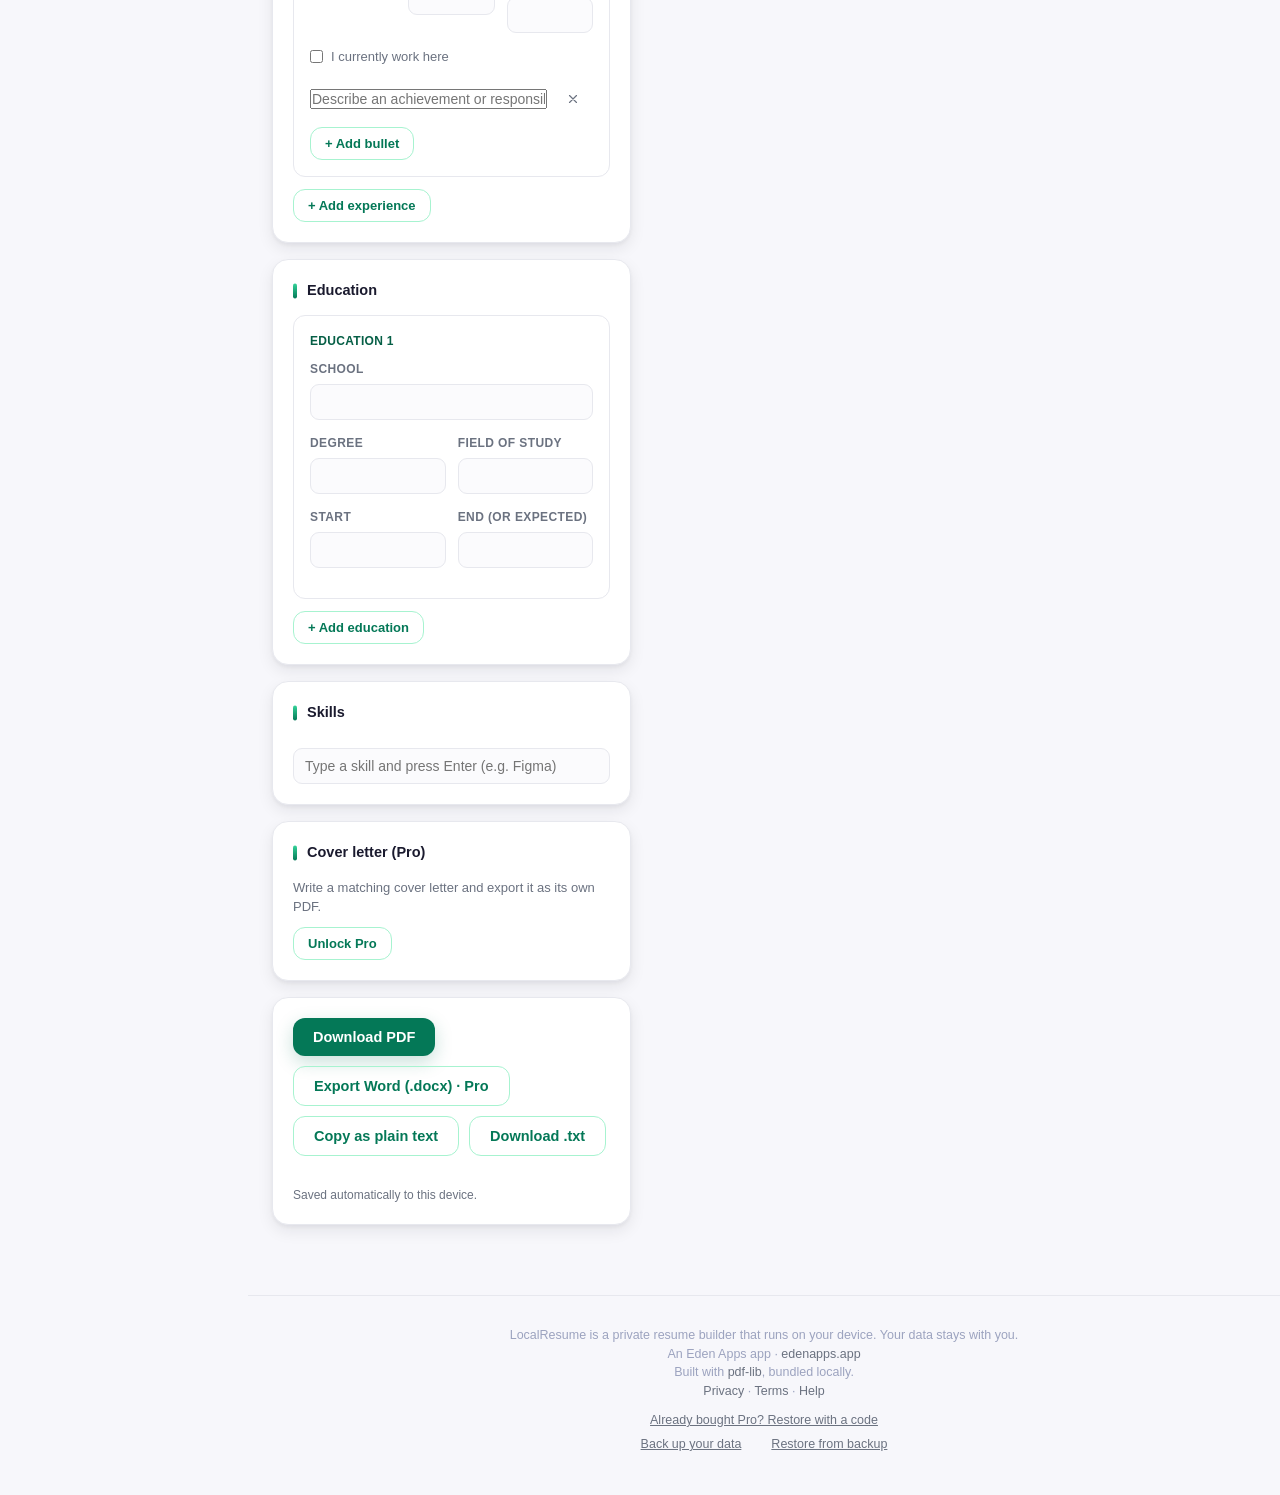
==== commit 78bc0d40: "Accurate network and price notes, export cleanup, quieter share cancel Privacy and Help now say when" ====
--- a/index.html
+++ b/index.html
@@ -30,8 +30,8 @@
   <meta name="twitter:image" content="https://localresumeapp.com/assets/og-image.png">
   <!-- Sets data-theme on <html> before styles paint, so there's no flash of the
        wrong theme. CSP-safe (same-origin 'self', no inline script). -->
-  <script src="theme.js?v=dfb3689268"></script>
-  <link rel="stylesheet" href="styles.css?v=dfb3689268">
+  <script src="theme.js?v=506fb6be22"></script>
+  <link rel="stylesheet" href="styles.css?v=506fb6be22">
   <script type="application/ld+json">{"@context":"https://schema.org","@type":"SoftwareApplication","name":"LocalResume","url":"https://localresumeapp.com/","description":"Build a polished, ATS-friendly resume right on your device. Your career history and contact details are never uploaded. No account needed.","applicationCategory":"BusinessApplication","operatingSystem":"Web, iOS","isAccessibleForFree":true,"browserRequirements":"Requires JavaScript. Runs on your device — no account, no upload.","publisher":{"@type":"Organization","name":"LocalResume"}}</script>
 </head>
 <body>
@@ -135,7 +135,7 @@
 
   <!-- pdf-lib is lazy-loaded on first PDF export (see ensurePdfLib in app.js) -->
   <script src="lib/jszip.min.js"></script>
-  <script src="billing.js?v=dfb3689268"></script>
-  <script src="app.js?v=dfb3689268"></script>
+  <script src="billing.js?v=506fb6be22"></script>
+  <script src="app.js?v=506fb6be22"></script>
 </body>
 </html>
